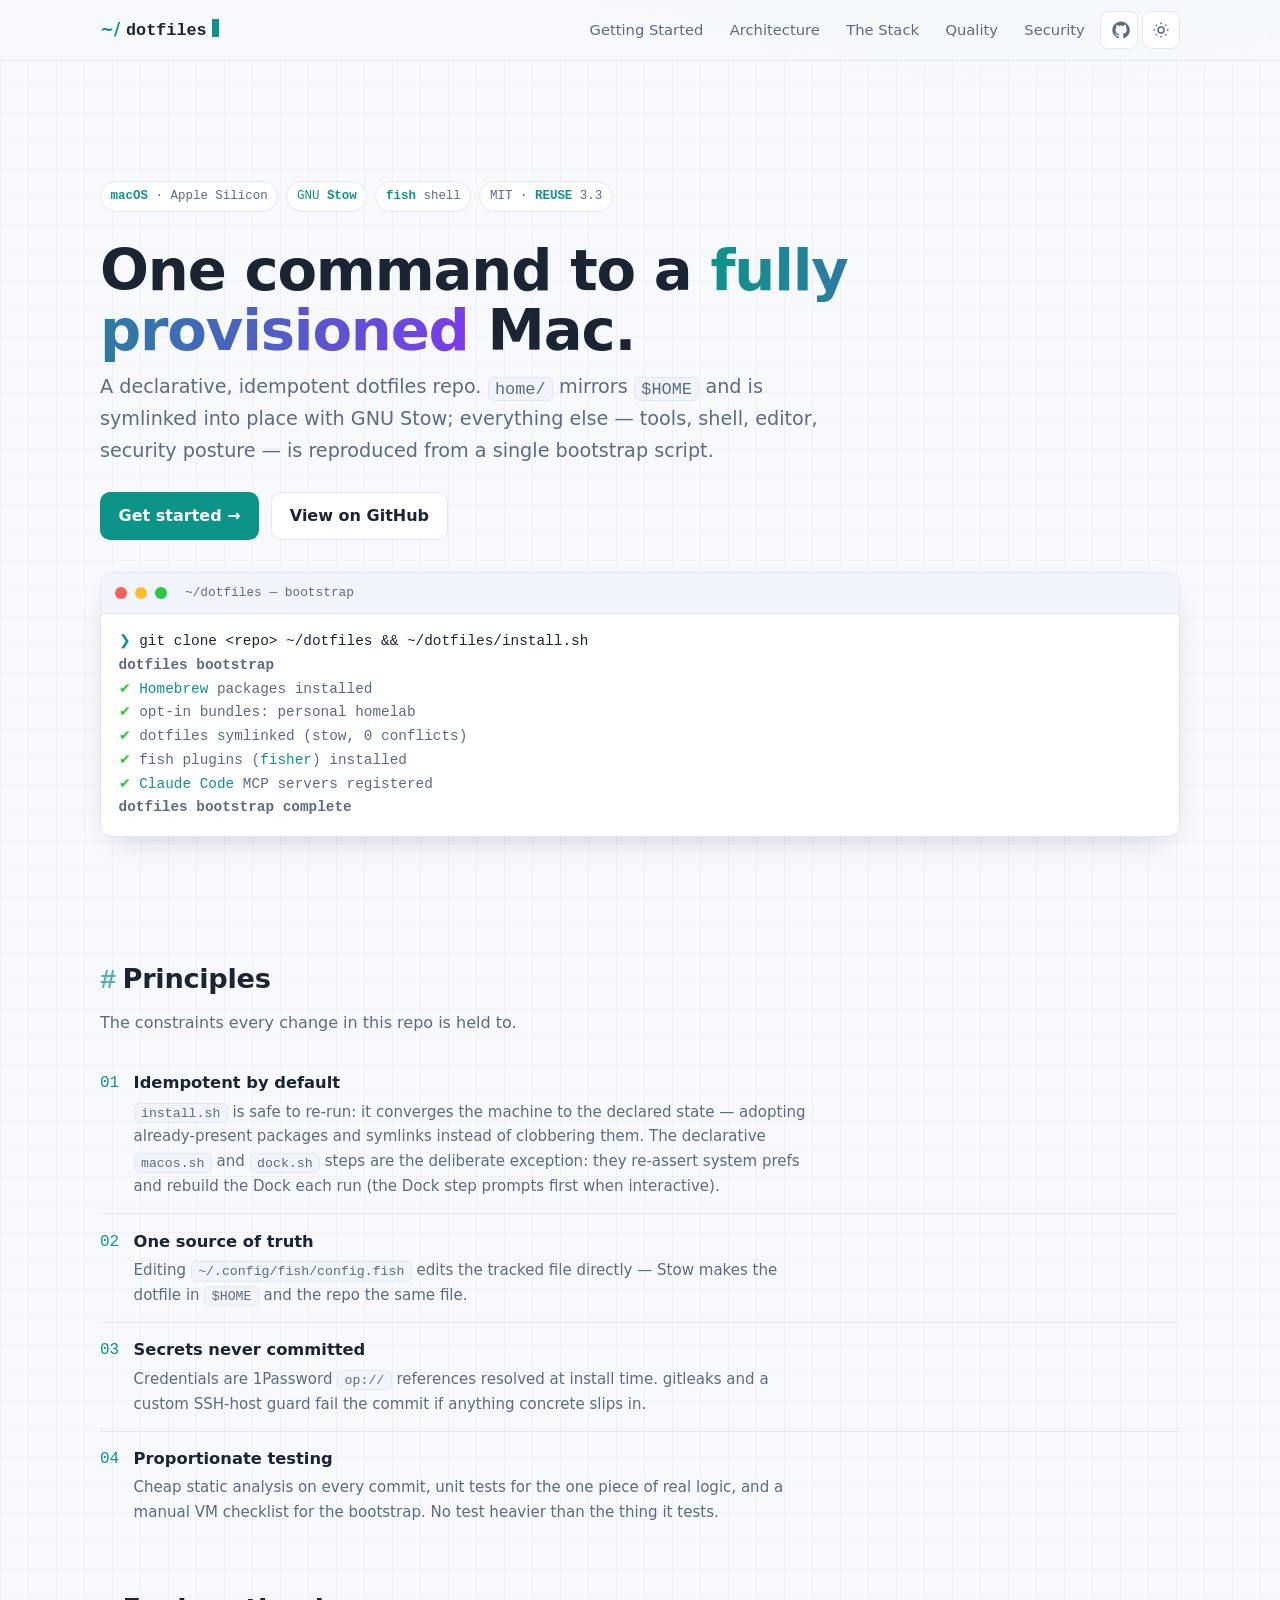
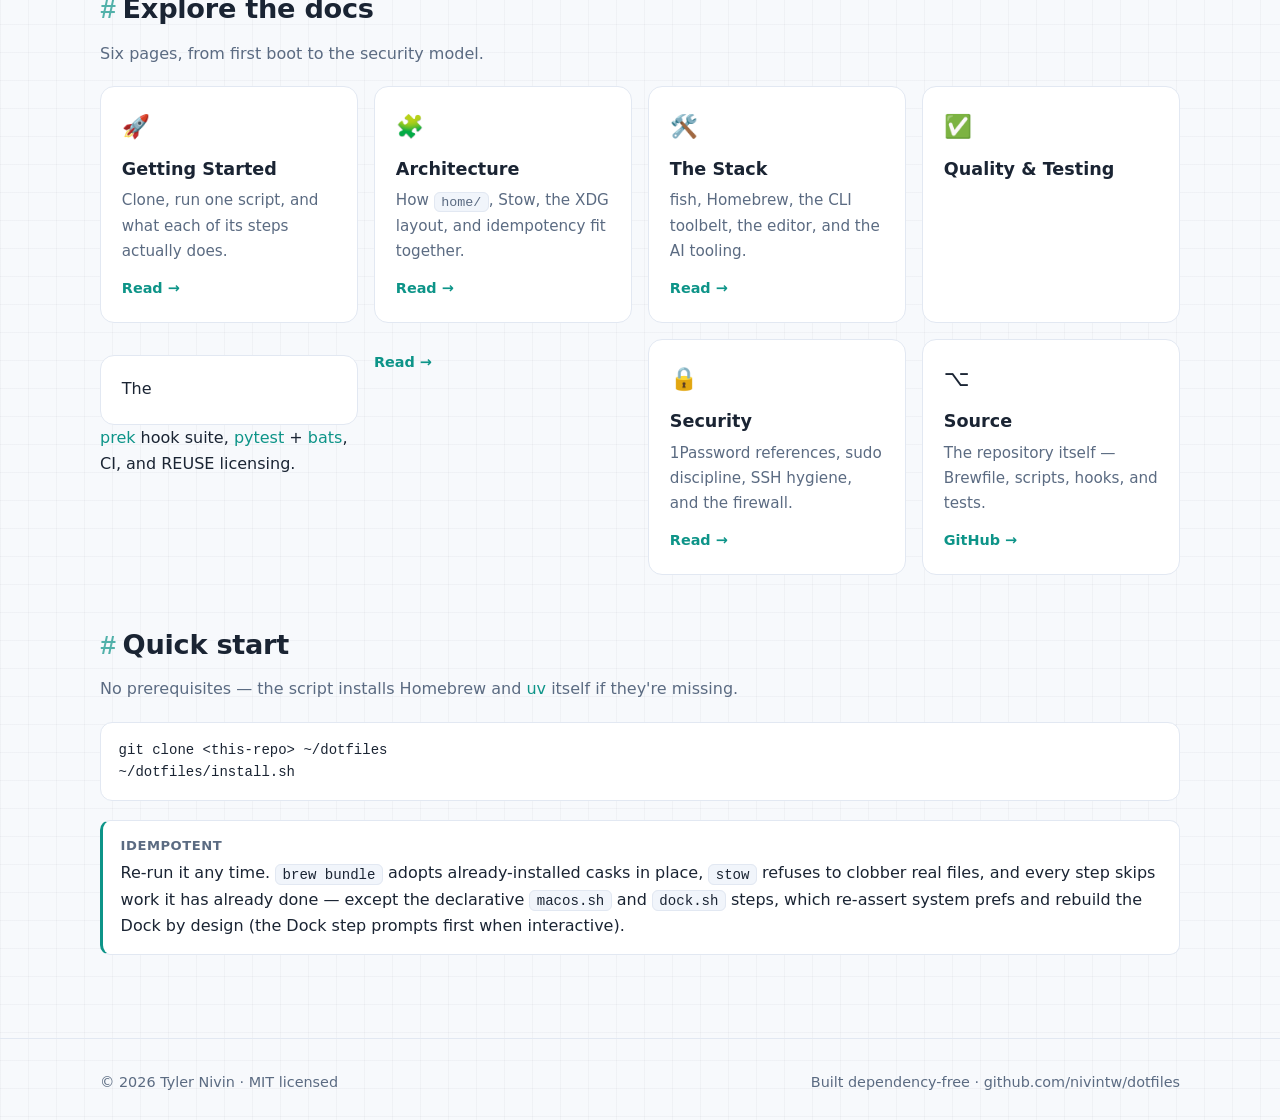
==== docs/index.html @ 957f8b59 "📝 docs: align docs with opt-in hooks and config-as-code convergence Drop the "auto-installed clone h" ====
<!--

    SPDX-FileCopyrightText: © 2026 Tyler Nivin
    SPDX-License-Identifier: MIT

-->
<!doctype html>
<html lang="en" data-theme="dark">
  <head>
    <meta charset="utf-8" />
    <meta name="viewport" content="width=device-width, initial-scale=1" />
    <title>dotfiles — a reproducible, security-conscious macOS setup</title>
    <meta
      name="description"
      content="A declarative, idempotent macOS dotfiles repo: one command bootstraps the whole machine via Homebrew, GNU Stow, and fish."
    />
    <link rel="stylesheet" href="assets/style.css" />
    <script>
      // Set theme before paint to avoid a flash of the wrong palette.
      (function () {
        try {
          var t = localStorage.getItem("theme");
          if (!t) t = matchMedia("(prefers-color-scheme: light)").matches ? "light" : "dark";
          document.documentElement.dataset.theme = t;
        } catch (e) {
          document.documentElement.dataset.theme = "dark";
        }
      })();
    </script>
  </head>
  <body>
    <header class="site-header">
      <div class="wrap site-header__inner">
        <a class="brand" href="index.html" aria-label="dotfiles home">
          <span class="brand__prompt">~/</span><span class="brand__path">dotfiles</span>
          <span class="brand__cursor" aria-hidden="true"></span>
        </a>

        <button class="icon-btn nav-toggle" data-nav-toggle aria-label="Toggle navigation" aria-expanded="false">
          <svg viewBox="0 0 24 24" fill="none" stroke="currentColor" stroke-width="2"><line x1="3" y1="6" x2="21" y2="6"/><line x1="3" y1="12" x2="21" y2="12"/><line x1="3" y1="18" x2="21" y2="18"/></svg>
        </button>

        <nav class="nav" data-nav aria-label="Primary">
          <a href="getting-started.html">Getting Started</a>
          <a href="architecture.html">Architecture</a>
          <a href="stack.html">The Stack</a>
          <a href="quality.html">Quality</a>
          <a href="security.html">Security</a>
          <a class="icon-btn" href="https://github.com/nivintw/dotfiles" aria-label="GitHub repository" rel="noopener">
            <svg viewBox="0 0 24 24" fill="currentColor" aria-hidden="true"><path d="M12 .5C5.7.5.5 5.7.5 12c0 5.1 3.3 9.4 7.9 10.9.6.1.8-.2.8-.5v-2c-3.2.7-3.9-1.4-3.9-1.4-.5-1.3-1.3-1.7-1.3-1.7-1.1-.7.1-.7.1-.7 1.2.1 1.8 1.2 1.8 1.2 1 1.8 2.7 1.3 3.4 1 .1-.8.4-1.3.7-1.6-2.6-.3-5.3-1.3-5.3-5.7 0-1.3.5-2.3 1.2-3.1-.1-.3-.5-1.5.1-3.1 0 0 1-.3 3.3 1.2a11.5 11.5 0 0 1 6 0C17.3 4.7 18.3 5 18.3 5c.6 1.6.2 2.8.1 3.1.8.8 1.2 1.8 1.2 3.1 0 4.4-2.7 5.4-5.3 5.7.4.4.8 1.1.8 2.2v3.3c0 .3.2.6.8.5 4.6-1.5 7.9-5.8 7.9-10.9C23.5 5.7 18.3.5 12 .5Z"/></svg>
          </a>
          <button class="icon-btn" data-theme-toggle aria-label="Toggle light/dark theme">
            <svg viewBox="0 0 24 24" fill="none" stroke="currentColor" stroke-width="2"><circle cx="12" cy="12" r="4"/><path d="M12 2v2m0 16v2M4.9 4.9l1.4 1.4m11.4 11.4 1.4 1.4M2 12h2m16 0h2M4.9 19.1l1.4-1.4M17.7 6.3l1.4-1.4"/></svg>
          </button>
        </nav>
      </div>
    </header>

    <main>
      <section class="wrap hero">
        <div class="badges">
          <span class="badge"><b>macOS</b> · Apple Silicon</span>
          <span class="badge"><a href="https://www.gnu.org/software/stow/" rel="noopener">GNU <b>Stow</b></a></span>
          <span class="badge"><a href="https://fishshell.com/" rel="noopener"><b>fish</b></a> shell</span>
          <span class="badge">MIT · <a href="https://reuse.software/" rel="noopener"><b>REUSE</b></a> 3.3</span>
        </div>
        <h1>One command to a <span class="grad">fully provisioned</span> Mac.</h1>
        <p class="lede">
          A declarative, idempotent dotfiles repo. <code>home/</code> mirrors
          <code>$HOME</code> and is symlinked into place with GNU Stow; everything
          else — tools, shell, editor, security posture — is reproduced from a
          single bootstrap script.
        </p>
        <div class="cta">
          <a class="btn btn--primary" href="getting-started.html">Get started →</a>
          <a class="btn btn--ghost" href="https://github.com/nivintw/dotfiles" rel="noopener">View on GitHub</a>
        </div>

        <div class="term" aria-hidden="true">
          <div class="term__bar">
            <span class="term__dot" style="background: var(--term-red)"></span>
            <span class="term__dot" style="background: var(--term-yellow)"></span>
            <span class="term__dot" style="background: var(--term-green)"></span>
            <span class="term__title">~/dotfiles — bootstrap</span>
          </div>
          <div class="term__body">
            <div class="line"><span class="prompt">❯</span> <span class="cmd">git clone &lt;repo&gt; ~/dotfiles &amp;&amp; ~/dotfiles/install.sh</span></div>
            <div class="line out"><strong>dotfiles bootstrap</strong></div>
            <div class="line"><span class="ok">✔</span> <span class="out"><a href="https://brew.sh" rel="noopener">Homebrew</a> packages installed</span></div>
            <div class="line"><span class="ok">✔</span> <span class="out">opt-in bundles: personal homelab</span></div>
            <div class="line"><span class="ok">✔</span> <span class="out">dotfiles symlinked (stow, 0 conflicts)</span></div>
            <div class="line"><span class="ok">✔</span> <span class="out">fish plugins (<a href="https://github.com/jorgebucaran/fisher" rel="noopener">fisher</a>) installed</span></div>
            <div class="line"><span class="ok">✔</span> <span class="out"><a href="https://github.com/anthropics/claude-code" rel="noopener">Claude Code</a> MCP servers registered</span></div>
            <div class="line out"><strong>dotfiles bootstrap complete</strong></div>
          </div>
        </div>
      </section>

      <section class="wrap">
        <h2><span class="hash">#</span>Principles</h2>
        <p class="section-lede">The constraints every change in this repo is held to.</p>
        <div class="feature">
          <span class="feature__mark">01</span>
          <div>
            <h3>Idempotent by default</h3>
            <p><code>install.sh</code> is safe to re-run: it converges the machine to the declared state — adopting already-present packages and symlinks instead of clobbering them. The declarative <code>macos.sh</code> and <code>dock.sh</code> steps are the deliberate exception: they re-assert system prefs and rebuild the Dock each run (the Dock step prompts first when interactive).</p>
          </div>
        </div>
        <div class="feature">
          <span class="feature__mark">02</span>
          <div>
            <h3>One source of truth</h3>
            <p>Editing <code>~/.config/fish/config.fish</code> edits the tracked file directly — Stow makes the dotfile in <code>$HOME</code> and the repo the same file.</p>
          </div>
        </div>
        <div class="feature">
          <span class="feature__mark">03</span>
          <div>
            <h3>Secrets never committed</h3>
            <p>Credentials are 1Password <code>op://</code> references resolved at install time. gitleaks and a custom SSH-host guard fail the commit if anything concrete slips in.</p>
          </div>
        </div>
        <div class="feature">
          <span class="feature__mark">04</span>
          <div>
            <h3>Proportionate testing</h3>
            <p>Cheap static analysis on every commit, unit tests for the one piece of real logic, and a manual VM checklist for the bootstrap. No test heavier than the thing it tests.</p>
          </div>
        </div>
      </section>

      <section class="wrap">
        <h2><span class="hash">#</span>Explore the docs</h2>
        <p class="section-lede">Six pages, from first boot to the security model.</p>
        <div class="grid">
          <a class="card" href="getting-started.html">
            <div class="card__icon">🚀</div>
            <h3>Getting Started</h3>
            <p>Clone, run one script, and what each of its steps actually does.</p>
            <span class="card__more">Read →</span>
          </a>
          <a class="card" href="architecture.html">
            <div class="card__icon">🧩</div>
            <h3>Architecture</h3>
            <p>How <code>home/</code>, Stow, the XDG layout, and idempotency fit together.</p>
            <span class="card__more">Read →</span>
          </a>
          <a class="card" href="stack.html">
            <div class="card__icon">🛠️</div>
            <h3>The Stack</h3>
            <p>fish, Homebrew, the CLI toolbelt, the editor, and the AI tooling.</p>
            <span class="card__more">Read →</span>
          </a>
          <a class="card" href="quality.html">
            <div class="card__icon">✅</div>
            <h3>Quality &amp; Testing</h3>
            <p>The <a href="https://github.com/j178/prek" rel="noopener">prek</a> hook suite, <a href="https://docs.pytest.org/" rel="noopener">pytest</a> + <a href="https://github.com/bats-core/bats-core" rel="noopener">bats</a>, CI, and REUSE licensing.</p>
            <span class="card__more">Read →</span>
          </a>
          <a class="card" href="security.html">
            <div class="card__icon">🔒</div>
            <h3>Security</h3>
            <p>1Password references, sudo discipline, SSH hygiene, and the firewall.</p>
            <span class="card__more">Read →</span>
          </a>
          <a class="card" href="https://github.com/nivintw/dotfiles" rel="noopener">
            <div class="card__icon">⌥</div>
            <h3>Source</h3>
            <p>The repository itself — Brewfile, scripts, hooks, and tests.</p>
            <span class="card__more">GitHub →</span>
          </a>
        </div>
      </section>

      <section class="wrap">
        <h2><span class="hash">#</span>Quick start</h2>
        <p class="section-lede">No prerequisites — the script installs Homebrew and <a href="https://docs.astral.sh/uv/" rel="noopener">uv</a> itself if they're missing.</p>
        <pre><code>git clone &lt;this-repo&gt; ~/dotfiles
~/dotfiles/install.sh</code></pre>
        <div class="note">
          <div class="note__title">Idempotent</div>
          Re-run it any time. <code>brew bundle</code> adopts already-installed casks in
          place, <code>stow</code> refuses to clobber real files, and every step skips
          work it has already done — except the declarative <code>macos.sh</code> and
          <code>dock.sh</code> steps, which re-assert system prefs and rebuild the Dock
          by design (the Dock step prompts first when interactive).
        </div>
      </section>
    </main>

    <footer class="site-footer">
      <div class="wrap site-footer__inner">
        <span>© <span data-year>2026</span> Tyler Nivin · MIT licensed</span>
        <span>
          Built dependency-free ·
          <a href="https://github.com/nivintw/dotfiles" rel="noopener">github.com/nivintw/dotfiles</a>
        </span>
      </div>
    </footer>

    <script src="assets/main.js"></script>
  </body>
</html>
---- docs/assets/style.css ----
/*
 * SPDX-FileCopyrightText: © 2026 Tyler Nivin
 * SPDX-License-Identifier: MIT
 */

/* ---- Design tokens ------------------------------------------------------ */
:root,
:root[data-theme="dark"] {
  --bg: #0b0e14;
  --bg-grid: rgba(255, 255, 255, 0.025);
  --surface: #11161f;
  --surface-2: #161c28;
  --border: #232b3a;
  --text: #e6edf3;
  --muted: #97a3b6;
  --accent: #4fd1c5;
  --accent-2: #a78bfa;
  --accent-ink: #06231f;
  --shadow: 0 10px 30px -12px rgba(0, 0, 0, 0.6);
  --term-red: #ff5f56;
  --term-yellow: #ffbd2e;
  --term-green: #27c93f;
  color-scheme: dark;
}

:root[data-theme="light"] {
  --bg: #f7f9fc;
  --bg-grid: rgba(15, 23, 42, 0.03);
  --surface: #ffffff;
  --surface-2: #f1f5fb;
  --border: #e2e8f2;
  --text: #1a2433;
  --muted: #5b6b82;
  --accent: #0d9488;
  --accent-2: #7c3aed;
  --accent-ink: #ffffff;
  --shadow: 0 12px 30px -16px rgba(15, 23, 42, 0.25);
  color-scheme: light;
}

* { box-sizing: border-box; }

html { scroll-behavior: smooth; }

body {
  margin: 0;
  background:
    radial-gradient(1200px 600px at 80% -10%, color-mix(in srgb, var(--accent) 9%, transparent), transparent 60%),
    linear-gradient(var(--bg-grid) 1px, transparent 1px) 0 0 / 28px 28px,
    linear-gradient(90deg, var(--bg-grid) 1px, transparent 1px) 0 0 / 28px 28px,
    var(--bg);
  color: var(--text);
  font-family: ui-sans-serif, system-ui, -apple-system, "Segoe UI", Roboto, Helvetica, Arial, sans-serif;
  line-height: 1.65;
  -webkit-font-smoothing: antialiased;
}

.mono,
code, kbd, pre,
.brand__path,
.term {
  font-family: ui-monospace, "SF Mono", "JetBrains Mono", "Fira Code", Menlo, Consolas, monospace;
}

a { color: var(--accent); text-decoration: none; }
a:hover { text-decoration: underline; }

.wrap { width: min(1080px, 92vw); margin-inline: auto; }

/* ---- Header / nav ------------------------------------------------------- */
.site-header {
  position: sticky;
  top: 0;
  z-index: 20;
  backdrop-filter: blur(10px);
  background: color-mix(in srgb, var(--bg) 82%, transparent);
  border-bottom: 1px solid var(--border);
}
.site-header__inner {
  display: flex;
  align-items: center;
  gap: 1rem;
  padding: 0.7rem 0;
}
.brand {
  display: inline-flex;
  align-items: baseline;
  gap: 0.5ch;
  font-weight: 700;
  color: var(--text);
  font-size: 1.05rem;
}
.brand:hover { text-decoration: none; }
.brand__prompt { color: var(--accent); }
.brand__path { color: var(--text); }
.brand__cursor {
  width: 0.6ch; height: 1.05em;
  background: var(--accent);
  display: inline-block;
  translate: 0 0.12em;
  animation: blink 1.1s steps(1) infinite;
}
@keyframes blink { 50% { opacity: 0; } }

.nav { display: flex; align-items: center; gap: 0.25rem; margin-left: auto; }
.nav a {
  color: var(--muted);
  padding: 0.35rem 0.7rem;
  border-radius: 8px;
  font-size: 0.92rem;
  font-weight: 500;
}
.nav a:hover { color: var(--text); background: var(--surface-2); text-decoration: none; }
.nav a[aria-current="page"] { color: var(--text); background: var(--surface-2); }

.icon-btn {
  display: inline-grid;
  place-items: center;
  width: 38px; height: 38px;
  border: 1px solid var(--border);
  border-radius: 9px;
  background: var(--surface);
  color: var(--muted);
  cursor: pointer;
}
.icon-btn:hover { color: var(--text); border-color: var(--accent); }
.icon-btn svg { width: 18px; height: 18px; }

.nav-toggle { display: none; }

/* ---- Hero --------------------------------------------------------------- */
.hero { padding: 4.5rem 0 2.5rem; }
.hero h1 {
  font-size: clamp(2.2rem, 6vw, 3.6rem);
  line-height: 1.05;
  margin: 0 0 0.6rem;
  letter-spacing: -0.02em;
}
.hero .grad {
  background: linear-gradient(100deg, var(--accent), var(--accent-2));
  -webkit-background-clip: text; background-clip: text; color: transparent;
}
.hero .lede { font-size: 1.2rem; color: var(--muted); max-width: 60ch; margin: 0 0 1.6rem; }
.badges { display: flex; flex-wrap: wrap; gap: 0.5rem; margin-bottom: 1.8rem; }
.badge {
  font-size: 0.78rem;
  font-family: ui-monospace, monospace;
  color: var(--muted);
  border: 1px solid var(--border);
  background: var(--surface);
  padding: 0.25rem 0.6rem;
  border-radius: 999px;
}
.badge b { color: var(--accent); font-weight: 600; }

.cta { display: flex; flex-wrap: wrap; gap: 0.75rem; }
.btn {
  display: inline-flex; align-items: center; gap: 0.5ch;
  padding: 0.6rem 1.1rem;
  border-radius: 10px;
  font-weight: 600;
  border: 1px solid var(--border);
}
.btn--primary { background: var(--accent); color: var(--accent-ink); border-color: transparent; }
.btn--primary:hover { text-decoration: none; filter: brightness(1.08); }
.btn--ghost { color: var(--text); background: var(--surface); }
.btn--ghost:hover { text-decoration: none; border-color: var(--accent); }

/* ---- Terminal window ---------------------------------------------------- */
.term {
  border: 1px solid var(--border);
  border-radius: 12px;
  background: var(--surface);
  box-shadow: var(--shadow);
  overflow: hidden;
  margin: 2rem 0;
}
.term__bar {
  display: flex; align-items: center; gap: 0.5rem;
  padding: 0.6rem 0.9rem;
  background: var(--surface-2);
  border-bottom: 1px solid var(--border);
}
.term__dot { width: 12px; height: 12px; border-radius: 50%; }
.term__title { margin-left: 0.6rem; font-size: 0.8rem; color: var(--muted); }
.term__body { padding: 1rem 1.1rem; font-size: 0.9rem; overflow-x: auto; }
.term__body .line { white-space: pre; }
.term .prompt { color: var(--accent); }
.term .cmd { color: var(--text); }
.term .out { color: var(--muted); }
.term .ok { color: var(--term-green); }

/* ---- Sections & headings ----------------------------------------------- */
main { padding-bottom: 4rem; }
section { margin-top: 3rem; }
h2 {
  font-size: 1.7rem;
  letter-spacing: -0.01em;
  margin: 0 0 0.4rem;
  scroll-margin-top: 5rem;
}
h2 .hash { color: var(--accent); font-family: ui-monospace, monospace; margin-right: 0.4ch; opacity: 0.7; }
h3 { font-size: 1.15rem; margin: 1.8rem 0 0.4rem; }
.section-lede { color: var(--muted); max-width: 70ch; margin: 0 0 1.2rem; }
p { max-width: 72ch; }

.page-head { padding: 2.5rem 0 0.5rem; }
.page-head h1 { font-size: clamp(1.9rem, 4vw, 2.8rem); margin: 0.4rem 0 0.3rem; letter-spacing: -0.02em; }
.crumb { font-size: 0.86rem; color: var(--muted); display: inline-flex; gap: 0.5ch; }
.crumb a { color: var(--muted); }
.crumb a:hover { color: var(--accent); }

/* ---- Cards -------------------------------------------------------------- */
.grid { display: grid; gap: 1rem; grid-template-columns: repeat(auto-fit, minmax(255px, 1fr)); }
.card {
  display: block;
  border: 1px solid var(--border);
  background: var(--surface);
  border-radius: 14px;
  padding: 1.3rem;
  color: var(--text);
  transition: border-color 0.15s, transform 0.15s;
}
a.card:hover { text-decoration: none; border-color: var(--accent); transform: translateY(-3px); }
.card__icon { font-size: 1.4rem; }
.card h3 { margin: 0.6rem 0 0.3rem; font-size: 1.1rem; }
.card p { color: var(--muted); font-size: 0.95rem; margin: 0; }
.card__more { color: var(--accent); font-size: 0.9rem; font-weight: 600; margin-top: 0.8rem; display: inline-block; }

/* ---- Callouts ----------------------------------------------------------- */
.note {
  border: 1px solid var(--border);
  border-left: 3px solid var(--accent);
  background: var(--surface);
  border-radius: 10px;
  padding: 0.9rem 1.1rem;
  margin: 1.2rem 0;
}
.note--warn { border-left-color: var(--term-yellow); }
.note__title { font-weight: 700; font-size: 0.82rem; text-transform: uppercase; letter-spacing: 0.04em; color: var(--muted); margin-bottom: 0.2rem; }

/* ---- Code --------------------------------------------------------------- */
:not(pre) > code {
  background: var(--surface-2);
  border: 1px solid var(--border);
  padding: 0.1rem 0.4rem;
  border-radius: 6px;
  font-size: 0.88em;
}
pre {
  position: relative;
  background: var(--surface);
  border: 1px solid var(--border);
  border-radius: 12px;
  padding: 1rem 1.1rem;
  overflow-x: auto;
  font-size: 0.875rem;
  line-height: 1.6;
}
pre code { color: var(--text); }
.copy-btn {
  position: absolute; top: 0.55rem; right: 0.55rem;
  font-size: 0.72rem;
  padding: 0.2rem 0.55rem;
  border-radius: 6px;
  border: 1px solid var(--border);
  background: var(--surface-2);
  color: var(--muted);
  cursor: pointer;
  opacity: 0;
  transition: opacity 0.15s;
}
pre:hover .copy-btn { opacity: 1; }
.copy-btn:hover { color: var(--text); border-color: var(--accent); }

/* ---- Tables ------------------------------------------------------------- */
.table-wrap { overflow-x: auto; border: 1px solid var(--border); border-radius: 12px; margin: 1.2rem 0; }
table { width: 100%; border-collapse: collapse; font-size: 0.92rem; }
th, td { text-align: left; padding: 0.7rem 0.95rem; border-bottom: 1px solid var(--border); vertical-align: top; }
thead th { background: var(--surface-2); color: var(--muted); font-size: 0.78rem; text-transform: uppercase; letter-spacing: 0.04em; }
tbody tr:last-child td { border-bottom: 0; }
td code { white-space: nowrap; }

/* ---- Feature list ------------------------------------------------------- */
.feature { display: flex; gap: 0.9rem; padding: 0.9rem 0; border-bottom: 1px solid var(--border); }
.feature:last-child { border-bottom: 0; }
.feature__mark { color: var(--accent); flex: none; font-family: ui-monospace, monospace; }
.feature h3 { margin: 0 0 0.15rem; font-size: 1.02rem; }
.feature p { margin: 0; color: var(--muted); font-size: 0.94rem; }

.pill-row { display: flex; flex-wrap: wrap; gap: 0.5rem; margin: 0.6rem 0 0; }
.pill {
  font-family: ui-monospace, monospace; font-size: 0.82rem;
  padding: 0.25rem 0.65rem; border-radius: 8px;
  background: var(--surface-2); border: 1px solid var(--border); color: var(--text);
}
a.pill { color: var(--text); }
a.pill:hover { border-color: var(--accent); color: var(--accent); text-decoration: none; }

/* ---- Footer ------------------------------------------------------------- */
.site-footer { border-top: 1px solid var(--border); padding: 2rem 0; color: var(--muted); font-size: 0.9rem; }
.site-footer__inner { display: flex; flex-wrap: wrap; gap: 0.6rem 1.5rem; align-items: center; justify-content: space-between; }
.site-footer a { color: var(--muted); }
.site-footer a:hover { color: var(--accent); }

/* ---- Responsive --------------------------------------------------------- */
@media (max-width: 720px) {
  .nav-toggle { display: inline-grid; }
  .nav {
    position: absolute; top: 100%; right: 4vw; left: 4vw;
    flex-direction: column; align-items: stretch;
    gap: 0.15rem;
    padding: 0.5rem;
    background: var(--surface);
    border: 1px solid var(--border);
    border-radius: 12px;
    box-shadow: var(--shadow);
    display: none;
  }
  .nav.open { display: flex; }
  .nav .nav__spacer { display: none; }
}

@media (prefers-reduced-motion: reduce) {
  * { animation: none !important; scroll-behavior: auto; transition: none !important; }
}
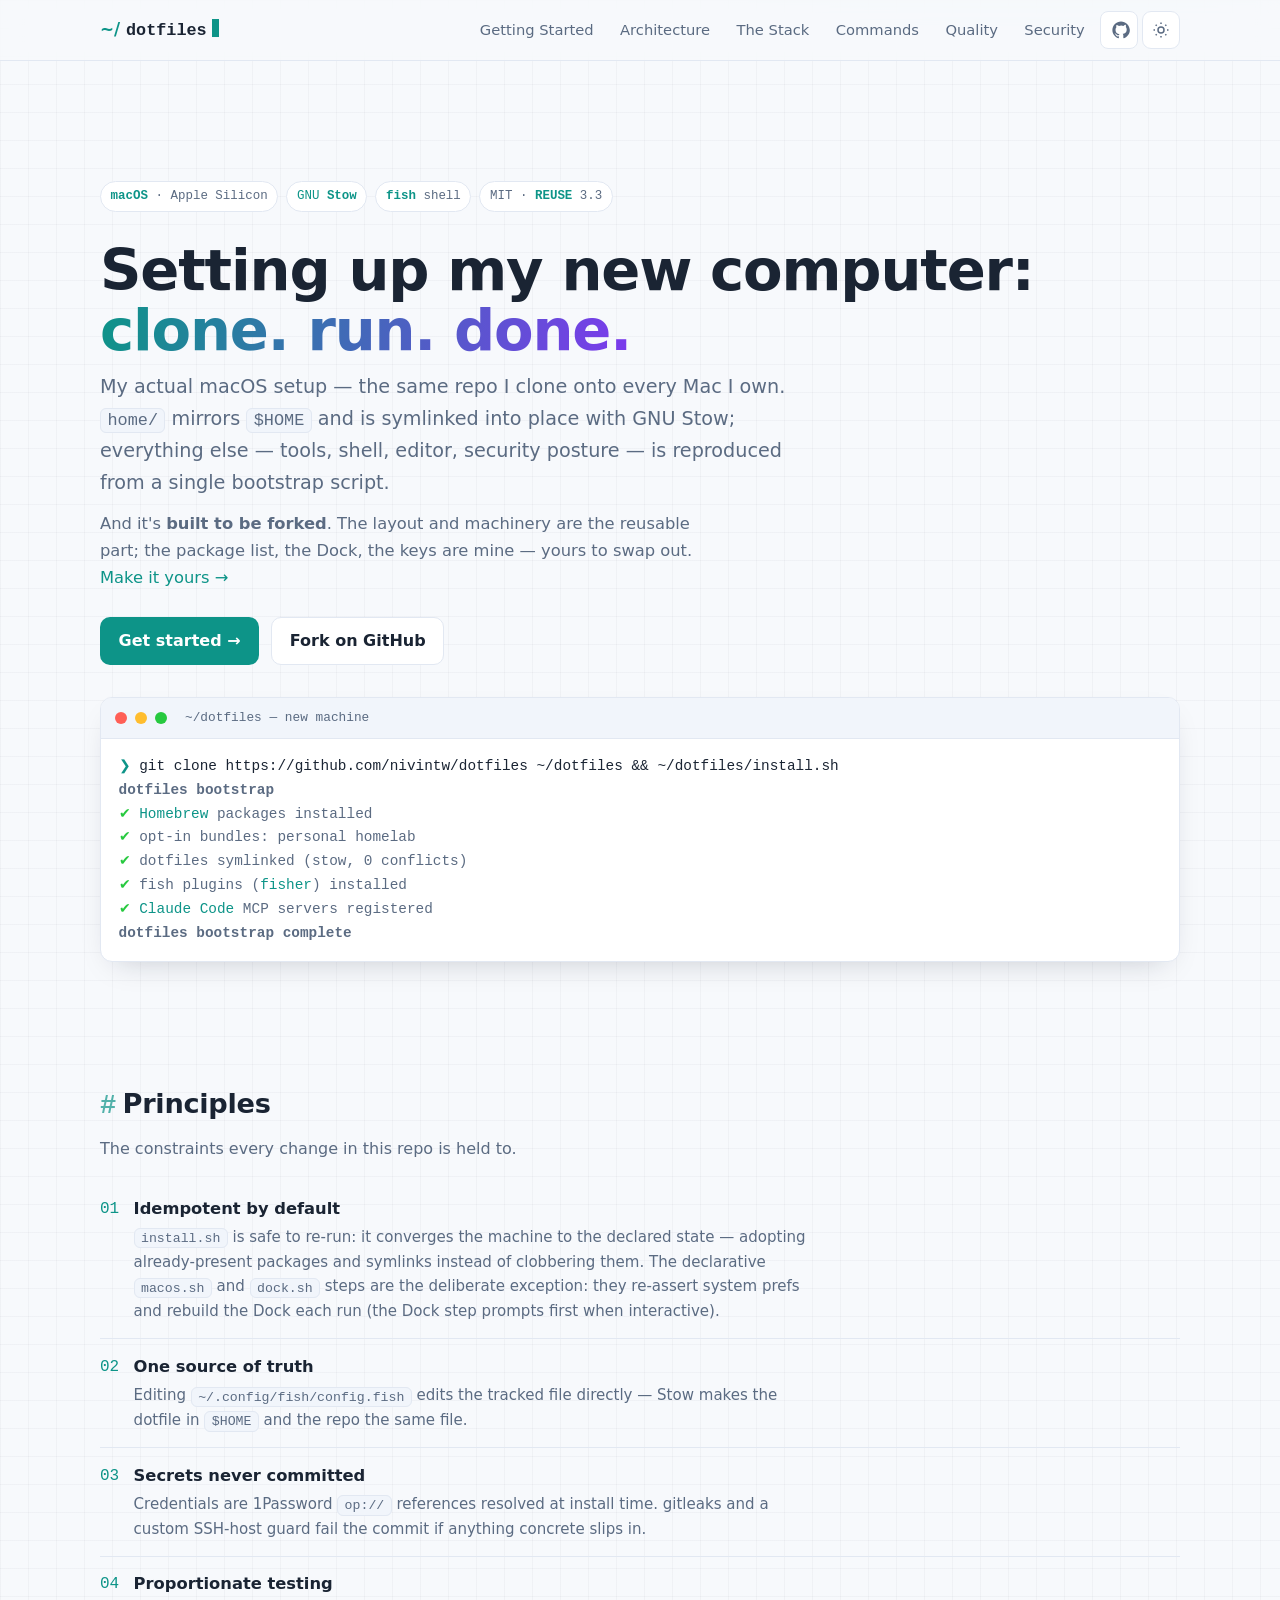
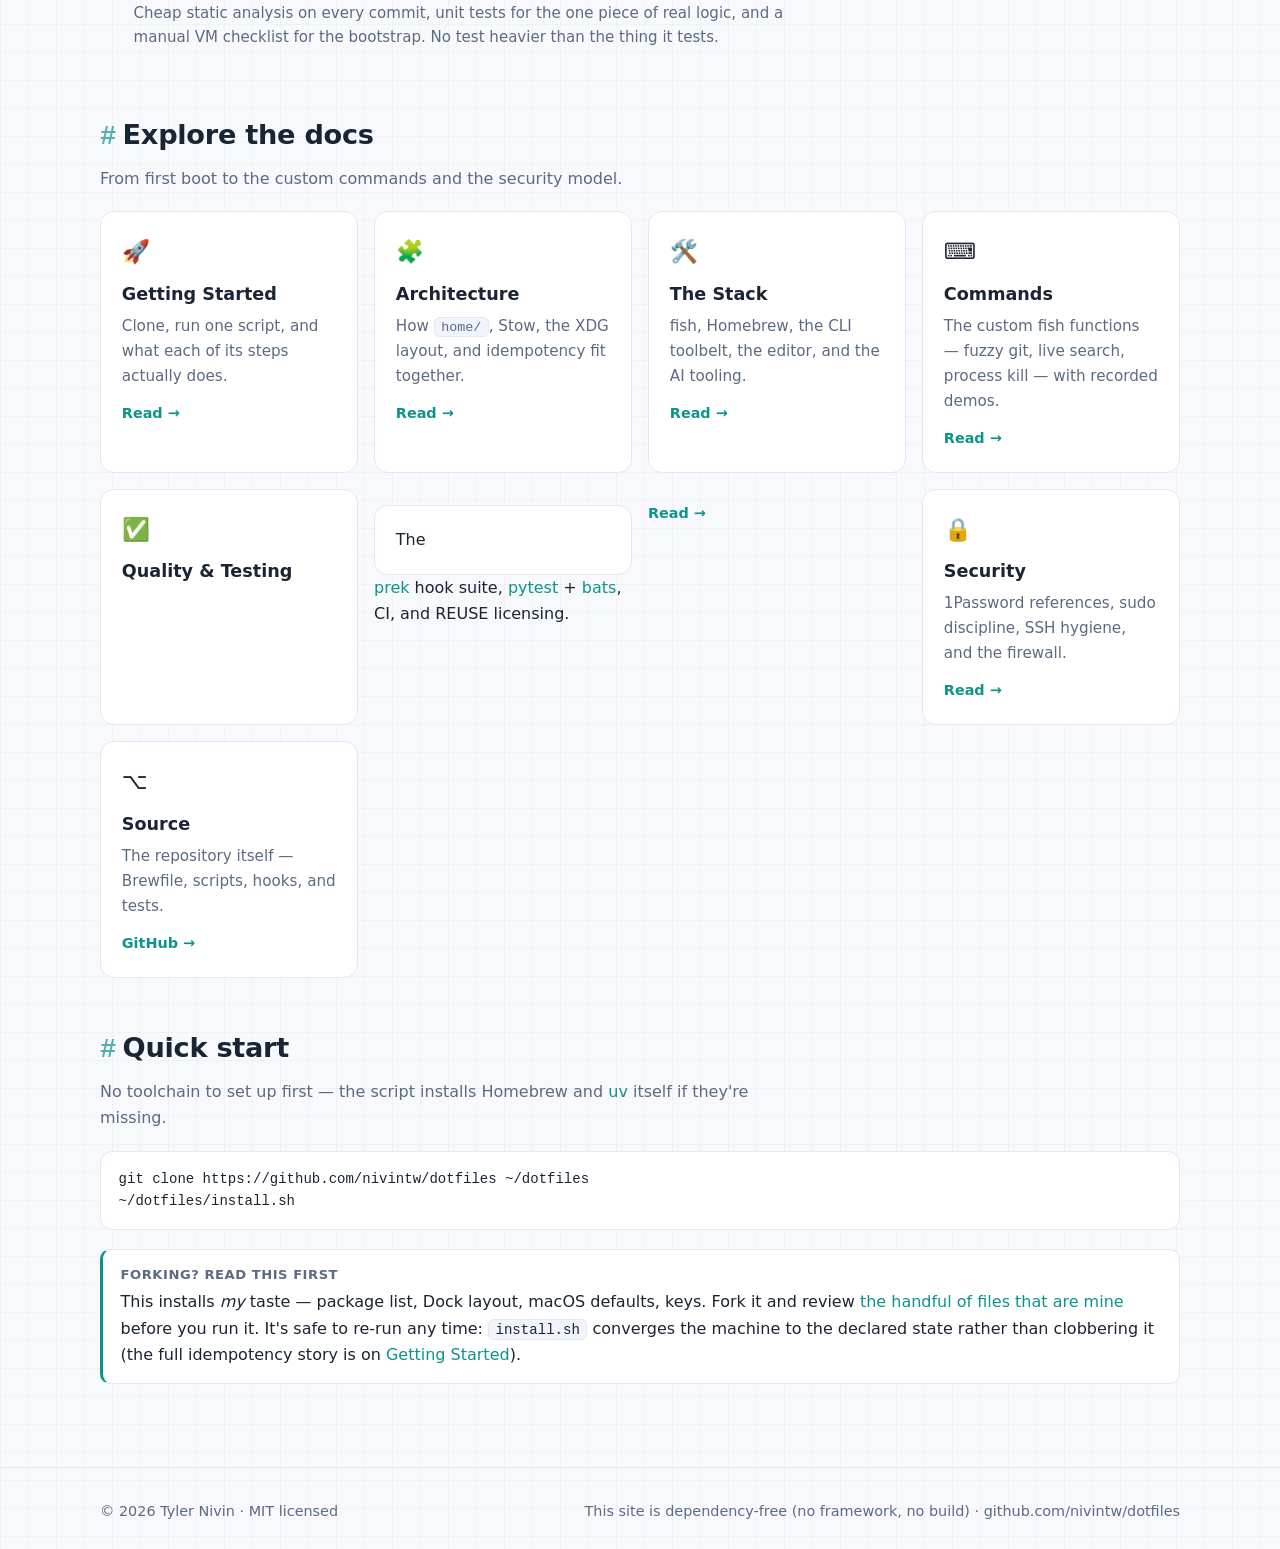
==== commit f5c8d8fd: "📝 docs: reframe site as showcase + adoption, add Commands page with casts Make the docs both a showc" ====
--- a/docs/index.html
+++ b/docs/index.html
@@ -44,6 +44,7 @@
           <a href="getting-started.html">Getting Started</a>
           <a href="architecture.html">Architecture</a>
           <a href="stack.html">The Stack</a>
+          <a href="commands.html">Commands</a>
           <a href="quality.html">Quality</a>
           <a href="security.html">Security</a>
           <a class="icon-btn" href="https://github.com/nivintw/dotfiles" aria-label="GitHub repository" rel="noopener">
@@ -64,16 +65,21 @@
           <span class="badge"><a href="https://fishshell.com/" rel="noopener"><b>fish</b></a> shell</span>
           <span class="badge">MIT · <a href="https://reuse.software/" rel="noopener"><b>REUSE</b></a> 3.3</span>
         </div>
-        <h1>One command to a <span class="grad">fully provisioned</span> Mac.</h1>
+        <h1>Setting up my new computer: <span class="grad">clone. run. done.</span></h1>
         <p class="lede">
-          A declarative, idempotent dotfiles repo. <code>home/</code> mirrors
-          <code>$HOME</code> and is symlinked into place with GNU Stow; everything
-          else — tools, shell, editor, security posture — is reproduced from a
-          single bootstrap script.
+          My actual macOS setup — the same repo I clone onto every Mac I own.
+          <code>home/</code> mirrors <code>$HOME</code> and is symlinked into place
+          with GNU Stow; everything else — tools, shell, editor, security posture —
+          is reproduced from a single bootstrap script.
+        </p>
+        <p class="lede lede--sub">
+          And it's <strong>built to be forked</strong>. The layout and machinery are
+          the reusable part; the package list, the Dock, the keys are mine — yours to
+          swap out. <a href="getting-started.html#make-it-yours">Make it yours →</a>
         </p>
         <div class="cta">
           <a class="btn btn--primary" href="getting-started.html">Get started →</a>
-          <a class="btn btn--ghost" href="https://github.com/nivintw/dotfiles" rel="noopener">View on GitHub</a>
+          <a class="btn btn--ghost" href="https://github.com/nivintw/dotfiles" rel="noopener">Fork on GitHub</a>
         </div>
 
         <div class="term" aria-hidden="true">
@@ -81,10 +87,10 @@
             <span class="term__dot" style="background: var(--term-red)"></span>
             <span class="term__dot" style="background: var(--term-yellow)"></span>
             <span class="term__dot" style="background: var(--term-green)"></span>
-            <span class="term__title">~/dotfiles — bootstrap</span>
+            <span class="term__title">~/dotfiles — new machine</span>
           </div>
           <div class="term__body">
-            <div class="line"><span class="prompt">❯</span> <span class="cmd">git clone &lt;repo&gt; ~/dotfiles &amp;&amp; ~/dotfiles/install.sh</span></div>
+            <div class="line"><span class="prompt">❯</span> <span class="cmd">git clone https://github.com/nivintw/dotfiles ~/dotfiles &amp;&amp; ~/dotfiles/install.sh</span></div>
             <div class="line out"><strong>dotfiles bootstrap</strong></div>
             <div class="line"><span class="ok">✔</span> <span class="out"><a href="https://brew.sh" rel="noopener">Homebrew</a> packages installed</span></div>
             <div class="line"><span class="ok">✔</span> <span class="out">opt-in bundles: personal homelab</span></div>
@@ -131,7 +137,7 @@
 
       <section class="wrap">
         <h2><span class="hash">#</span>Explore the docs</h2>
-        <p class="section-lede">Six pages, from first boot to the security model.</p>
+        <p class="section-lede">From first boot to the custom commands and the security model.</p>
         <div class="grid">
           <a class="card" href="getting-started.html">
             <div class="card__icon">🚀</div>
@@ -151,6 +157,12 @@
             <p>fish, Homebrew, the CLI toolbelt, the editor, and the AI tooling.</p>
             <span class="card__more">Read →</span>
           </a>
+          <a class="card" href="commands.html">
+            <div class="card__icon">⌨️</div>
+            <h3>Commands</h3>
+            <p>The custom fish functions — fuzzy git, live search, process kill — with recorded demos.</p>
+            <span class="card__more">Read →</span>
+          </a>
           <a class="card" href="quality.html">
             <div class="card__icon">✅</div>
             <h3>Quality &amp; Testing</h3>
@@ -174,16 +186,17 @@
 
       <section class="wrap">
         <h2><span class="hash">#</span>Quick start</h2>
-        <p class="section-lede">No prerequisites — the script installs Homebrew and <a href="https://docs.astral.sh/uv/" rel="noopener">uv</a> itself if they're missing.</p>
-        <pre><code>git clone &lt;this-repo&gt; ~/dotfiles
+        <p class="section-lede">No toolchain to set up first — the script installs Homebrew and <a href="https://docs.astral.sh/uv/" rel="noopener">uv</a> itself if they're missing.</p>
+        <pre><code>git clone https://github.com/nivintw/dotfiles ~/dotfiles
 ~/dotfiles/install.sh</code></pre>
         <div class="note">
-          <div class="note__title">Idempotent</div>
-          Re-run it any time. <code>brew bundle</code> adopts already-installed casks in
-          place, <code>stow</code> refuses to clobber real files, and every step skips
-          work it has already done — except the declarative <code>macos.sh</code> and
-          <code>dock.sh</code> steps, which re-assert system prefs and rebuild the Dock
-          by design (the Dock step prompts first when interactive).
+          <div class="note__title">Forking? Read this first</div>
+          This installs <em>my</em> taste — package list, Dock layout, macOS defaults,
+          keys. Fork it and review <a href="getting-started.html#make-it-yours">the handful
+          of files that are mine</a> before you run it. It's safe to re-run any time:
+          <code>install.sh</code> converges the machine to the declared state rather than
+          clobbering it (the full idempotency story is on
+          <a href="getting-started.html">Getting Started</a>).
         </div>
       </section>
     </main>
@@ -192,7 +205,7 @@
       <div class="wrap site-footer__inner">
         <span>© <span data-year>2026</span> Tyler Nivin · MIT licensed</span>
         <span>
-          Built dependency-free ·
+          This site is dependency-free (no framework, no build) ·
           <a href="https://github.com/nivintw/dotfiles" rel="noopener">github.com/nivintw/dotfiles</a>
         </span>
       </div>
--- a/docs/assets/style.css
+++ b/docs/assets/style.css
@@ -297,6 +297,53 @@
 a.pill { color: var(--text); }
 a.pill:hover { border-color: var(--accent); color: var(--accent); text-decoration: none; }
 
+/* ---- Sub-lede (secondary hero line) ------------------------------------ */
+.hero .lede--sub { font-size: 1.02rem; margin-top: -0.8rem; }
+.hero .lede--sub a { color: var(--accent); white-space: nowrap; }
+
+/* ---- kbd ---------------------------------------------------------------- */
+kbd {
+  display: inline-block;
+  padding: 0.05em 0.45em;
+  font-size: 0.82em;
+  line-height: 1.5;
+  color: var(--text);
+  background: var(--surface-2);
+  border: 1px solid var(--border);
+  border-bottom-width: 2px;
+  border-radius: 6px;
+}
+
+/* ---- Asciinema casts ---------------------------------------------------- */
+.cast {
+  margin: 2rem 0;
+  border: 1px solid var(--border);
+  border-radius: 12px;
+  background: var(--surface);
+  box-shadow: var(--shadow);
+  overflow: hidden;
+}
+.cast__player { width: 100%; }
+/* Player chrome already provides the window frame; keep our caption tidy. */
+.cast figcaption {
+  padding: 0.7rem 1.1rem;
+  border-top: 1px solid var(--border);
+  background: var(--surface-2);
+  color: var(--muted);
+  font-size: 0.9rem;
+}
+.cast figcaption code { color: var(--text); }
+/* Fallback shown until the player script hydrates (or if it fails to load). */
+.cast__player:empty::before {
+  content: "▶ terminal cast — enable JavaScript to play";
+  display: block;
+  padding: 2.2rem 1.1rem;
+  text-align: center;
+  color: var(--muted);
+  font-size: 0.9rem;
+}
+.ap-player { font-size: 14px; }
+
 /* ---- Footer ------------------------------------------------------------- */
 .site-footer { border-top: 1px solid var(--border); padding: 2rem 0; color: var(--muted); font-size: 0.9rem; }
 .site-footer__inner { display: flex; flex-wrap: wrap; gap: 0.6rem 1.5rem; align-items: center; justify-content: space-between; }
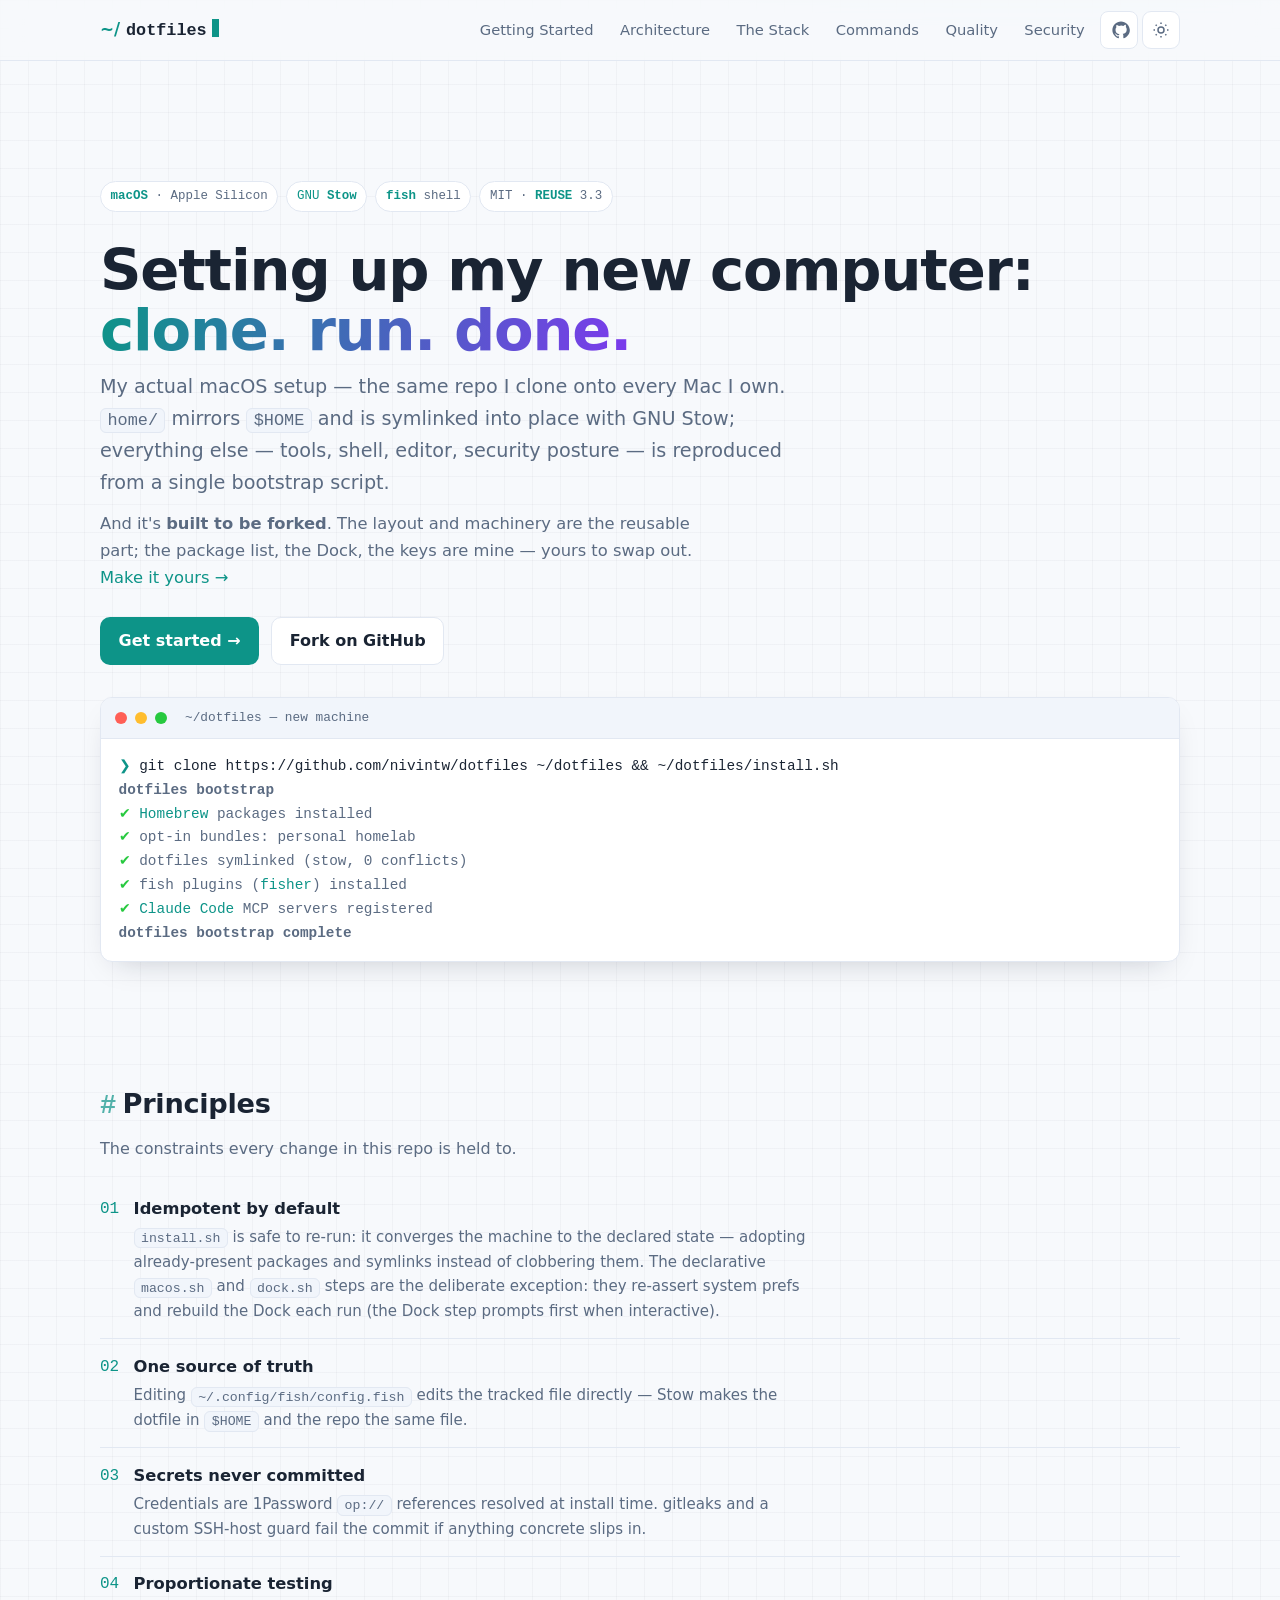
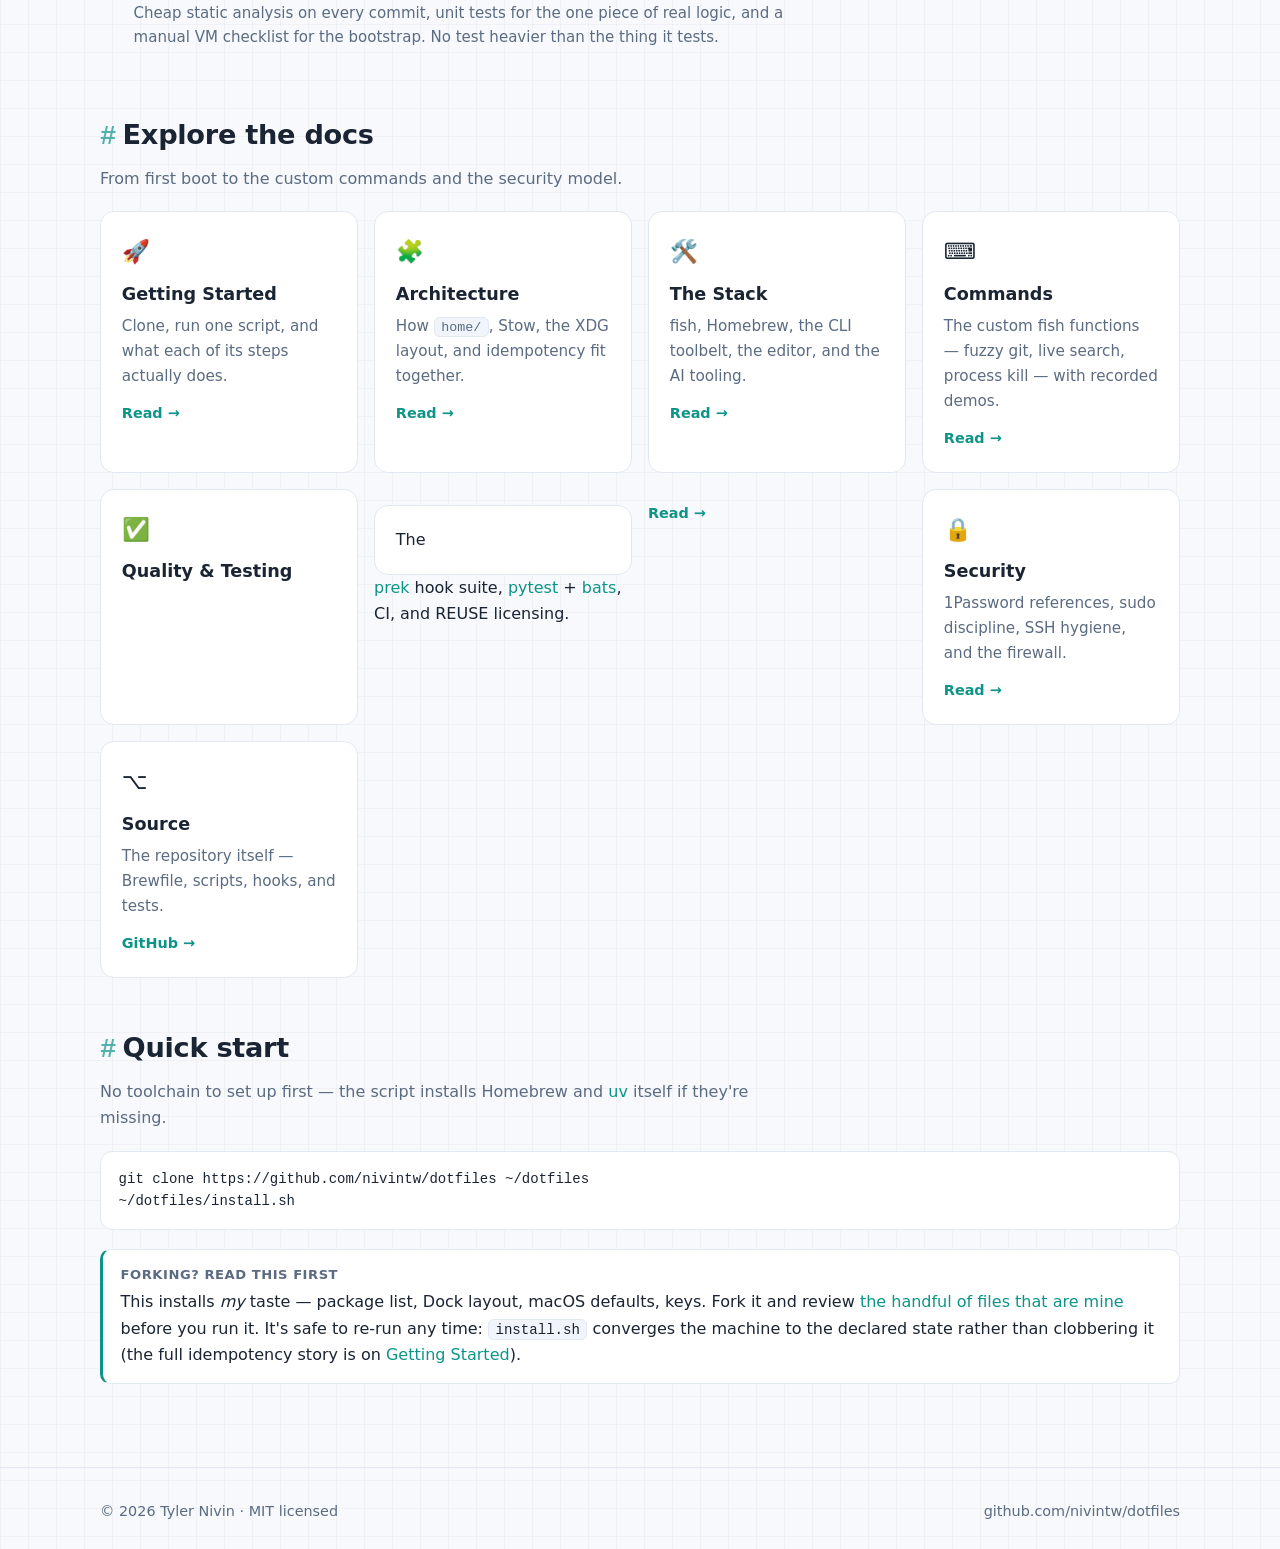
==== commit 2a2f51bd: "📝 docs: remove dependency-free claim from site footer" ====
--- a/docs/index.html
+++ b/docs/index.html
@@ -205,7 +205,6 @@
       <div class="wrap site-footer__inner">
         <span>© <span data-year>2026</span> Tyler Nivin · MIT licensed</span>
         <span>
-          This site is dependency-free (no framework, no build) ·
           <a href="https://github.com/nivintw/dotfiles" rel="noopener">github.com/nivintw/dotfiles</a>
         </span>
       </div>
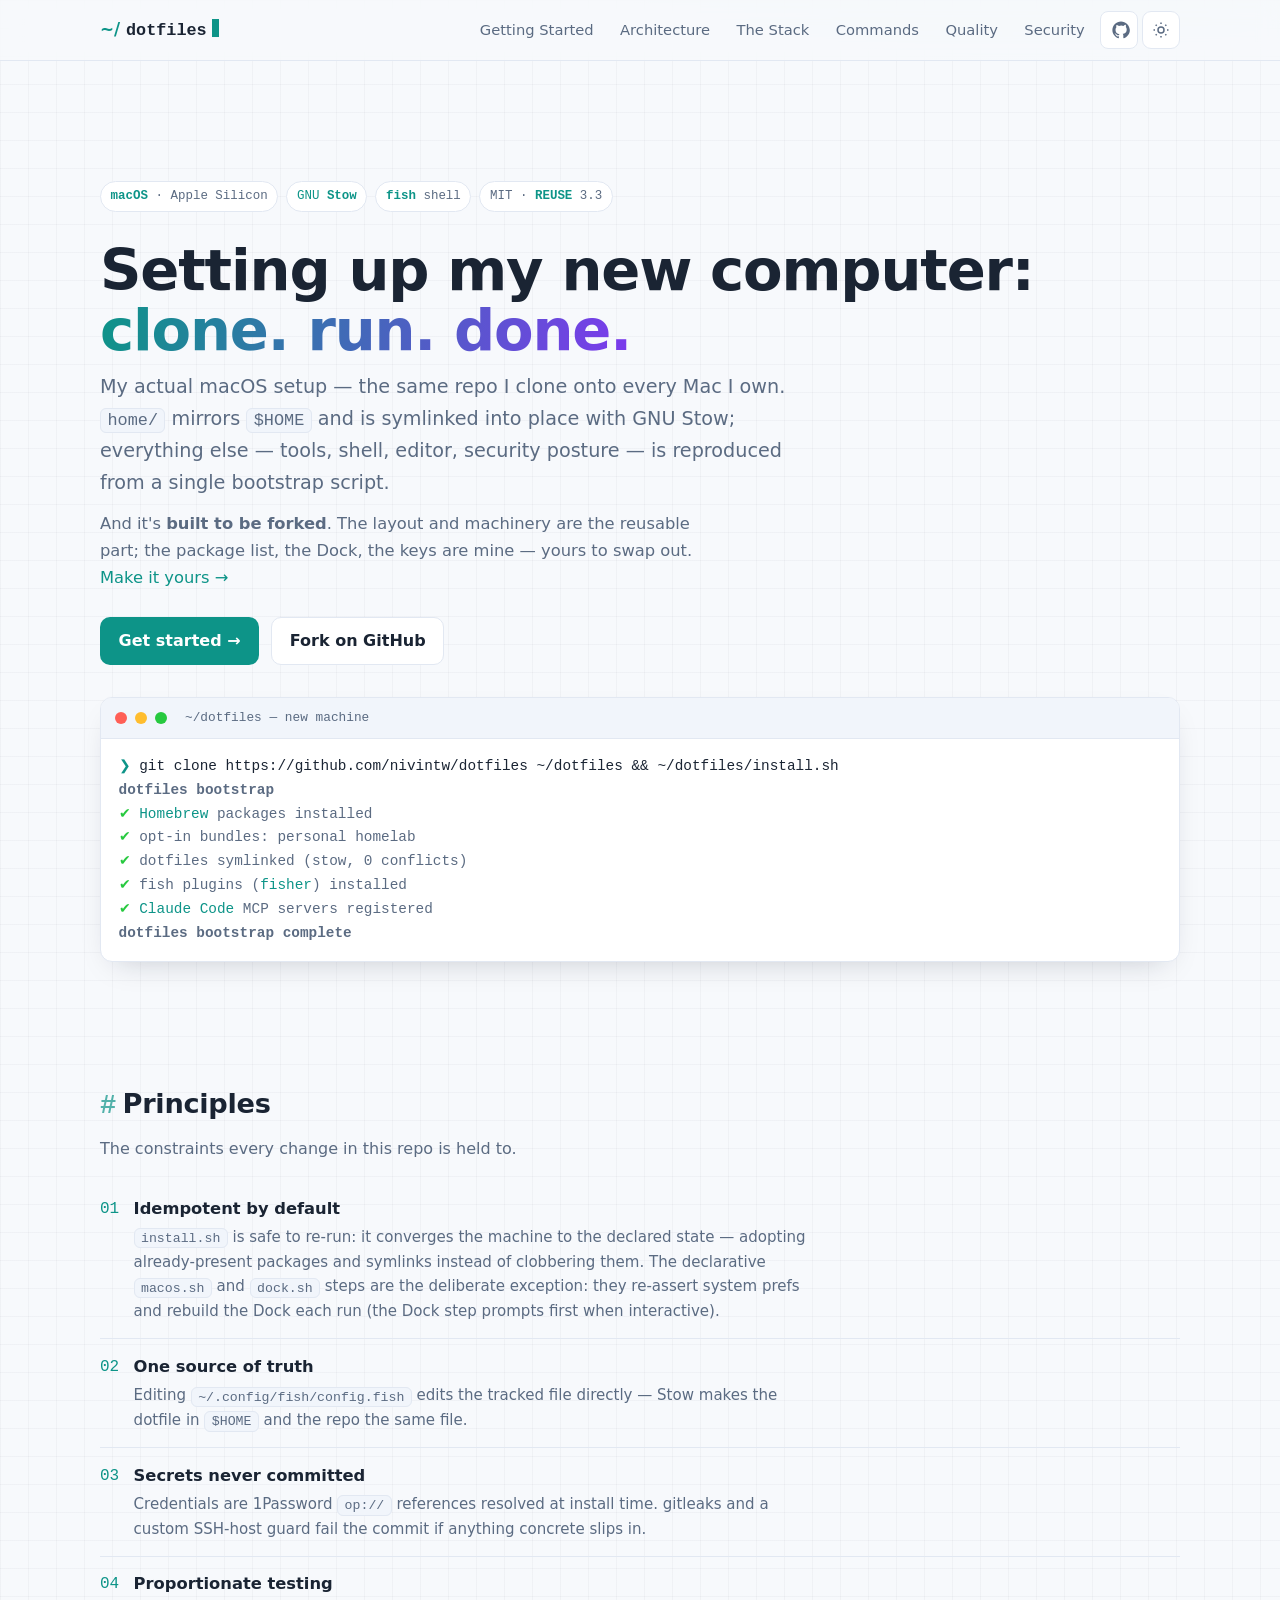
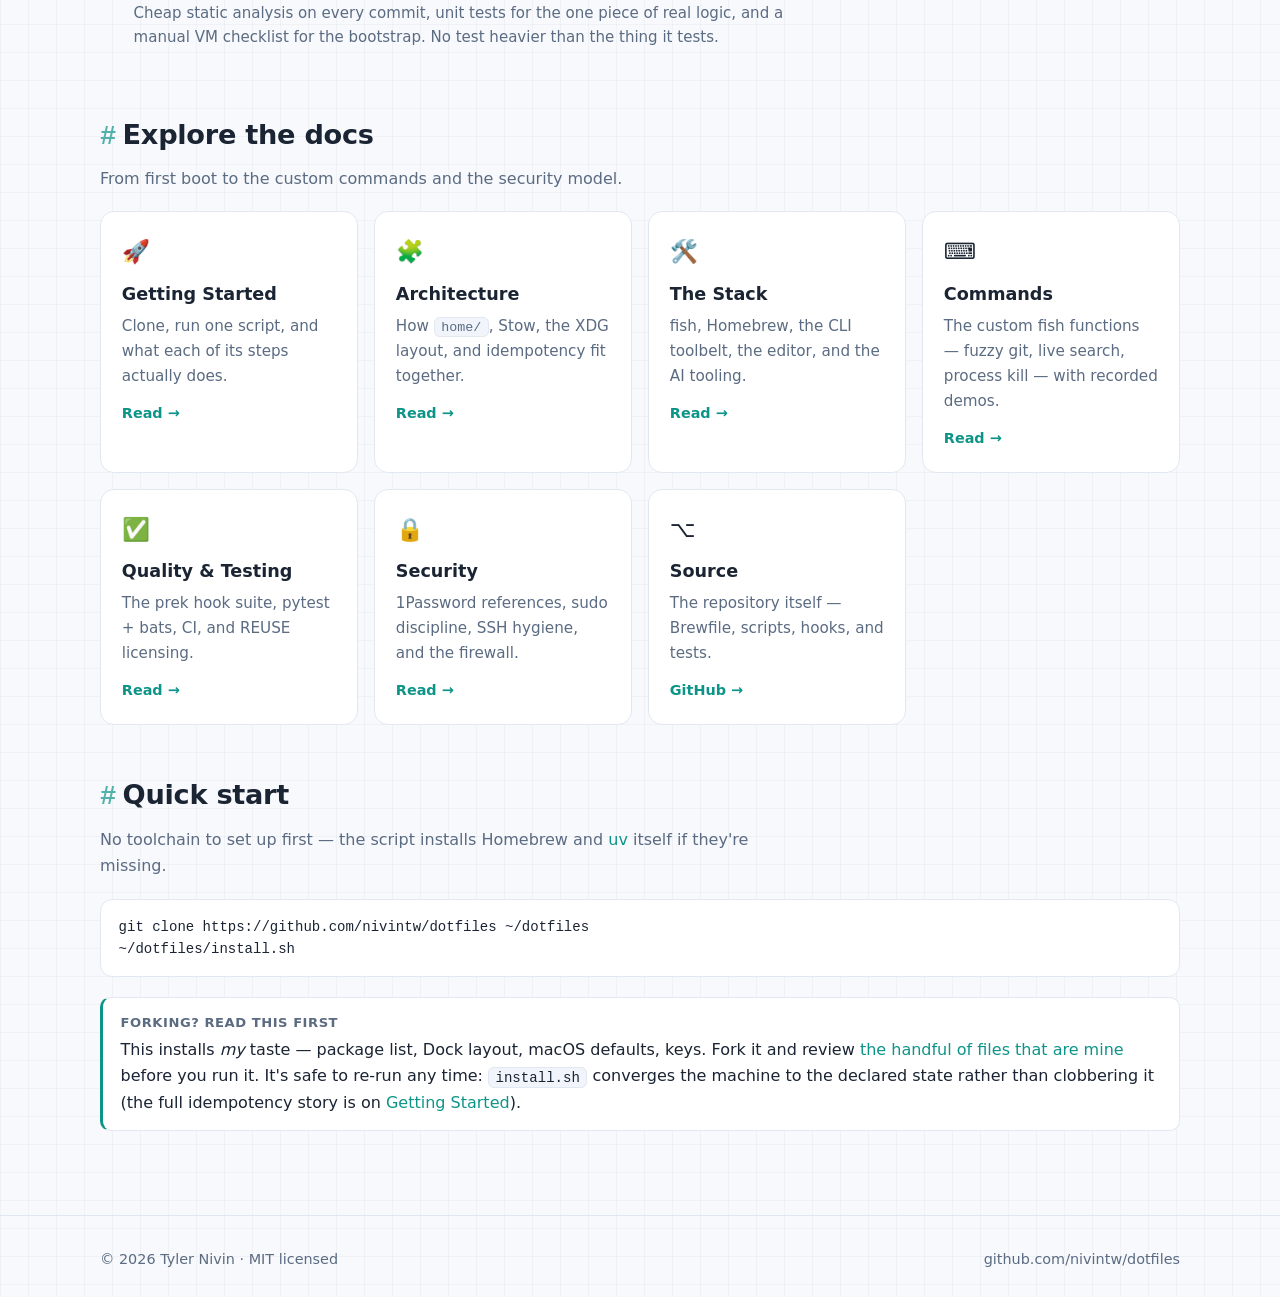
==== commit 84db0b49: "🐛 fix(docs): unnest anchors in the Quality card so it renders intact The "Quality & Testing" card on" ====
--- a/docs/index.html
+++ b/docs/index.html
@@ -166,7 +166,7 @@
           <a class="card" href="quality.html">
             <div class="card__icon">✅</div>
             <h3>Quality &amp; Testing</h3>
-            <p>The <a href="https://github.com/j178/prek" rel="noopener">prek</a> hook suite, <a href="https://docs.pytest.org/" rel="noopener">pytest</a> + <a href="https://github.com/bats-core/bats-core" rel="noopener">bats</a>, CI, and REUSE licensing.</p>
+            <p>The prek hook suite, pytest + bats, CI, and REUSE licensing.</p>
             <span class="card__more">Read →</span>
           </a>
           <a class="card" href="security.html">
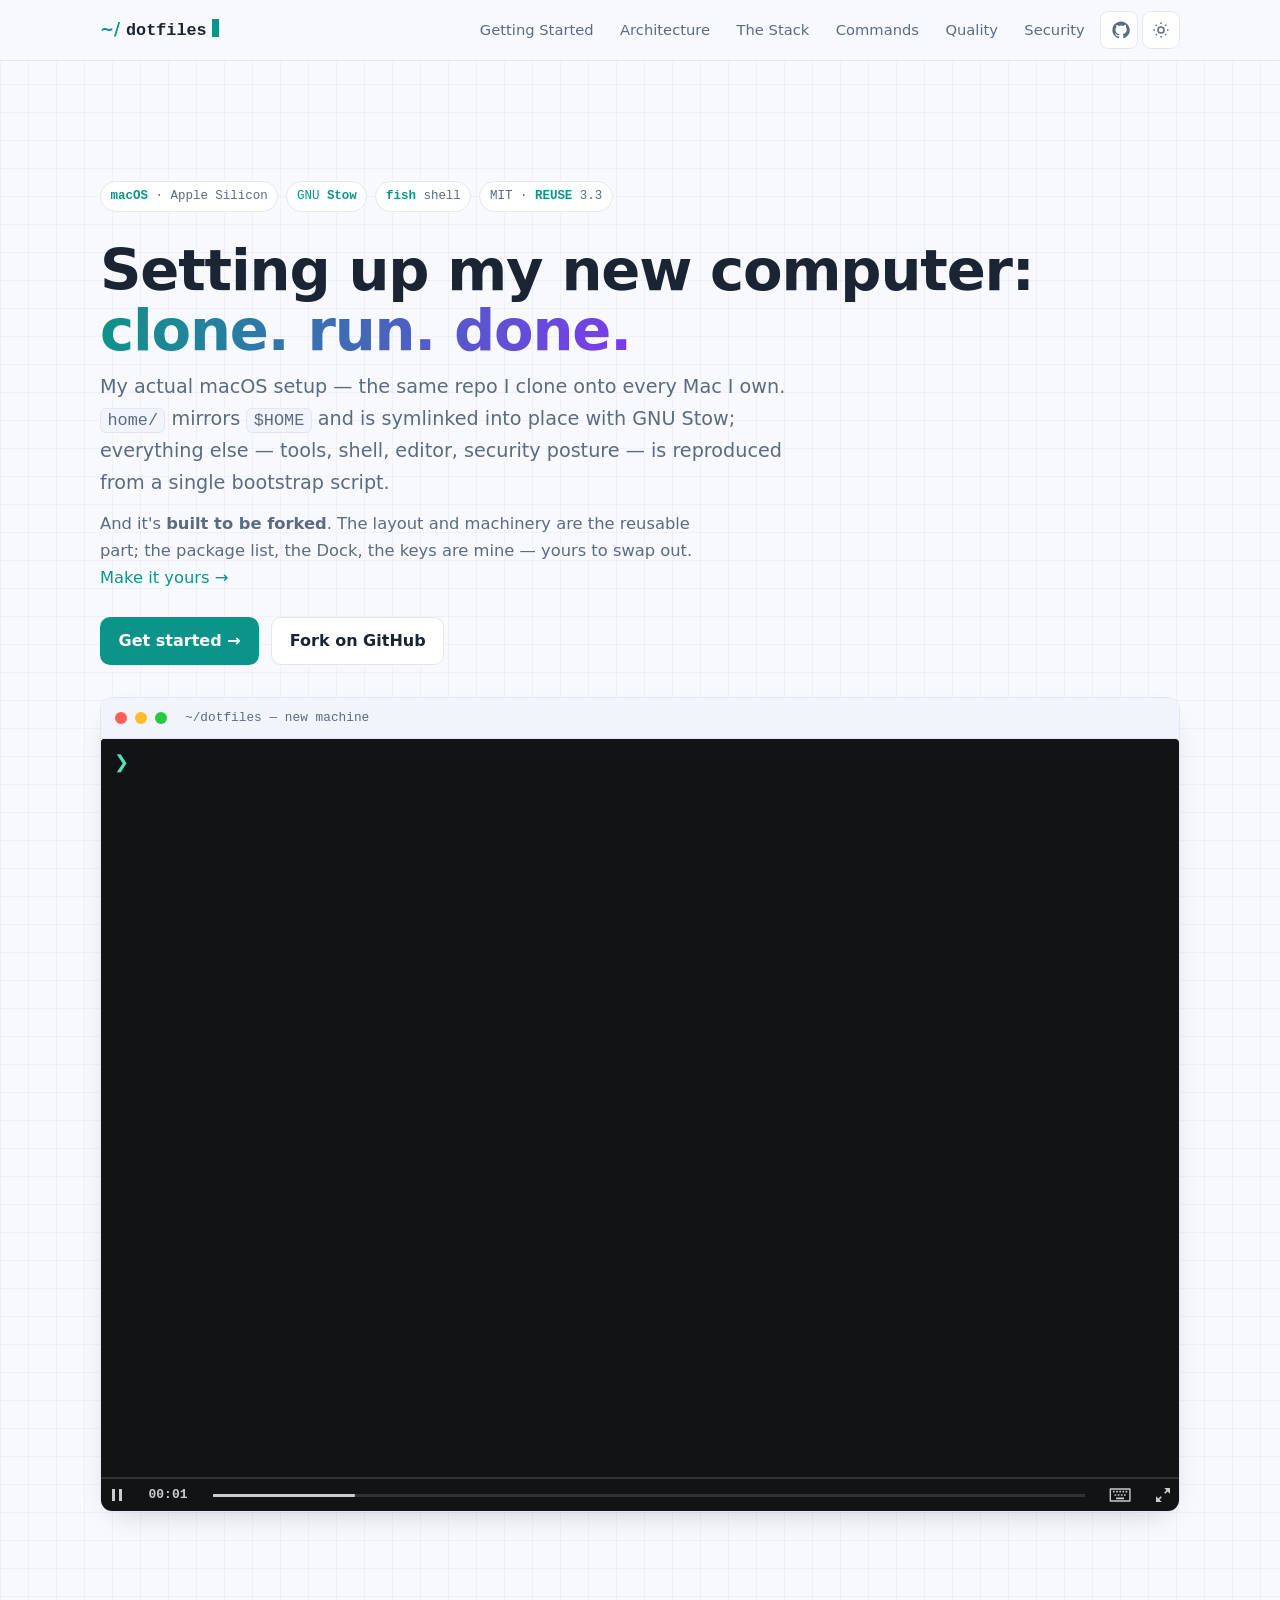
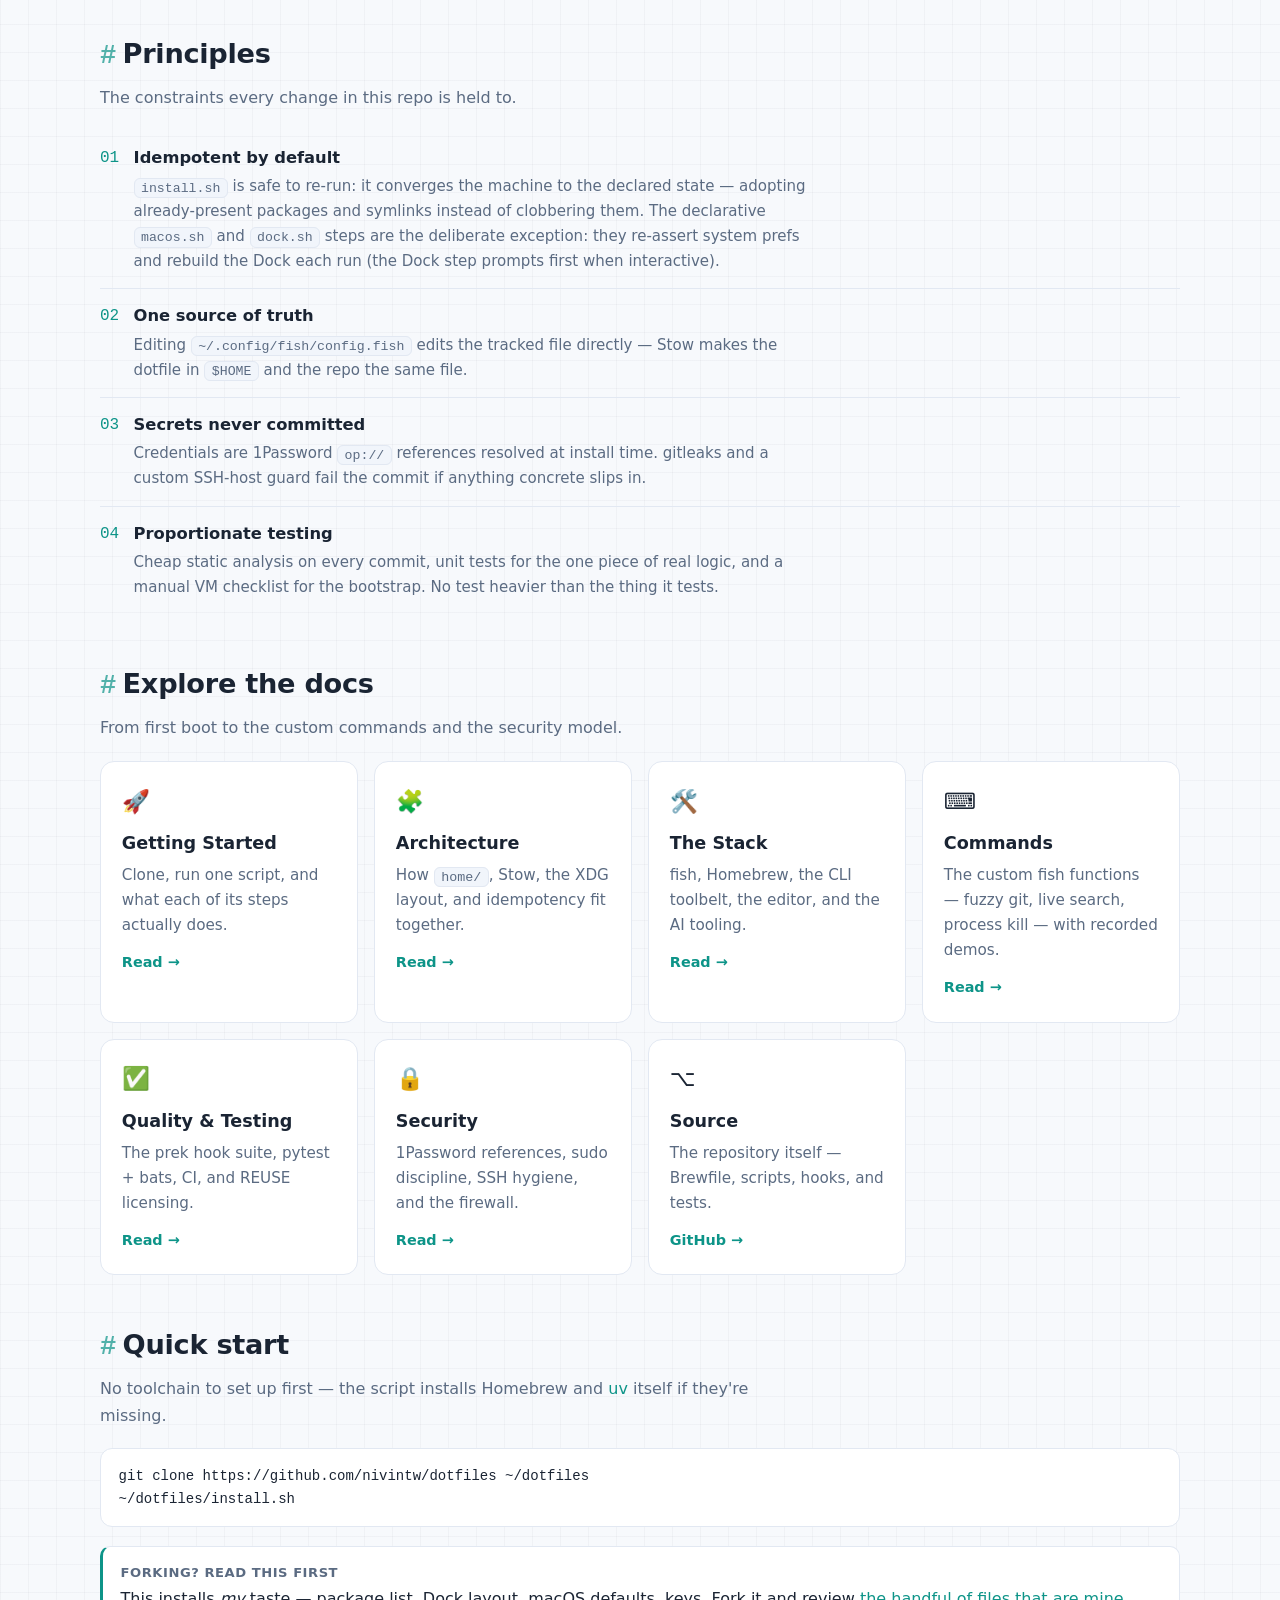
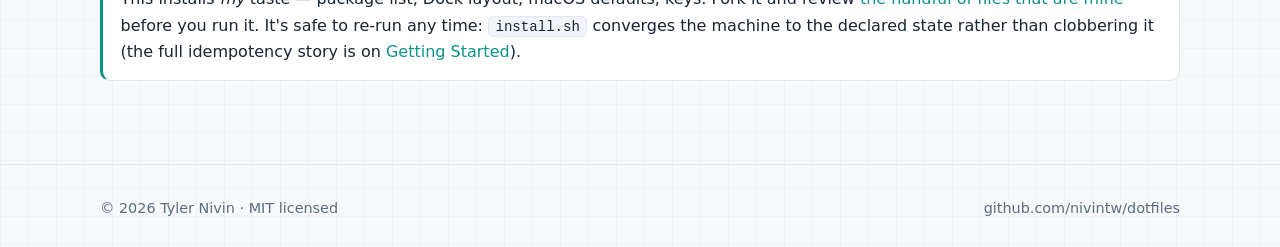
==== commit 8db34231: "✨ feat(docs): use a real install.sh asciinema cast as the homepage hero Replace the hand-written sta" ====
--- a/docs/index.html
+++ b/docs/index.html
@@ -15,6 +15,7 @@
       content="A declarative, idempotent macOS dotfiles repo: one command bootstraps the whole machine via Homebrew, GNU Stow, and fish."
     />
     <link rel="stylesheet" href="assets/style.css" />
+    <link rel="stylesheet" href="assets/asciinema-player.css" />
     <script>
       // Set theme before paint to avoid a flash of the wrong palette.
       (function () {
@@ -82,24 +83,18 @@
           <a class="btn btn--ghost" href="https://github.com/nivintw/dotfiles" rel="noopener">Fork on GitHub</a>
         </div>
 
-        <div class="term" aria-hidden="true">
+        <figure class="term term--cast">
           <div class="term__bar">
             <span class="term__dot" style="background: var(--term-red)"></span>
             <span class="term__dot" style="background: var(--term-yellow)"></span>
             <span class="term__dot" style="background: var(--term-green)"></span>
             <span class="term__title">~/dotfiles — new machine</span>
           </div>
-          <div class="term__body">
-            <div class="line"><span class="prompt">❯</span> <span class="cmd">git clone https://github.com/nivintw/dotfiles ~/dotfiles &amp;&amp; ~/dotfiles/install.sh</span></div>
-            <div class="line out"><strong>dotfiles bootstrap</strong></div>
-            <div class="line"><span class="ok">✔</span> <span class="out"><a href="https://brew.sh" rel="noopener">Homebrew</a> packages installed</span></div>
-            <div class="line"><span class="ok">✔</span> <span class="out">opt-in bundles: personal homelab</span></div>
-            <div class="line"><span class="ok">✔</span> <span class="out">dotfiles symlinked (stow, 0 conflicts)</span></div>
-            <div class="line"><span class="ok">✔</span> <span class="out">fish plugins (<a href="https://github.com/jorgebucaran/fisher" rel="noopener">fisher</a>) installed</span></div>
-            <div class="line"><span class="ok">✔</span> <span class="out"><a href="https://github.com/anthropics/claude-code" rel="noopener">Claude Code</a> MCP servers registered</span></div>
-            <div class="line out"><strong>dotfiles bootstrap complete</strong></div>
-          </div>
-        </div>
+          <div class="cast__player"
+               data-cast="casts/install.cast" data-cols="98" data-rows="30"
+               data-autoplay data-loop data-poster="npt:0:04"
+               aria-label="Recorded terminal demo: running install.sh to converge a Mac"></div>
+        </figure>
       </section>
 
       <section class="wrap">
@@ -210,6 +205,7 @@
       </div>
     </footer>
 
+    <script src="assets/asciinema-player.min.js"></script>
     <script src="assets/main.js"></script>
   </body>
 </html>
--- a/docs/assets/asciinema-player.css
+++ b/docs/assets/asciinema-player.css
@@ -0,0 +1,2389 @@
+div.ap-wrapper {
+  outline: none;
+  height: 100%;
+  display: flex;
+  justify-content: center;
+}
+div.ap-wrapper .title-bar {
+  display: none;
+  top: -78px;
+  transition: top 0.15s linear;
+  position: absolute;
+  left: 0;
+  right: 0;
+  box-sizing: content-box;
+  font-size: 20px;
+  line-height: 1em;
+  padding: 15px;
+  font-family: sans-serif;
+  color: white;
+  background-color: rgba(0, 0, 0, 0.8);
+}
+div.ap-wrapper .title-bar img {
+  vertical-align: middle;
+  height: 48px;
+  margin-right: 16px;
+}
+div.ap-wrapper .title-bar a {
+  color: white;
+  text-decoration: underline;
+}
+div.ap-wrapper .title-bar a:hover {
+  text-decoration: none;
+}
+div.ap-wrapper:fullscreen {
+  background-color: #000;
+  width: 100%;
+  align-items: center;
+}
+div.ap-wrapper:fullscreen .title-bar {
+  display: initial;
+}
+div.ap-wrapper:fullscreen.hud .title-bar {
+  top: 0;
+}
+div.ap-wrapper div.ap-player {
+  text-align: left;
+  display: inline-block;
+  padding: 0px;
+  position: relative;
+  box-sizing: content-box;
+  overflow: hidden;
+  max-width: 100%;
+  border-radius: 4px;
+  font-size: 15px;
+  background-color: var(--term-color-background);
+}
+.ap-player {
+  --term-color-foreground: #ffffff;
+  --term-color-background: #000000;
+  --term-color-0: var(--term-color-foreground);
+  --term-color-1: var(--term-color-foreground);
+  --term-color-2: var(--term-color-foreground);
+  --term-color-3: var(--term-color-foreground);
+  --term-color-4: var(--term-color-foreground);
+  --term-color-5: var(--term-color-foreground);
+  --term-color-6: var(--term-color-foreground);
+  --term-color-7: var(--term-color-foreground);
+  --term-color-8: var(--term-color-0);
+  --term-color-9: var(--term-color-1);
+  --term-color-10: var(--term-color-2);
+  --term-color-11: var(--term-color-3);
+  --term-color-12: var(--term-color-4);
+  --term-color-13: var(--term-color-5);
+  --term-color-14: var(--term-color-6);
+  --term-color-15: var(--term-color-7);
+}
+.ap-player .fg-0 {
+  --fg: var(--term-color-0);
+}
+.ap-player .bg-0 {
+  --bg: var(--term-color-0);
+}
+.ap-player .fg-1 {
+  --fg: var(--term-color-1);
+}
+.ap-player .bg-1 {
+  --bg: var(--term-color-1);
+}
+.ap-player .fg-2 {
+  --fg: var(--term-color-2);
+}
+.ap-player .bg-2 {
+  --bg: var(--term-color-2);
+}
+.ap-player .fg-3 {
+  --fg: var(--term-color-3);
+}
+.ap-player .bg-3 {
+  --bg: var(--term-color-3);
+}
+.ap-player .fg-4 {
+  --fg: var(--term-color-4);
+}
+.ap-player .bg-4 {
+  --bg: var(--term-color-4);
+}
+.ap-player .fg-5 {
+  --fg: var(--term-color-5);
+}
+.ap-player .bg-5 {
+  --bg: var(--term-color-5);
+}
+.ap-player .fg-6 {
+  --fg: var(--term-color-6);
+}
+.ap-player .bg-6 {
+  --bg: var(--term-color-6);
+}
+.ap-player .fg-7 {
+  --fg: var(--term-color-7);
+}
+.ap-player .bg-7 {
+  --bg: var(--term-color-7);
+}
+.ap-player .fg-8 {
+  --fg: var(--term-color-8);
+}
+.ap-player .bg-8 {
+  --bg: var(--term-color-8);
+}
+.ap-player .fg-9 {
+  --fg: var(--term-color-9);
+}
+.ap-player .bg-9 {
+  --bg: var(--term-color-9);
+}
+.ap-player .fg-10 {
+  --fg: var(--term-color-10);
+}
+.ap-player .bg-10 {
+  --bg: var(--term-color-10);
+}
+.ap-player .fg-11 {
+  --fg: var(--term-color-11);
+}
+.ap-player .bg-11 {
+  --bg: var(--term-color-11);
+}
+.ap-player .fg-12 {
+  --fg: var(--term-color-12);
+}
+.ap-player .bg-12 {
+  --bg: var(--term-color-12);
+}
+.ap-player .fg-13 {
+  --fg: var(--term-color-13);
+}
+.ap-player .bg-13 {
+  --bg: var(--term-color-13);
+}
+.ap-player .fg-14 {
+  --fg: var(--term-color-14);
+}
+.ap-player .bg-14 {
+  --bg: var(--term-color-14);
+}
+.ap-player .fg-15 {
+  --fg: var(--term-color-15);
+}
+.ap-player .bg-15 {
+  --bg: var(--term-color-15);
+}
+.ap-player .fg-8,
+.ap-player .fg-9,
+.ap-player .fg-10,
+.ap-player .fg-11,
+.ap-player .fg-12,
+.ap-player .fg-13,
+.ap-player .fg-14,
+.ap-player .fg-15 {
+  font-weight: bold;
+}
+pre.ap-terminal {
+  box-sizing: content-box;
+  overflow: hidden;
+  padding: 0;
+  margin: 0px;
+  display: block;
+  white-space: pre;
+  word-wrap: normal;
+  word-break: normal;
+  border-radius: 0;
+  border-style: solid;
+  cursor: text;
+  border-width: 0.75em;
+  color: var(--term-color-foreground);
+  background-color: var(--term-color-background);
+  border-color: var(--term-color-background);
+  outline: none;
+  line-height: var(--term-line-height);
+  font-family: Consolas, Menlo, 'Bitstream Vera Sans Mono', monospace, 'Powerline Symbols';
+  font-variant-ligatures: none;
+}
+pre.ap-terminal .ap-line {
+  letter-spacing: normal;
+  overflow: hidden;
+}
+pre.ap-terminal .ap-line span {
+  padding: 0;
+  display: inline-block;
+  height: 100%;
+}
+pre.ap-terminal .ap-line {
+  display: block;
+  width: 100%;
+  height: var(--term-line-height);
+  position: relative;
+}
+pre.ap-terminal .ap-line span {
+  position: absolute;
+  left: calc(100% * var(--offset) / var(--term-cols));
+  color: var(--fg);
+  background-color: var(--bg);
+}
+pre.ap-terminal .ap-line .ap-inverse {
+  color: var(--bg);
+  background-color: var(--fg);
+}
+pre.ap-terminal .ap-line .cp-2580 {
+  border-top: calc(0.5 * var(--term-line-height)) solid var(--fg);
+  box-sizing: border-box;
+}
+pre.ap-terminal .ap-line .cp-2581 {
+  border-bottom: calc(0.125 * var(--term-line-height)) solid var(--fg);
+  box-sizing: border-box;
+}
+pre.ap-terminal .ap-line .cp-2582 {
+  border-bottom: calc(0.25 * var(--term-line-height)) solid var(--fg);
+  box-sizing: border-box;
+}
+pre.ap-terminal .ap-line .cp-2583 {
+  border-bottom: calc(0.375 * var(--term-line-height)) solid var(--fg);
+  box-sizing: border-box;
+}
+pre.ap-terminal .ap-line .cp-2584 {
+  border-bottom: calc(0.5 * var(--term-line-height)) solid var(--fg);
+  box-sizing: border-box;
+}
+pre.ap-terminal .ap-line .cp-2585 {
+  border-bottom: calc(0.625 * var(--term-line-height)) solid var(--fg);
+  box-sizing: border-box;
+}
+pre.ap-terminal .ap-line .cp-2586 {
+  border-bottom: calc(0.75 * var(--term-line-height)) solid var(--fg);
+  box-sizing: border-box;
+}
+pre.ap-terminal .ap-line .cp-2587 {
+  border-bottom: calc(0.875 * var(--term-line-height)) solid var(--fg);
+  box-sizing: border-box;
+}
+pre.ap-terminal .ap-line .cp-2588 {
+  background-color: var(--fg);
+}
+pre.ap-terminal .ap-line .cp-2589 {
+  border-left: 0.875ch solid var(--fg);
+  box-sizing: border-box;
+}
+pre.ap-terminal .ap-line .cp-258a {
+  border-left: 0.75ch solid var(--fg);
+  box-sizing: border-box;
+}
+pre.ap-terminal .ap-line .cp-258b {
+  border-left: 0.625ch solid var(--fg);
+  box-sizing: border-box;
+}
+pre.ap-terminal .ap-line .cp-258c {
+  border-left: 0.5ch solid var(--fg);
+  box-sizing: border-box;
+}
+pre.ap-terminal .ap-line .cp-258d {
+  border-left: 0.375ch solid var(--fg);
+  box-sizing: border-box;
+}
+pre.ap-terminal .ap-line .cp-258e {
+  border-left: 0.25ch solid var(--fg);
+  box-sizing: border-box;
+}
+pre.ap-terminal .ap-line .cp-258f {
+  border-left: 0.125ch solid var(--fg);
+  box-sizing: border-box;
+}
+pre.ap-terminal .ap-line .cp-2590 {
+  border-right: 0.5ch solid var(--fg);
+  box-sizing: border-box;
+}
+pre.ap-terminal .ap-line .cp-2591 {
+  background-color: color-mix(in srgb, var(--fg) 25%, var(--bg));
+}
+pre.ap-terminal .ap-line .cp-2592 {
+  background-color: color-mix(in srgb, var(--fg) 50%, var(--bg));
+}
+pre.ap-terminal .ap-line .cp-2593 {
+  background-color: color-mix(in srgb, var(--fg) 75%, var(--bg));
+}
+pre.ap-terminal .ap-line .cp-2594 {
+  border-top: calc(0.125 * var(--term-line-height)) solid var(--fg);
+  box-sizing: border-box;
+}
+pre.ap-terminal .ap-line .cp-2595 {
+  border-right: 0.125ch solid var(--fg);
+  box-sizing: border-box;
+}
+pre.ap-terminal .ap-line .cp-2596 {
+  border-right: 0.5ch solid var(--bg);
+  border-top: calc(0.5 * var(--term-line-height)) solid var(--bg);
+  background-color: var(--fg);
+  box-sizing: border-box;
+}
+pre.ap-terminal .ap-line .cp-2597 {
+  border-left: 0.5ch solid var(--bg);
+  border-top: calc(0.5 * var(--term-line-height)) solid var(--bg);
+  background-color: var(--fg);
+  box-sizing: border-box;
+}
+pre.ap-terminal .ap-line .cp-2598 {
+  border-right: 0.5ch solid var(--bg);
+  border-bottom: calc(0.5 * var(--term-line-height)) solid var(--bg);
+  background-color: var(--fg);
+  box-sizing: border-box;
+}
+pre.ap-terminal .ap-line .cp-2599 {
+  border-left: 0.5ch solid var(--fg);
+  border-bottom: calc(0.5 * var(--term-line-height)) solid var(--fg);
+  box-sizing: border-box;
+}
+pre.ap-terminal .ap-line .cp-259a {
+  box-sizing: border-box;
+}
+pre.ap-terminal .ap-line .cp-259a::before,
+pre.ap-terminal .ap-line .cp-259a::after {
+  content: '';
+  position: absolute;
+  width: 0.5ch;
+  height: calc(0.5 * var(--term-line-height));
+  background-color: var(--fg);
+}
+pre.ap-terminal .ap-line .cp-259a::before {
+  top: 0;
+  left: 0;
+}
+pre.ap-terminal .ap-line .cp-259a::after {
+  bottom: 0;
+  right: 0;
+}
+pre.ap-terminal .ap-line .cp-259b {
+  border-left: 0.5ch solid var(--fg);
+  border-top: calc(0.5 * var(--term-line-height)) solid var(--fg);
+  box-sizing: border-box;
+}
+pre.ap-terminal .ap-line .cp-259c {
+  border-right: 0.5ch solid var(--fg);
+  border-top: calc(0.5 * var(--term-line-height)) solid var(--fg);
+  box-sizing: border-box;
+}
+pre.ap-terminal .ap-line .cp-259d {
+  border-left: 0.5ch solid var(--bg);
+  border-bottom: calc(0.5 * var(--term-line-height)) solid var(--bg);
+  background-color: var(--fg);
+  box-sizing: border-box;
+}
+pre.ap-terminal .ap-line .cp-259e {
+  box-sizing: border-box;
+}
+pre.ap-terminal .ap-line .cp-259e::before,
+pre.ap-terminal .ap-line .cp-259e::after {
+  content: '';
+  position: absolute;
+  width: 0.5ch;
+  height: calc(0.5 * var(--term-line-height));
+  background-color: var(--fg);
+}
+pre.ap-terminal .ap-line .cp-259e::before {
+  top: 0;
+  right: 0;
+}
+pre.ap-terminal .ap-line .cp-259e::after {
+  bottom: 0;
+  left: 0;
+}
+pre.ap-terminal .ap-line .cp-259f {
+  border-right: 0.5ch solid var(--fg);
+  border-bottom: calc(0.5 * var(--term-line-height)) solid var(--fg);
+  box-sizing: border-box;
+}
+pre.ap-terminal .ap-line .cp-e0b0 {
+  border-left: 1ch solid var(--fg);
+  border-top: calc(0.5 * var(--term-line-height)) solid transparent;
+  border-bottom: calc(0.5 * var(--term-line-height)) solid transparent;
+  box-sizing: border-box;
+}
+pre.ap-terminal .ap-line .cp-e0b2 {
+  border-right: 1ch solid var(--fg);
+  border-top: calc(0.5 * var(--term-line-height)) solid transparent;
+  border-bottom: calc(0.5 * var(--term-line-height)) solid transparent;
+  box-sizing: border-box;
+}
+pre.ap-terminal.ap-cursor-on .ap-line .ap-cursor {
+  color: var(--bg);
+  background-color: var(--fg);
+  border-radius: 0.05em;
+}
+pre.ap-terminal.ap-cursor-on .ap-line .ap-cursor.ap-inverse {
+  color: var(--fg);
+  background-color: var(--bg);
+}
+pre.ap-terminal:not(.ap-blink) .ap-line .ap-blink {
+  color: transparent;
+  border-color: transparent;
+}
+pre.ap-terminal .ap-bright {
+  font-weight: bold;
+}
+pre.ap-terminal .ap-faint {
+  opacity: 0.5;
+}
+pre.ap-terminal .ap-underline {
+  text-decoration: underline;
+}
+pre.ap-terminal .ap-italic {
+  font-style: italic;
+}
+pre.ap-terminal .ap-strikethrough {
+  text-decoration: line-through;
+}
+.ap-line span {
+  --fg: var(--term-color-foreground);
+  --bg: var(--term-color-background);
+}
+div.ap-player div.ap-control-bar {
+  width: 100%;
+  height: 32px;
+  display: flex;
+  justify-content: space-between;
+  align-items: stretch;
+  color: var(--term-color-foreground);
+  box-sizing: content-box;
+  line-height: 1;
+  position: absolute;
+  bottom: 0;
+  left: 0;
+  opacity: 0;
+  transition: opacity 0.15s linear;
+  user-select: none;
+  border-top: 2px solid color-mix(in oklab, var(--term-color-background) 80%, var(--term-color-foreground));
+  z-index: 30;
+}
+div.ap-player div.ap-control-bar * {
+  box-sizing: inherit;
+}
+div.ap-control-bar svg.ap-icon path {
+  fill: var(--term-color-foreground);
+}
+div.ap-control-bar span.ap-button {
+  display: flex;
+  flex: 0 0 auto;
+  cursor: pointer;
+}
+div.ap-control-bar span.ap-playback-button {
+  width: 12px;
+  height: 12px;
+  padding: 10px;
+}
+div.ap-control-bar span.ap-playback-button svg {
+  height: 12px;
+  width: 12px;
+}
+div.ap-control-bar span.ap-timer {
+  display: flex;
+  flex: 0 0 auto;
+  min-width: 50px;
+  margin: 0 10px;
+  height: 100%;
+  text-align: center;
+  font-size: 13px;
+  line-height: 100%;
+  cursor: default;
+}
+div.ap-control-bar span.ap-timer span {
+  font-family: Consolas, Menlo, 'Bitstream Vera Sans Mono', monospace;
+  font-size: inherit;
+  font-weight: 600;
+  margin: auto;
+}
+div.ap-control-bar span.ap-timer .ap-time-remaining {
+  display: none;
+}
+div.ap-control-bar span.ap-timer:hover .ap-time-elapsed {
+  display: none;
+}
+div.ap-control-bar span.ap-timer:hover .ap-time-remaining {
+  display: flex;
+}
+div.ap-control-bar .ap-progressbar {
+  display: block;
+  flex: 1 1 auto;
+  height: 100%;
+  padding: 0 10px;
+}
+div.ap-control-bar .ap-progressbar .ap-bar {
+  display: block;
+  position: relative;
+  cursor: default;
+  height: 100%;
+  font-size: 0;
+}
+div.ap-control-bar .ap-progressbar .ap-bar .ap-gutter {
+  display: block;
+  position: absolute;
+  top: 15px;
+  left: 0;
+  right: 0;
+  height: 3px;
+}
+div.ap-control-bar .ap-progressbar .ap-bar .ap-gutter-empty {
+  background-color: color-mix(in oklab, var(--term-color-foreground) 20%, var(--term-color-background));
+}
+div.ap-control-bar .ap-progressbar .ap-bar .ap-gutter-full {
+  width: 100%;
+  transform-origin: left center;
+  background-color: var(--term-color-foreground);
+  border-radius: 3px;
+}
+div.ap-control-bar.ap-seekable .ap-progressbar .ap-bar {
+  cursor: pointer;
+}
+div.ap-control-bar .ap-fullscreen-button {
+  width: 14px;
+  height: 14px;
+  padding: 9px;
+}
+div.ap-control-bar .ap-fullscreen-button svg {
+  width: 14px;
+  height: 14px;
+}
+div.ap-control-bar .ap-fullscreen-button svg.ap-icon-fullscreen-on {
+  display: inline;
+}
+div.ap-control-bar .ap-fullscreen-button svg.ap-icon-fullscreen-off {
+  display: none;
+}
+div.ap-control-bar .ap-fullscreen-button .ap-tooltip {
+  right: 5px;
+  left: initial;
+  transform: none;
+}
+div.ap-control-bar .ap-kbd-button {
+  height: 14px;
+  padding: 9px;
+  margin: 0 4px;
+}
+div.ap-control-bar .ap-kbd-button svg {
+  width: 26px;
+  height: 14px;
+}
+div.ap-control-bar .ap-kbd-button .ap-tooltip {
+  right: 5px;
+  left: initial;
+  transform: none;
+}
+div.ap-wrapper.ap-hud .ap-control-bar {
+  opacity: 1;
+}
+div.ap-wrapper:fullscreen .ap-fullscreen-button svg.ap-icon-fullscreen-on {
+  display: none;
+}
+div.ap-wrapper:fullscreen .ap-fullscreen-button svg.ap-icon-fullscreen-off {
+  display: inline;
+}
+span.ap-progressbar span.ap-marker-container {
+  display: block;
+  top: 0;
+  bottom: 0;
+  width: 21px;
+  position: absolute;
+  margin-left: -10px;
+}
+span.ap-marker-container span.ap-marker {
+  display: block;
+  top: 13px;
+  bottom: 12px;
+  left: 7px;
+  right: 7px;
+  background-color: color-mix(in oklab, var(--term-color-foreground) 33%, var(--term-color-background));
+  position: absolute;
+  transition: top 0.1s, bottom 0.1s, left 0.1s, right 0.1s, background-color 0.1s;
+  border-radius: 50%;
+}
+span.ap-marker-container span.ap-marker.ap-marker-past {
+  background-color: var(--term-color-foreground);
+}
+span.ap-marker-container span.ap-marker:hover,
+span.ap-marker-container:hover span.ap-marker {
+  background-color: var(--term-color-foreground);
+  top: 11px;
+  bottom: 10px;
+  left: 5px;
+  right: 5px;
+}
+.ap-tooltip-container span.ap-tooltip {
+  visibility: hidden;
+  background-color: var(--term-color-foreground);
+  color: var(--term-color-background);
+  font-family: Consolas, Menlo, 'Bitstream Vera Sans Mono', monospace;
+  font-weight: bold;
+  text-align: center;
+  padding: 0 0.5em;
+  border-radius: 4px;
+  position: absolute;
+  z-index: 1;
+  white-space: nowrap;
+  /* Prevents the text from wrapping and makes sure the tooltip width adapts to the text length */
+  font-size: 13px;
+  line-height: 2em;
+  bottom: 100%;
+  left: 50%;
+  transform: translateX(-50%);
+}
+.ap-tooltip-container:hover span.ap-tooltip {
+  visibility: visible;
+}
+.ap-player .ap-overlay {
+  z-index: 10;
+  background-repeat: no-repeat;
+  background-position: center;
+  position: absolute;
+  top: 0;
+  left: 0;
+  right: 0;
+  bottom: 0;
+  display: flex;
+  justify-content: center;
+  align-items: center;
+}
+.ap-player .ap-overlay-start {
+  cursor: pointer;
+}
+.ap-player .ap-overlay-start .ap-play-button {
+  font-size: 0px;
+  position: absolute;
+  left: 0;
+  top: 0;
+  right: 0;
+  bottom: 0;
+  text-align: center;
+  color: white;
+  height: 80px;
+  max-height: 66%;
+  margin: auto;
+}
+.ap-player .ap-overlay-start .ap-play-button div {
+  height: 100%;
+}
+.ap-player .ap-overlay-start .ap-play-button div span {
+  height: 100%;
+  display: block;
+}
+.ap-player .ap-overlay-start .ap-play-button div span svg {
+  height: 100%;
+}
+.ap-player .ap-overlay-start .ap-play-button svg {
+  filter: drop-shadow(0px 0px 5px rgba(0, 0, 0, 0.4));
+}
+.ap-player .ap-overlay-loading .ap-loader {
+  width: 48px;
+  height: 48px;
+  border-radius: 50%;
+  display: inline-block;
+  position: relative;
+  border: 10px solid;
+  border-color: rgba(255, 255, 255, 0.3) rgba(255, 255, 255, 0.5) rgba(255, 255, 255, 0.7) #ffffff;
+  border-color: color-mix(in srgb, var(--term-color-foreground) 30%, var(--term-color-background)) color-mix(in srgb, var(--term-color-foreground) 50%, var(--term-color-background)) color-mix(in srgb, var(--term-color-foreground) 70%, var(--term-color-background)) color-mix(in srgb, var(--term-color-foreground) 100%, var(--term-color-background));
+  box-sizing: border-box;
+  animation: ap-loader-rotation 1s linear infinite;
+}
+.ap-player .ap-overlay-info {
+  background-color: var(--term-color-background);
+}
+.ap-player .ap-overlay-info span {
+  font-family: Consolas, Menlo, 'Bitstream Vera Sans Mono', monospace, 'Powerline Symbols';
+  font-variant-ligatures: none;
+  font-size: 2em;
+  color: var(--term-color-foreground);
+}
+.ap-player .ap-overlay-info span .ap-line {
+  letter-spacing: normal;
+  overflow: hidden;
+}
+.ap-player .ap-overlay-info span .ap-line span {
+  padding: 0;
+  display: inline-block;
+  height: 100%;
+}
+.ap-player .ap-overlay-help {
+  background-color: rgba(0, 0, 0, 0.8);
+  container-type: inline-size;
+}
+.ap-player .ap-overlay-help > div {
+  font-family: Consolas, Menlo, 'Bitstream Vera Sans Mono', monospace, 'Powerline Symbols';
+  font-variant-ligatures: none;
+  max-width: 85%;
+  max-height: 85%;
+  font-size: 18px;
+  color: var(--term-color-foreground);
+  box-sizing: border-box;
+  margin-bottom: 32px;
+}
+.ap-player .ap-overlay-help > div .ap-line {
+  letter-spacing: normal;
+  overflow: hidden;
+}
+.ap-player .ap-overlay-help > div .ap-line span {
+  padding: 0;
+  display: inline-block;
+  height: 100%;
+}
+.ap-player .ap-overlay-help > div div {
+  padding: calc(min(4cqw, 40px));
+  font-size: calc(min(1.9cqw, 18px));
+  background-color: var(--term-color-background);
+  border: 1px solid color-mix(in oklab, var(--term-color-background) 90%, var(--term-color-foreground));
+  border-radius: 6px;
+}
+.ap-player .ap-overlay-help > div div p {
+  font-weight: bold;
+  margin: 0 0 2em 0;
+}
+.ap-player .ap-overlay-help > div div ul {
+  list-style: none;
+  padding: 0;
+}
+.ap-player .ap-overlay-help > div div ul li {
+  margin: 0 0 0.75em 0;
+}
+.ap-player .ap-overlay-help > div div kbd {
+  color: var(--term-color-background);
+  background-color: var(--term-color-foreground);
+  padding: 0.2em 0.5em;
+  border-radius: 0.2em;
+  font-family: inherit;
+  font-size: 0.85em;
+  border: none;
+  margin: 0;
+}
+.ap-player .ap-overlay-error span {
+  font-size: 8em;
+}
+@keyframes ap-loader-rotation {
+  0% {
+    transform: rotate(0deg);
+  }
+  100% {
+    transform: rotate(360deg);
+  }
+}
+.ap-terminal .fg-16 {
+  --fg: #000000;
+}
+.ap-terminal .bg-16 {
+  --bg: #000000;
+}
+.ap-terminal .fg-17 {
+  --fg: #00005f;
+}
+.ap-terminal .bg-17 {
+  --bg: #00005f;
+}
+.ap-terminal .fg-18 {
+  --fg: #000087;
+}
+.ap-terminal .bg-18 {
+  --bg: #000087;
+}
+.ap-terminal .fg-19 {
+  --fg: #0000af;
+}
+.ap-terminal .bg-19 {
+  --bg: #0000af;
+}
+.ap-terminal .fg-20 {
+  --fg: #0000d7;
+}
+.ap-terminal .bg-20 {
+  --bg: #0000d7;
+}
+.ap-terminal .fg-21 {
+  --fg: #0000ff;
+}
+.ap-terminal .bg-21 {
+  --bg: #0000ff;
+}
+.ap-terminal .fg-22 {
+  --fg: #005f00;
+}
+.ap-terminal .bg-22 {
+  --bg: #005f00;
+}
+.ap-terminal .fg-23 {
+  --fg: #005f5f;
+}
+.ap-terminal .bg-23 {
+  --bg: #005f5f;
+}
+.ap-terminal .fg-24 {
+  --fg: #005f87;
+}
+.ap-terminal .bg-24 {
+  --bg: #005f87;
+}
+.ap-terminal .fg-25 {
+  --fg: #005faf;
+}
+.ap-terminal .bg-25 {
+  --bg: #005faf;
+}
+.ap-terminal .fg-26 {
+  --fg: #005fd7;
+}
+.ap-terminal .bg-26 {
+  --bg: #005fd7;
+}
+.ap-terminal .fg-27 {
+  --fg: #005fff;
+}
+.ap-terminal .bg-27 {
+  --bg: #005fff;
+}
+.ap-terminal .fg-28 {
+  --fg: #008700;
+}
+.ap-terminal .bg-28 {
+  --bg: #008700;
+}
+.ap-terminal .fg-29 {
+  --fg: #00875f;
+}
+.ap-terminal .bg-29 {
+  --bg: #00875f;
+}
+.ap-terminal .fg-30 {
+  --fg: #008787;
+}
+.ap-terminal .bg-30 {
+  --bg: #008787;
+}
+.ap-terminal .fg-31 {
+  --fg: #0087af;
+}
+.ap-terminal .bg-31 {
+  --bg: #0087af;
+}
+.ap-terminal .fg-32 {
+  --fg: #0087d7;
+}
+.ap-terminal .bg-32 {
+  --bg: #0087d7;
+}
+.ap-terminal .fg-33 {
+  --fg: #0087ff;
+}
+.ap-terminal .bg-33 {
+  --bg: #0087ff;
+}
+.ap-terminal .fg-34 {
+  --fg: #00af00;
+}
+.ap-terminal .bg-34 {
+  --bg: #00af00;
+}
+.ap-terminal .fg-35 {
+  --fg: #00af5f;
+}
+.ap-terminal .bg-35 {
+  --bg: #00af5f;
+}
+.ap-terminal .fg-36 {
+  --fg: #00af87;
+}
+.ap-terminal .bg-36 {
+  --bg: #00af87;
+}
+.ap-terminal .fg-37 {
+  --fg: #00afaf;
+}
+.ap-terminal .bg-37 {
+  --bg: #00afaf;
+}
+.ap-terminal .fg-38 {
+  --fg: #00afd7;
+}
+.ap-terminal .bg-38 {
+  --bg: #00afd7;
+}
+.ap-terminal .fg-39 {
+  --fg: #00afff;
+}
+.ap-terminal .bg-39 {
+  --bg: #00afff;
+}
+.ap-terminal .fg-40 {
+  --fg: #00d700;
+}
+.ap-terminal .bg-40 {
+  --bg: #00d700;
+}
+.ap-terminal .fg-41 {
+  --fg: #00d75f;
+}
+.ap-terminal .bg-41 {
+  --bg: #00d75f;
+}
+.ap-terminal .fg-42 {
+  --fg: #00d787;
+}
+.ap-terminal .bg-42 {
+  --bg: #00d787;
+}
+.ap-terminal .fg-43 {
+  --fg: #00d7af;
+}
+.ap-terminal .bg-43 {
+  --bg: #00d7af;
+}
+.ap-terminal .fg-44 {
+  --fg: #00d7d7;
+}
+.ap-terminal .bg-44 {
+  --bg: #00d7d7;
+}
+.ap-terminal .fg-45 {
+  --fg: #00d7ff;
+}
+.ap-terminal .bg-45 {
+  --bg: #00d7ff;
+}
+.ap-terminal .fg-46 {
+  --fg: #00ff00;
+}
+.ap-terminal .bg-46 {
+  --bg: #00ff00;
+}
+.ap-terminal .fg-47 {
+  --fg: #00ff5f;
+}
+.ap-terminal .bg-47 {
+  --bg: #00ff5f;
+}
+.ap-terminal .fg-48 {
+  --fg: #00ff87;
+}
+.ap-terminal .bg-48 {
+  --bg: #00ff87;
+}
+.ap-terminal .fg-49 {
+  --fg: #00ffaf;
+}
+.ap-terminal .bg-49 {
+  --bg: #00ffaf;
+}
+.ap-terminal .fg-50 {
+  --fg: #00ffd7;
+}
+.ap-terminal .bg-50 {
+  --bg: #00ffd7;
+}
+.ap-terminal .fg-51 {
+  --fg: #00ffff;
+}
+.ap-terminal .bg-51 {
+  --bg: #00ffff;
+}
+.ap-terminal .fg-52 {
+  --fg: #5f0000;
+}
+.ap-terminal .bg-52 {
+  --bg: #5f0000;
+}
+.ap-terminal .fg-53 {
+  --fg: #5f005f;
+}
+.ap-terminal .bg-53 {
+  --bg: #5f005f;
+}
+.ap-terminal .fg-54 {
+  --fg: #5f0087;
+}
+.ap-terminal .bg-54 {
+  --bg: #5f0087;
+}
+.ap-terminal .fg-55 {
+  --fg: #5f00af;
+}
+.ap-terminal .bg-55 {
+  --bg: #5f00af;
+}
+.ap-terminal .fg-56 {
+  --fg: #5f00d7;
+}
+.ap-terminal .bg-56 {
+  --bg: #5f00d7;
+}
+.ap-terminal .fg-57 {
+  --fg: #5f00ff;
+}
+.ap-terminal .bg-57 {
+  --bg: #5f00ff;
+}
+.ap-terminal .fg-58 {
+  --fg: #5f5f00;
+}
+.ap-terminal .bg-58 {
+  --bg: #5f5f00;
+}
+.ap-terminal .fg-59 {
+  --fg: #5f5f5f;
+}
+.ap-terminal .bg-59 {
+  --bg: #5f5f5f;
+}
+.ap-terminal .fg-60 {
+  --fg: #5f5f87;
+}
+.ap-terminal .bg-60 {
+  --bg: #5f5f87;
+}
+.ap-terminal .fg-61 {
+  --fg: #5f5faf;
+}
+.ap-terminal .bg-61 {
+  --bg: #5f5faf;
+}
+.ap-terminal .fg-62 {
+  --fg: #5f5fd7;
+}
+.ap-terminal .bg-62 {
+  --bg: #5f5fd7;
+}
+.ap-terminal .fg-63 {
+  --fg: #5f5fff;
+}
+.ap-terminal .bg-63 {
+  --bg: #5f5fff;
+}
+.ap-terminal .fg-64 {
+  --fg: #5f8700;
+}
+.ap-terminal .bg-64 {
+  --bg: #5f8700;
+}
+.ap-terminal .fg-65 {
+  --fg: #5f875f;
+}
+.ap-terminal .bg-65 {
+  --bg: #5f875f;
+}
+.ap-terminal .fg-66 {
+  --fg: #5f8787;
+}
+.ap-terminal .bg-66 {
+  --bg: #5f8787;
+}
+.ap-terminal .fg-67 {
+  --fg: #5f87af;
+}
+.ap-terminal .bg-67 {
+  --bg: #5f87af;
+}
+.ap-terminal .fg-68 {
+  --fg: #5f87d7;
+}
+.ap-terminal .bg-68 {
+  --bg: #5f87d7;
+}
+.ap-terminal .fg-69 {
+  --fg: #5f87ff;
+}
+.ap-terminal .bg-69 {
+  --bg: #5f87ff;
+}
+.ap-terminal .fg-70 {
+  --fg: #5faf00;
+}
+.ap-terminal .bg-70 {
+  --bg: #5faf00;
+}
+.ap-terminal .fg-71 {
+  --fg: #5faf5f;
+}
+.ap-terminal .bg-71 {
+  --bg: #5faf5f;
+}
+.ap-terminal .fg-72 {
+  --fg: #5faf87;
+}
+.ap-terminal .bg-72 {
+  --bg: #5faf87;
+}
+.ap-terminal .fg-73 {
+  --fg: #5fafaf;
+}
+.ap-terminal .bg-73 {
+  --bg: #5fafaf;
+}
+.ap-terminal .fg-74 {
+  --fg: #5fafd7;
+}
+.ap-terminal .bg-74 {
+  --bg: #5fafd7;
+}
+.ap-terminal .fg-75 {
+  --fg: #5fafff;
+}
+.ap-terminal .bg-75 {
+  --bg: #5fafff;
+}
+.ap-terminal .fg-76 {
+  --fg: #5fd700;
+}
+.ap-terminal .bg-76 {
+  --bg: #5fd700;
+}
+.ap-terminal .fg-77 {
+  --fg: #5fd75f;
+}
+.ap-terminal .bg-77 {
+  --bg: #5fd75f;
+}
+.ap-terminal .fg-78 {
+  --fg: #5fd787;
+}
+.ap-terminal .bg-78 {
+  --bg: #5fd787;
+}
+.ap-terminal .fg-79 {
+  --fg: #5fd7af;
+}
+.ap-terminal .bg-79 {
+  --bg: #5fd7af;
+}
+.ap-terminal .fg-80 {
+  --fg: #5fd7d7;
+}
+.ap-terminal .bg-80 {
+  --bg: #5fd7d7;
+}
+.ap-terminal .fg-81 {
+  --fg: #5fd7ff;
+}
+.ap-terminal .bg-81 {
+  --bg: #5fd7ff;
+}
+.ap-terminal .fg-82 {
+  --fg: #5fff00;
+}
+.ap-terminal .bg-82 {
+  --bg: #5fff00;
+}
+.ap-terminal .fg-83 {
+  --fg: #5fff5f;
+}
+.ap-terminal .bg-83 {
+  --bg: #5fff5f;
+}
+.ap-terminal .fg-84 {
+  --fg: #5fff87;
+}
+.ap-terminal .bg-84 {
+  --bg: #5fff87;
+}
+.ap-terminal .fg-85 {
+  --fg: #5fffaf;
+}
+.ap-terminal .bg-85 {
+  --bg: #5fffaf;
+}
+.ap-terminal .fg-86 {
+  --fg: #5fffd7;
+}
+.ap-terminal .bg-86 {
+  --bg: #5fffd7;
+}
+.ap-terminal .fg-87 {
+  --fg: #5fffff;
+}
+.ap-terminal .bg-87 {
+  --bg: #5fffff;
+}
+.ap-terminal .fg-88 {
+  --fg: #870000;
+}
+.ap-terminal .bg-88 {
+  --bg: #870000;
+}
+.ap-terminal .fg-89 {
+  --fg: #87005f;
+}
+.ap-terminal .bg-89 {
+  --bg: #87005f;
+}
+.ap-terminal .fg-90 {
+  --fg: #870087;
+}
+.ap-terminal .bg-90 {
+  --bg: #870087;
+}
+.ap-terminal .fg-91 {
+  --fg: #8700af;
+}
+.ap-terminal .bg-91 {
+  --bg: #8700af;
+}
+.ap-terminal .fg-92 {
+  --fg: #8700d7;
+}
+.ap-terminal .bg-92 {
+  --bg: #8700d7;
+}
+.ap-terminal .fg-93 {
+  --fg: #8700ff;
+}
+.ap-terminal .bg-93 {
+  --bg: #8700ff;
+}
+.ap-terminal .fg-94 {
+  --fg: #875f00;
+}
+.ap-terminal .bg-94 {
+  --bg: #875f00;
+}
+.ap-terminal .fg-95 {
+  --fg: #875f5f;
+}
+.ap-terminal .bg-95 {
+  --bg: #875f5f;
+}
+.ap-terminal .fg-96 {
+  --fg: #875f87;
+}
+.ap-terminal .bg-96 {
+  --bg: #875f87;
+}
+.ap-terminal .fg-97 {
+  --fg: #875faf;
+}
+.ap-terminal .bg-97 {
+  --bg: #875faf;
+}
+.ap-terminal .fg-98 {
+  --fg: #875fd7;
+}
+.ap-terminal .bg-98 {
+  --bg: #875fd7;
+}
+.ap-terminal .fg-99 {
+  --fg: #875fff;
+}
+.ap-terminal .bg-99 {
+  --bg: #875fff;
+}
+.ap-terminal .fg-100 {
+  --fg: #878700;
+}
+.ap-terminal .bg-100 {
+  --bg: #878700;
+}
+.ap-terminal .fg-101 {
+  --fg: #87875f;
+}
+.ap-terminal .bg-101 {
+  --bg: #87875f;
+}
+.ap-terminal .fg-102 {
+  --fg: #878787;
+}
+.ap-terminal .bg-102 {
+  --bg: #878787;
+}
+.ap-terminal .fg-103 {
+  --fg: #8787af;
+}
+.ap-terminal .bg-103 {
+  --bg: #8787af;
+}
+.ap-terminal .fg-104 {
+  --fg: #8787d7;
+}
+.ap-terminal .bg-104 {
+  --bg: #8787d7;
+}
+.ap-terminal .fg-105 {
+  --fg: #8787ff;
+}
+.ap-terminal .bg-105 {
+  --bg: #8787ff;
+}
+.ap-terminal .fg-106 {
+  --fg: #87af00;
+}
+.ap-terminal .bg-106 {
+  --bg: #87af00;
+}
+.ap-terminal .fg-107 {
+  --fg: #87af5f;
+}
+.ap-terminal .bg-107 {
+  --bg: #87af5f;
+}
+.ap-terminal .fg-108 {
+  --fg: #87af87;
+}
+.ap-terminal .bg-108 {
+  --bg: #87af87;
+}
+.ap-terminal .fg-109 {
+  --fg: #87afaf;
+}
+.ap-terminal .bg-109 {
+  --bg: #87afaf;
+}
+.ap-terminal .fg-110 {
+  --fg: #87afd7;
+}
+.ap-terminal .bg-110 {
+  --bg: #87afd7;
+}
+.ap-terminal .fg-111 {
+  --fg: #87afff;
+}
+.ap-terminal .bg-111 {
+  --bg: #87afff;
+}
+.ap-terminal .fg-112 {
+  --fg: #87d700;
+}
+.ap-terminal .bg-112 {
+  --bg: #87d700;
+}
+.ap-terminal .fg-113 {
+  --fg: #87d75f;
+}
+.ap-terminal .bg-113 {
+  --bg: #87d75f;
+}
+.ap-terminal .fg-114 {
+  --fg: #87d787;
+}
+.ap-terminal .bg-114 {
+  --bg: #87d787;
+}
+.ap-terminal .fg-115 {
+  --fg: #87d7af;
+}
+.ap-terminal .bg-115 {
+  --bg: #87d7af;
+}
+.ap-terminal .fg-116 {
+  --fg: #87d7d7;
+}
+.ap-terminal .bg-116 {
+  --bg: #87d7d7;
+}
+.ap-terminal .fg-117 {
+  --fg: #87d7ff;
+}
+.ap-terminal .bg-117 {
+  --bg: #87d7ff;
+}
+.ap-terminal .fg-118 {
+  --fg: #87ff00;
+}
+.ap-terminal .bg-118 {
+  --bg: #87ff00;
+}
+.ap-terminal .fg-119 {
+  --fg: #87ff5f;
+}
+.ap-terminal .bg-119 {
+  --bg: #87ff5f;
+}
+.ap-terminal .fg-120 {
+  --fg: #87ff87;
+}
+.ap-terminal .bg-120 {
+  --bg: #87ff87;
+}
+.ap-terminal .fg-121 {
+  --fg: #87ffaf;
+}
+.ap-terminal .bg-121 {
+  --bg: #87ffaf;
+}
+.ap-terminal .fg-122 {
+  --fg: #87ffd7;
+}
+.ap-terminal .bg-122 {
+  --bg: #87ffd7;
+}
+.ap-terminal .fg-123 {
+  --fg: #87ffff;
+}
+.ap-terminal .bg-123 {
+  --bg: #87ffff;
+}
+.ap-terminal .fg-124 {
+  --fg: #af0000;
+}
+.ap-terminal .bg-124 {
+  --bg: #af0000;
+}
+.ap-terminal .fg-125 {
+  --fg: #af005f;
+}
+.ap-terminal .bg-125 {
+  --bg: #af005f;
+}
+.ap-terminal .fg-126 {
+  --fg: #af0087;
+}
+.ap-terminal .bg-126 {
+  --bg: #af0087;
+}
+.ap-terminal .fg-127 {
+  --fg: #af00af;
+}
+.ap-terminal .bg-127 {
+  --bg: #af00af;
+}
+.ap-terminal .fg-128 {
+  --fg: #af00d7;
+}
+.ap-terminal .bg-128 {
+  --bg: #af00d7;
+}
+.ap-terminal .fg-129 {
+  --fg: #af00ff;
+}
+.ap-terminal .bg-129 {
+  --bg: #af00ff;
+}
+.ap-terminal .fg-130 {
+  --fg: #af5f00;
+}
+.ap-terminal .bg-130 {
+  --bg: #af5f00;
+}
+.ap-terminal .fg-131 {
+  --fg: #af5f5f;
+}
+.ap-terminal .bg-131 {
+  --bg: #af5f5f;
+}
+.ap-terminal .fg-132 {
+  --fg: #af5f87;
+}
+.ap-terminal .bg-132 {
+  --bg: #af5f87;
+}
+.ap-terminal .fg-133 {
+  --fg: #af5faf;
+}
+.ap-terminal .bg-133 {
+  --bg: #af5faf;
+}
+.ap-terminal .fg-134 {
+  --fg: #af5fd7;
+}
+.ap-terminal .bg-134 {
+  --bg: #af5fd7;
+}
+.ap-terminal .fg-135 {
+  --fg: #af5fff;
+}
+.ap-terminal .bg-135 {
+  --bg: #af5fff;
+}
+.ap-terminal .fg-136 {
+  --fg: #af8700;
+}
+.ap-terminal .bg-136 {
+  --bg: #af8700;
+}
+.ap-terminal .fg-137 {
+  --fg: #af875f;
+}
+.ap-terminal .bg-137 {
+  --bg: #af875f;
+}
+.ap-terminal .fg-138 {
+  --fg: #af8787;
+}
+.ap-terminal .bg-138 {
+  --bg: #af8787;
+}
+.ap-terminal .fg-139 {
+  --fg: #af87af;
+}
+.ap-terminal .bg-139 {
+  --bg: #af87af;
+}
+.ap-terminal .fg-140 {
+  --fg: #af87d7;
+}
+.ap-terminal .bg-140 {
+  --bg: #af87d7;
+}
+.ap-terminal .fg-141 {
+  --fg: #af87ff;
+}
+.ap-terminal .bg-141 {
+  --bg: #af87ff;
+}
+.ap-terminal .fg-142 {
+  --fg: #afaf00;
+}
+.ap-terminal .bg-142 {
+  --bg: #afaf00;
+}
+.ap-terminal .fg-143 {
+  --fg: #afaf5f;
+}
+.ap-terminal .bg-143 {
+  --bg: #afaf5f;
+}
+.ap-terminal .fg-144 {
+  --fg: #afaf87;
+}
+.ap-terminal .bg-144 {
+  --bg: #afaf87;
+}
+.ap-terminal .fg-145 {
+  --fg: #afafaf;
+}
+.ap-terminal .bg-145 {
+  --bg: #afafaf;
+}
+.ap-terminal .fg-146 {
+  --fg: #afafd7;
+}
+.ap-terminal .bg-146 {
+  --bg: #afafd7;
+}
+.ap-terminal .fg-147 {
+  --fg: #afafff;
+}
+.ap-terminal .bg-147 {
+  --bg: #afafff;
+}
+.ap-terminal .fg-148 {
+  --fg: #afd700;
+}
+.ap-terminal .bg-148 {
+  --bg: #afd700;
+}
+.ap-terminal .fg-149 {
+  --fg: #afd75f;
+}
+.ap-terminal .bg-149 {
+  --bg: #afd75f;
+}
+.ap-terminal .fg-150 {
+  --fg: #afd787;
+}
+.ap-terminal .bg-150 {
+  --bg: #afd787;
+}
+.ap-terminal .fg-151 {
+  --fg: #afd7af;
+}
+.ap-terminal .bg-151 {
+  --bg: #afd7af;
+}
+.ap-terminal .fg-152 {
+  --fg: #afd7d7;
+}
+.ap-terminal .bg-152 {
+  --bg: #afd7d7;
+}
+.ap-terminal .fg-153 {
+  --fg: #afd7ff;
+}
+.ap-terminal .bg-153 {
+  --bg: #afd7ff;
+}
+.ap-terminal .fg-154 {
+  --fg: #afff00;
+}
+.ap-terminal .bg-154 {
+  --bg: #afff00;
+}
+.ap-terminal .fg-155 {
+  --fg: #afff5f;
+}
+.ap-terminal .bg-155 {
+  --bg: #afff5f;
+}
+.ap-terminal .fg-156 {
+  --fg: #afff87;
+}
+.ap-terminal .bg-156 {
+  --bg: #afff87;
+}
+.ap-terminal .fg-157 {
+  --fg: #afffaf;
+}
+.ap-terminal .bg-157 {
+  --bg: #afffaf;
+}
+.ap-terminal .fg-158 {
+  --fg: #afffd7;
+}
+.ap-terminal .bg-158 {
+  --bg: #afffd7;
+}
+.ap-terminal .fg-159 {
+  --fg: #afffff;
+}
+.ap-terminal .bg-159 {
+  --bg: #afffff;
+}
+.ap-terminal .fg-160 {
+  --fg: #d70000;
+}
+.ap-terminal .bg-160 {
+  --bg: #d70000;
+}
+.ap-terminal .fg-161 {
+  --fg: #d7005f;
+}
+.ap-terminal .bg-161 {
+  --bg: #d7005f;
+}
+.ap-terminal .fg-162 {
+  --fg: #d70087;
+}
+.ap-terminal .bg-162 {
+  --bg: #d70087;
+}
+.ap-terminal .fg-163 {
+  --fg: #d700af;
+}
+.ap-terminal .bg-163 {
+  --bg: #d700af;
+}
+.ap-terminal .fg-164 {
+  --fg: #d700d7;
+}
+.ap-terminal .bg-164 {
+  --bg: #d700d7;
+}
+.ap-terminal .fg-165 {
+  --fg: #d700ff;
+}
+.ap-terminal .bg-165 {
+  --bg: #d700ff;
+}
+.ap-terminal .fg-166 {
+  --fg: #d75f00;
+}
+.ap-terminal .bg-166 {
+  --bg: #d75f00;
+}
+.ap-terminal .fg-167 {
+  --fg: #d75f5f;
+}
+.ap-terminal .bg-167 {
+  --bg: #d75f5f;
+}
+.ap-terminal .fg-168 {
+  --fg: #d75f87;
+}
+.ap-terminal .bg-168 {
+  --bg: #d75f87;
+}
+.ap-terminal .fg-169 {
+  --fg: #d75faf;
+}
+.ap-terminal .bg-169 {
+  --bg: #d75faf;
+}
+.ap-terminal .fg-170 {
+  --fg: #d75fd7;
+}
+.ap-terminal .bg-170 {
+  --bg: #d75fd7;
+}
+.ap-terminal .fg-171 {
+  --fg: #d75fff;
+}
+.ap-terminal .bg-171 {
+  --bg: #d75fff;
+}
+.ap-terminal .fg-172 {
+  --fg: #d78700;
+}
+.ap-terminal .bg-172 {
+  --bg: #d78700;
+}
+.ap-terminal .fg-173 {
+  --fg: #d7875f;
+}
+.ap-terminal .bg-173 {
+  --bg: #d7875f;
+}
+.ap-terminal .fg-174 {
+  --fg: #d78787;
+}
+.ap-terminal .bg-174 {
+  --bg: #d78787;
+}
+.ap-terminal .fg-175 {
+  --fg: #d787af;
+}
+.ap-terminal .bg-175 {
+  --bg: #d787af;
+}
+.ap-terminal .fg-176 {
+  --fg: #d787d7;
+}
+.ap-terminal .bg-176 {
+  --bg: #d787d7;
+}
+.ap-terminal .fg-177 {
+  --fg: #d787ff;
+}
+.ap-terminal .bg-177 {
+  --bg: #d787ff;
+}
+.ap-terminal .fg-178 {
+  --fg: #d7af00;
+}
+.ap-terminal .bg-178 {
+  --bg: #d7af00;
+}
+.ap-terminal .fg-179 {
+  --fg: #d7af5f;
+}
+.ap-terminal .bg-179 {
+  --bg: #d7af5f;
+}
+.ap-terminal .fg-180 {
+  --fg: #d7af87;
+}
+.ap-terminal .bg-180 {
+  --bg: #d7af87;
+}
+.ap-terminal .fg-181 {
+  --fg: #d7afaf;
+}
+.ap-terminal .bg-181 {
+  --bg: #d7afaf;
+}
+.ap-terminal .fg-182 {
+  --fg: #d7afd7;
+}
+.ap-terminal .bg-182 {
+  --bg: #d7afd7;
+}
+.ap-terminal .fg-183 {
+  --fg: #d7afff;
+}
+.ap-terminal .bg-183 {
+  --bg: #d7afff;
+}
+.ap-terminal .fg-184 {
+  --fg: #d7d700;
+}
+.ap-terminal .bg-184 {
+  --bg: #d7d700;
+}
+.ap-terminal .fg-185 {
+  --fg: #d7d75f;
+}
+.ap-terminal .bg-185 {
+  --bg: #d7d75f;
+}
+.ap-terminal .fg-186 {
+  --fg: #d7d787;
+}
+.ap-terminal .bg-186 {
+  --bg: #d7d787;
+}
+.ap-terminal .fg-187 {
+  --fg: #d7d7af;
+}
+.ap-terminal .bg-187 {
+  --bg: #d7d7af;
+}
+.ap-terminal .fg-188 {
+  --fg: #d7d7d7;
+}
+.ap-terminal .bg-188 {
+  --bg: #d7d7d7;
+}
+.ap-terminal .fg-189 {
+  --fg: #d7d7ff;
+}
+.ap-terminal .bg-189 {
+  --bg: #d7d7ff;
+}
+.ap-terminal .fg-190 {
+  --fg: #d7ff00;
+}
+.ap-terminal .bg-190 {
+  --bg: #d7ff00;
+}
+.ap-terminal .fg-191 {
+  --fg: #d7ff5f;
+}
+.ap-terminal .bg-191 {
+  --bg: #d7ff5f;
+}
+.ap-terminal .fg-192 {
+  --fg: #d7ff87;
+}
+.ap-terminal .bg-192 {
+  --bg: #d7ff87;
+}
+.ap-terminal .fg-193 {
+  --fg: #d7ffaf;
+}
+.ap-terminal .bg-193 {
+  --bg: #d7ffaf;
+}
+.ap-terminal .fg-194 {
+  --fg: #d7ffd7;
+}
+.ap-terminal .bg-194 {
+  --bg: #d7ffd7;
+}
+.ap-terminal .fg-195 {
+  --fg: #d7ffff;
+}
+.ap-terminal .bg-195 {
+  --bg: #d7ffff;
+}
+.ap-terminal .fg-196 {
+  --fg: #ff0000;
+}
+.ap-terminal .bg-196 {
+  --bg: #ff0000;
+}
+.ap-terminal .fg-197 {
+  --fg: #ff005f;
+}
+.ap-terminal .bg-197 {
+  --bg: #ff005f;
+}
+.ap-terminal .fg-198 {
+  --fg: #ff0087;
+}
+.ap-terminal .bg-198 {
+  --bg: #ff0087;
+}
+.ap-terminal .fg-199 {
+  --fg: #ff00af;
+}
+.ap-terminal .bg-199 {
+  --bg: #ff00af;
+}
+.ap-terminal .fg-200 {
+  --fg: #ff00d7;
+}
+.ap-terminal .bg-200 {
+  --bg: #ff00d7;
+}
+.ap-terminal .fg-201 {
+  --fg: #ff00ff;
+}
+.ap-terminal .bg-201 {
+  --bg: #ff00ff;
+}
+.ap-terminal .fg-202 {
+  --fg: #ff5f00;
+}
+.ap-terminal .bg-202 {
+  --bg: #ff5f00;
+}
+.ap-terminal .fg-203 {
+  --fg: #ff5f5f;
+}
+.ap-terminal .bg-203 {
+  --bg: #ff5f5f;
+}
+.ap-terminal .fg-204 {
+  --fg: #ff5f87;
+}
+.ap-terminal .bg-204 {
+  --bg: #ff5f87;
+}
+.ap-terminal .fg-205 {
+  --fg: #ff5faf;
+}
+.ap-terminal .bg-205 {
+  --bg: #ff5faf;
+}
+.ap-terminal .fg-206 {
+  --fg: #ff5fd7;
+}
+.ap-terminal .bg-206 {
+  --bg: #ff5fd7;
+}
+.ap-terminal .fg-207 {
+  --fg: #ff5fff;
+}
+.ap-terminal .bg-207 {
+  --bg: #ff5fff;
+}
+.ap-terminal .fg-208 {
+  --fg: #ff8700;
+}
+.ap-terminal .bg-208 {
+  --bg: #ff8700;
+}
+.ap-terminal .fg-209 {
+  --fg: #ff875f;
+}
+.ap-terminal .bg-209 {
+  --bg: #ff875f;
+}
+.ap-terminal .fg-210 {
+  --fg: #ff8787;
+}
+.ap-terminal .bg-210 {
+  --bg: #ff8787;
+}
+.ap-terminal .fg-211 {
+  --fg: #ff87af;
+}
+.ap-terminal .bg-211 {
+  --bg: #ff87af;
+}
+.ap-terminal .fg-212 {
+  --fg: #ff87d7;
+}
+.ap-terminal .bg-212 {
+  --bg: #ff87d7;
+}
+.ap-terminal .fg-213 {
+  --fg: #ff87ff;
+}
+.ap-terminal .bg-213 {
+  --bg: #ff87ff;
+}
+.ap-terminal .fg-214 {
+  --fg: #ffaf00;
+}
+.ap-terminal .bg-214 {
+  --bg: #ffaf00;
+}
+.ap-terminal .fg-215 {
+  --fg: #ffaf5f;
+}
+.ap-terminal .bg-215 {
+  --bg: #ffaf5f;
+}
+.ap-terminal .fg-216 {
+  --fg: #ffaf87;
+}
+.ap-terminal .bg-216 {
+  --bg: #ffaf87;
+}
+.ap-terminal .fg-217 {
+  --fg: #ffafaf;
+}
+.ap-terminal .bg-217 {
+  --bg: #ffafaf;
+}
+.ap-terminal .fg-218 {
+  --fg: #ffafd7;
+}
+.ap-terminal .bg-218 {
+  --bg: #ffafd7;
+}
+.ap-terminal .fg-219 {
+  --fg: #ffafff;
+}
+.ap-terminal .bg-219 {
+  --bg: #ffafff;
+}
+.ap-terminal .fg-220 {
+  --fg: #ffd700;
+}
+.ap-terminal .bg-220 {
+  --bg: #ffd700;
+}
+.ap-terminal .fg-221 {
+  --fg: #ffd75f;
+}
+.ap-terminal .bg-221 {
+  --bg: #ffd75f;
+}
+.ap-terminal .fg-222 {
+  --fg: #ffd787;
+}
+.ap-terminal .bg-222 {
+  --bg: #ffd787;
+}
+.ap-terminal .fg-223 {
+  --fg: #ffd7af;
+}
+.ap-terminal .bg-223 {
+  --bg: #ffd7af;
+}
+.ap-terminal .fg-224 {
+  --fg: #ffd7d7;
+}
+.ap-terminal .bg-224 {
+  --bg: #ffd7d7;
+}
+.ap-terminal .fg-225 {
+  --fg: #ffd7ff;
+}
+.ap-terminal .bg-225 {
+  --bg: #ffd7ff;
+}
+.ap-terminal .fg-226 {
+  --fg: #ffff00;
+}
+.ap-terminal .bg-226 {
+  --bg: #ffff00;
+}
+.ap-terminal .fg-227 {
+  --fg: #ffff5f;
+}
+.ap-terminal .bg-227 {
+  --bg: #ffff5f;
+}
+.ap-terminal .fg-228 {
+  --fg: #ffff87;
+}
+.ap-terminal .bg-228 {
+  --bg: #ffff87;
+}
+.ap-terminal .fg-229 {
+  --fg: #ffffaf;
+}
+.ap-terminal .bg-229 {
+  --bg: #ffffaf;
+}
+.ap-terminal .fg-230 {
+  --fg: #ffffd7;
+}
+.ap-terminal .bg-230 {
+  --bg: #ffffd7;
+}
+.ap-terminal .fg-231 {
+  --fg: #ffffff;
+}
+.ap-terminal .bg-231 {
+  --bg: #ffffff;
+}
+.ap-terminal .fg-232 {
+  --fg: #080808;
+}
+.ap-terminal .bg-232 {
+  --bg: #080808;
+}
+.ap-terminal .fg-233 {
+  --fg: #121212;
+}
+.ap-terminal .bg-233 {
+  --bg: #121212;
+}
+.ap-terminal .fg-234 {
+  --fg: #1c1c1c;
+}
+.ap-terminal .bg-234 {
+  --bg: #1c1c1c;
+}
+.ap-terminal .fg-235 {
+  --fg: #262626;
+}
+.ap-terminal .bg-235 {
+  --bg: #262626;
+}
+.ap-terminal .fg-236 {
+  --fg: #303030;
+}
+.ap-terminal .bg-236 {
+  --bg: #303030;
+}
+.ap-terminal .fg-237 {
+  --fg: #3a3a3a;
+}
+.ap-terminal .bg-237 {
+  --bg: #3a3a3a;
+}
+.ap-terminal .fg-238 {
+  --fg: #444444;
+}
+.ap-terminal .bg-238 {
+  --bg: #444444;
+}
+.ap-terminal .fg-239 {
+  --fg: #4e4e4e;
+}
+.ap-terminal .bg-239 {
+  --bg: #4e4e4e;
+}
+.ap-terminal .fg-240 {
+  --fg: #585858;
+}
+.ap-terminal .bg-240 {
+  --bg: #585858;
+}
+.ap-terminal .fg-241 {
+  --fg: #626262;
+}
+.ap-terminal .bg-241 {
+  --bg: #626262;
+}
+.ap-terminal .fg-242 {
+  --fg: #6c6c6c;
+}
+.ap-terminal .bg-242 {
+  --bg: #6c6c6c;
+}
+.ap-terminal .fg-243 {
+  --fg: #767676;
+}
+.ap-terminal .bg-243 {
+  --bg: #767676;
+}
+.ap-terminal .fg-244 {
+  --fg: #808080;
+}
+.ap-terminal .bg-244 {
+  --bg: #808080;
+}
+.ap-terminal .fg-245 {
+  --fg: #8a8a8a;
+}
+.ap-terminal .bg-245 {
+  --bg: #8a8a8a;
+}
+.ap-terminal .fg-246 {
+  --fg: #949494;
+}
+.ap-terminal .bg-246 {
+  --bg: #949494;
+}
+.ap-terminal .fg-247 {
+  --fg: #9e9e9e;
+}
+.ap-terminal .bg-247 {
+  --bg: #9e9e9e;
+}
+.ap-terminal .fg-248 {
+  --fg: #a8a8a8;
+}
+.ap-terminal .bg-248 {
+  --bg: #a8a8a8;
+}
+.ap-terminal .fg-249 {
+  --fg: #b2b2b2;
+}
+.ap-terminal .bg-249 {
+  --bg: #b2b2b2;
+}
+.ap-terminal .fg-250 {
+  --fg: #bcbcbc;
+}
+.ap-terminal .bg-250 {
+  --bg: #bcbcbc;
+}
+.ap-terminal .fg-251 {
+  --fg: #c6c6c6;
+}
+.ap-terminal .bg-251 {
+  --bg: #c6c6c6;
+}
+.ap-terminal .fg-252 {
+  --fg: #d0d0d0;
+}
+.ap-terminal .bg-252 {
+  --bg: #d0d0d0;
+}
+.ap-terminal .fg-253 {
+  --fg: #dadada;
+}
+.ap-terminal .bg-253 {
+  --bg: #dadada;
+}
+.ap-terminal .fg-254 {
+  --fg: #e4e4e4;
+}
+.ap-terminal .bg-254 {
+  --bg: #e4e4e4;
+}
+.ap-terminal .fg-255 {
+  --fg: #eeeeee;
+}
+.ap-terminal .bg-255 {
+  --bg: #eeeeee;
+}
+.asciinema-player-theme-asciinema {
+  --term-color-foreground: #cccccc;
+  --term-color-background: #121314;
+  --term-color-0: hsl(0, 0%, 0%);
+  --term-color-1: hsl(343, 70%, 55%);
+  --term-color-2: hsl(103, 70%, 44%);
+  --term-color-3: hsl(43, 70%, 55%);
+  --term-color-4: hsl(193, 70%, 49.5%);
+  --term-color-5: hsl(283, 70%, 60.5%);
+  --term-color-6: hsl(163, 70%, 60.5%);
+  --term-color-7: hsl(0, 0%, 85%);
+  --term-color-8: hsl(0, 0%, 30%);
+  --term-color-9: hsl(343, 70%, 55%);
+  --term-color-10: hsl(103, 70%, 44%);
+  --term-color-11: hsl(43, 70%, 55%);
+  --term-color-12: hsl(193, 70%, 49.5%);
+  --term-color-13: hsl(283, 70%, 60.5%);
+  --term-color-14: hsl(163, 70%, 60.5%);
+  --term-color-15: hsl(0, 0%, 100%);
+}
+/*
+  Based on Dracula: https://draculatheme.com
+ */
+.asciinema-player-theme-dracula {
+  --term-color-foreground: #f8f8f2;
+  --term-color-background: #282a36;
+  --term-color-0: #21222c;
+  --term-color-1: #ff5555;
+  --term-color-2: #50fa7b;
+  --term-color-3: #f1fa8c;
+  --term-color-4: #bd93f9;
+  --term-color-5: #ff79c6;
+  --term-color-6: #8be9fd;
+  --term-color-7: #f8f8f2;
+  --term-color-8: #6272a4;
+  --term-color-9: #ff6e6e;
+  --term-color-10: #69ff94;
+  --term-color-11: #ffffa5;
+  --term-color-12: #d6acff;
+  --term-color-13: #ff92df;
+  --term-color-14: #a4ffff;
+  --term-color-15: #ffffff;
+}
+/* Based on Monokai from base16 collection - https://github.com/chriskempson/base16 */
+.asciinema-player-theme-monokai {
+  --term-color-foreground: #f8f8f2;
+  --term-color-background: #272822;
+  --term-color-0: #272822;
+  --term-color-1: #f92672;
+  --term-color-2: #a6e22e;
+  --term-color-3: #f4bf75;
+  --term-color-4: #66d9ef;
+  --term-color-5: #ae81ff;
+  --term-color-6: #a1efe4;
+  --term-color-7: #f8f8f2;
+  --term-color-8: #75715e;
+  --term-color-15: #f9f8f5;
+}
+/*
+  Based on Nord: https://github.com/arcticicestudio/nord
+  Via: https://github.com/neilotoole/asciinema-theme-nord
+ */
+.asciinema-player-theme-nord {
+  --term-color-foreground: #eceff4;
+  --term-color-background: #2e3440;
+  --term-color-0: #3b4252;
+  --term-color-1: #bf616a;
+  --term-color-2: #a3be8c;
+  --term-color-3: #ebcb8b;
+  --term-color-4: #81a1c1;
+  --term-color-5: #b48ead;
+  --term-color-6: #88c0d0;
+  --term-color-7: #eceff4;
+}
+.asciinema-player-theme-seti {
+  --term-color-foreground: #cacecd;
+  --term-color-background: #111213;
+  --term-color-0: #323232;
+  --term-color-1: #c22832;
+  --term-color-2: #8ec43d;
+  --term-color-3: #e0c64f;
+  --term-color-4: #43a5d5;
+  --term-color-5: #8b57b5;
+  --term-color-6: #8ec43d;
+  --term-color-7: #eeeeee;
+  --term-color-15: #ffffff;
+}
+/*
+  Based on Solarized Dark: https://ethanschoonover.com/solarized/
+ */
+.asciinema-player-theme-solarized-dark {
+  --term-color-foreground: #839496;
+  --term-color-background: #002b36;
+  --term-color-0: #073642;
+  --term-color-1: #dc322f;
+  --term-color-2: #859900;
+  --term-color-3: #b58900;
+  --term-color-4: #268bd2;
+  --term-color-5: #d33682;
+  --term-color-6: #2aa198;
+  --term-color-7: #eee8d5;
+  --term-color-8: #002b36;
+  --term-color-9: #cb4b16;
+  --term-color-10: #586e75;
+  --term-color-11: #657b83;
+  --term-color-12: #839496;
+  --term-color-13: #6c71c4;
+  --term-color-14: #93a1a1;
+  --term-color-15: #fdf6e3;
+}
+/*
+  Based on Solarized Light: https://ethanschoonover.com/solarized/
+ */
+.asciinema-player-theme-solarized-light {
+  --term-color-foreground: #657b83;
+  --term-color-background: #fdf6e3;
+  --term-color-0: #073642;
+  --term-color-1: #dc322f;
+  --term-color-2: #859900;
+  --term-color-3: #b58900;
+  --term-color-4: #268bd2;
+  --term-color-5: #d33682;
+  --term-color-6: #2aa198;
+  --term-color-7: #eee8d5;
+  --term-color-8: #002b36;
+  --term-color-9: #cb4b16;
+  --term-color-10: #586e75;
+  --term-color-11: #657c83;
+  --term-color-12: #839496;
+  --term-color-13: #6c71c4;
+  --term-color-14: #93a1a1;
+  --term-color-15: #fdf6e3;
+}
+.asciinema-player-theme-solarized-light .ap-overlay-start .ap-play-button svg .ap-play-btn-fill {
+  fill: var(--term-color-1);
+}
+.asciinema-player-theme-solarized-light .ap-overlay-start .ap-play-button svg .ap-play-btn-stroke {
+  stroke: var(--term-color-1);
+}
+/*
+  Based on Tango: https://en.wikipedia.org/wiki/Tango_Desktop_Project
+ */
+.asciinema-player-theme-tango {
+  --term-color-foreground: #cccccc;
+  --term-color-background: #121314;
+  --term-color-0: #000000;
+  --term-color-1: #cc0000;
+  --term-color-2: #4e9a06;
+  --term-color-3: #c4a000;
+  --term-color-4: #3465a4;
+  --term-color-5: #75507b;
+  --term-color-6: #06989a;
+  --term-color-7: #d3d7cf;
+  --term-color-8: #555753;
+  --term-color-9: #ef2929;
+  --term-color-10: #8ae234;
+  --term-color-11: #fce94f;
+  --term-color-12: #729fcf;
+  --term-color-13: #ad7fa8;
+  --term-color-14: #34e2e2;
+  --term-color-15: #eeeeec;
+}
+/*
+  Based on gruvbox: https://github.com/morhetz/gruvbox
+ */
+.asciinema-player-theme-gruvbox-dark {
+  --term-color-foreground: #fbf1c7;
+  --term-color-background: #282828;
+  --term-color-0: #282828;
+  --term-color-1: #cc241d;
+  --term-color-2: #98971a;
+  --term-color-3: #d79921;
+  --term-color-4: #458588;
+  --term-color-5: #b16286;
+  --term-color-6: #689d6a;
+  --term-color-7: #a89984;
+  --term-color-8: #7c6f65;
+  --term-color-9: #fb4934;
+  --term-color-10: #b8bb26;
+  --term-color-11: #fabd2f;
+  --term-color-12: #83a598;
+  --term-color-13: #d3869b;
+  --term-color-14: #8ec07c;
+  --term-color-15: #fbf1c7;
+}
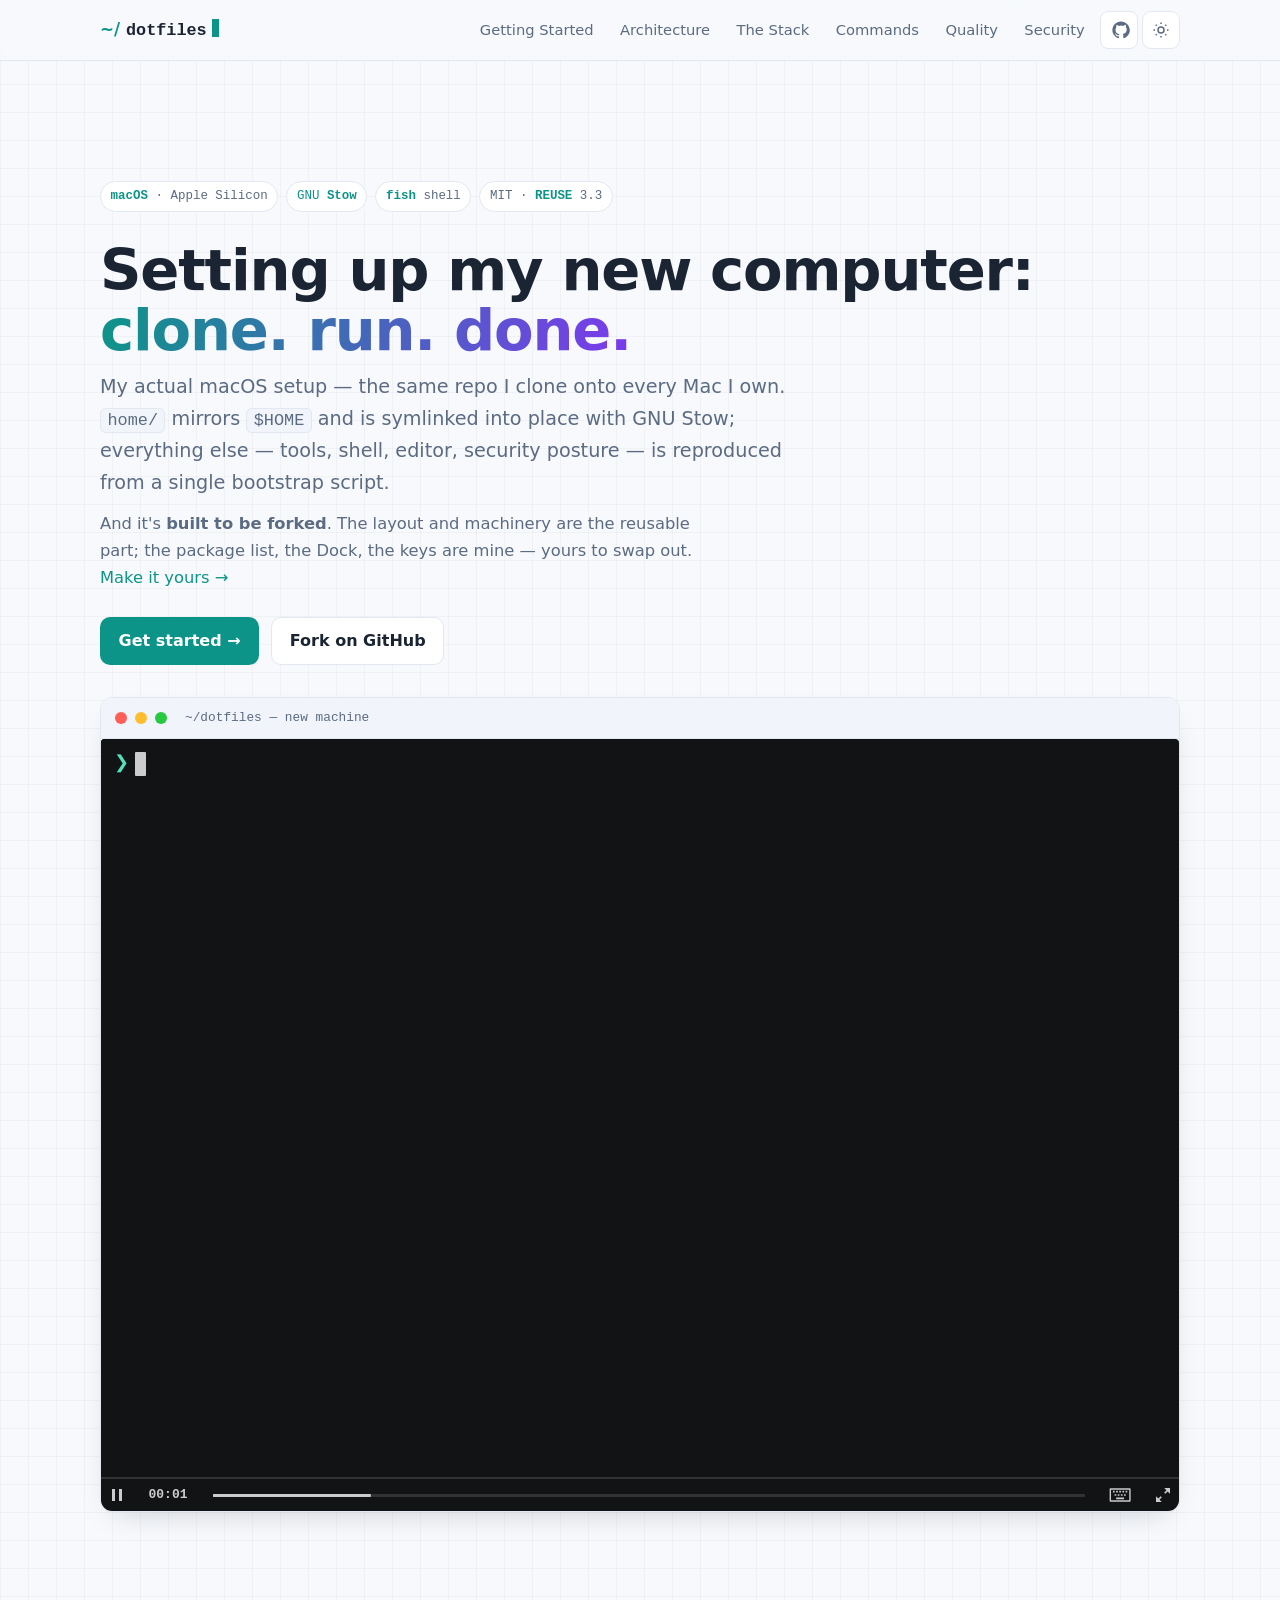
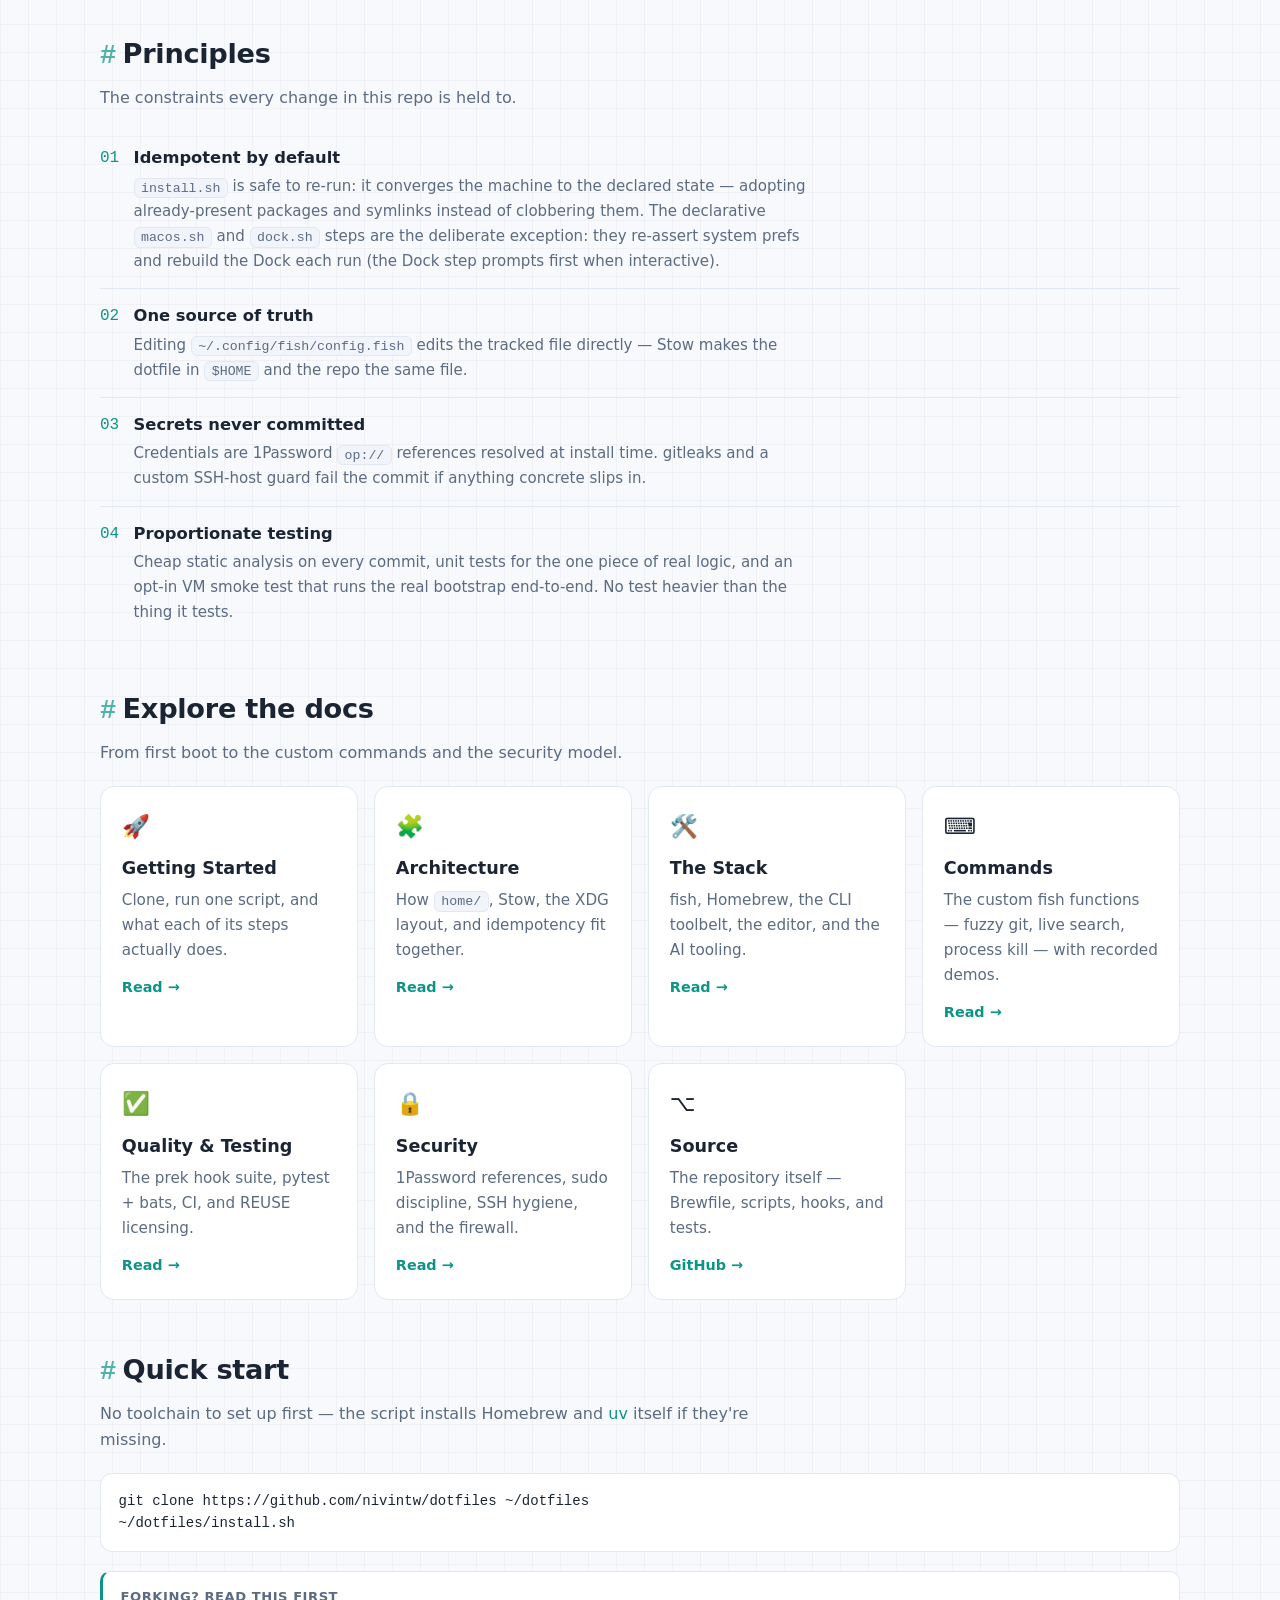
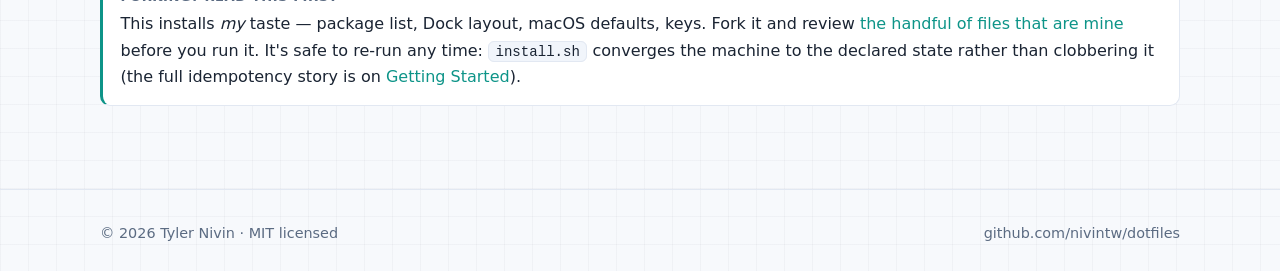
==== commit d796ad13: "docs: Reflect the automated VM smoke test (was 'manual VM') The repo now has scripts/vm-smoke.sh, so" ====
--- a/docs/index.html
+++ b/docs/index.html
@@ -125,7 +125,7 @@
           <span class="feature__mark">04</span>
           <div>
             <h3>Proportionate testing</h3>
-            <p>Cheap static analysis on every commit, unit tests for the one piece of real logic, and a manual VM checklist for the bootstrap. No test heavier than the thing it tests.</p>
+            <p>Cheap static analysis on every commit, unit tests for the one piece of real logic, and an opt-in VM smoke test that runs the real bootstrap end-to-end. No test heavier than the thing it tests.</p>
           </div>
         </div>
       </section>
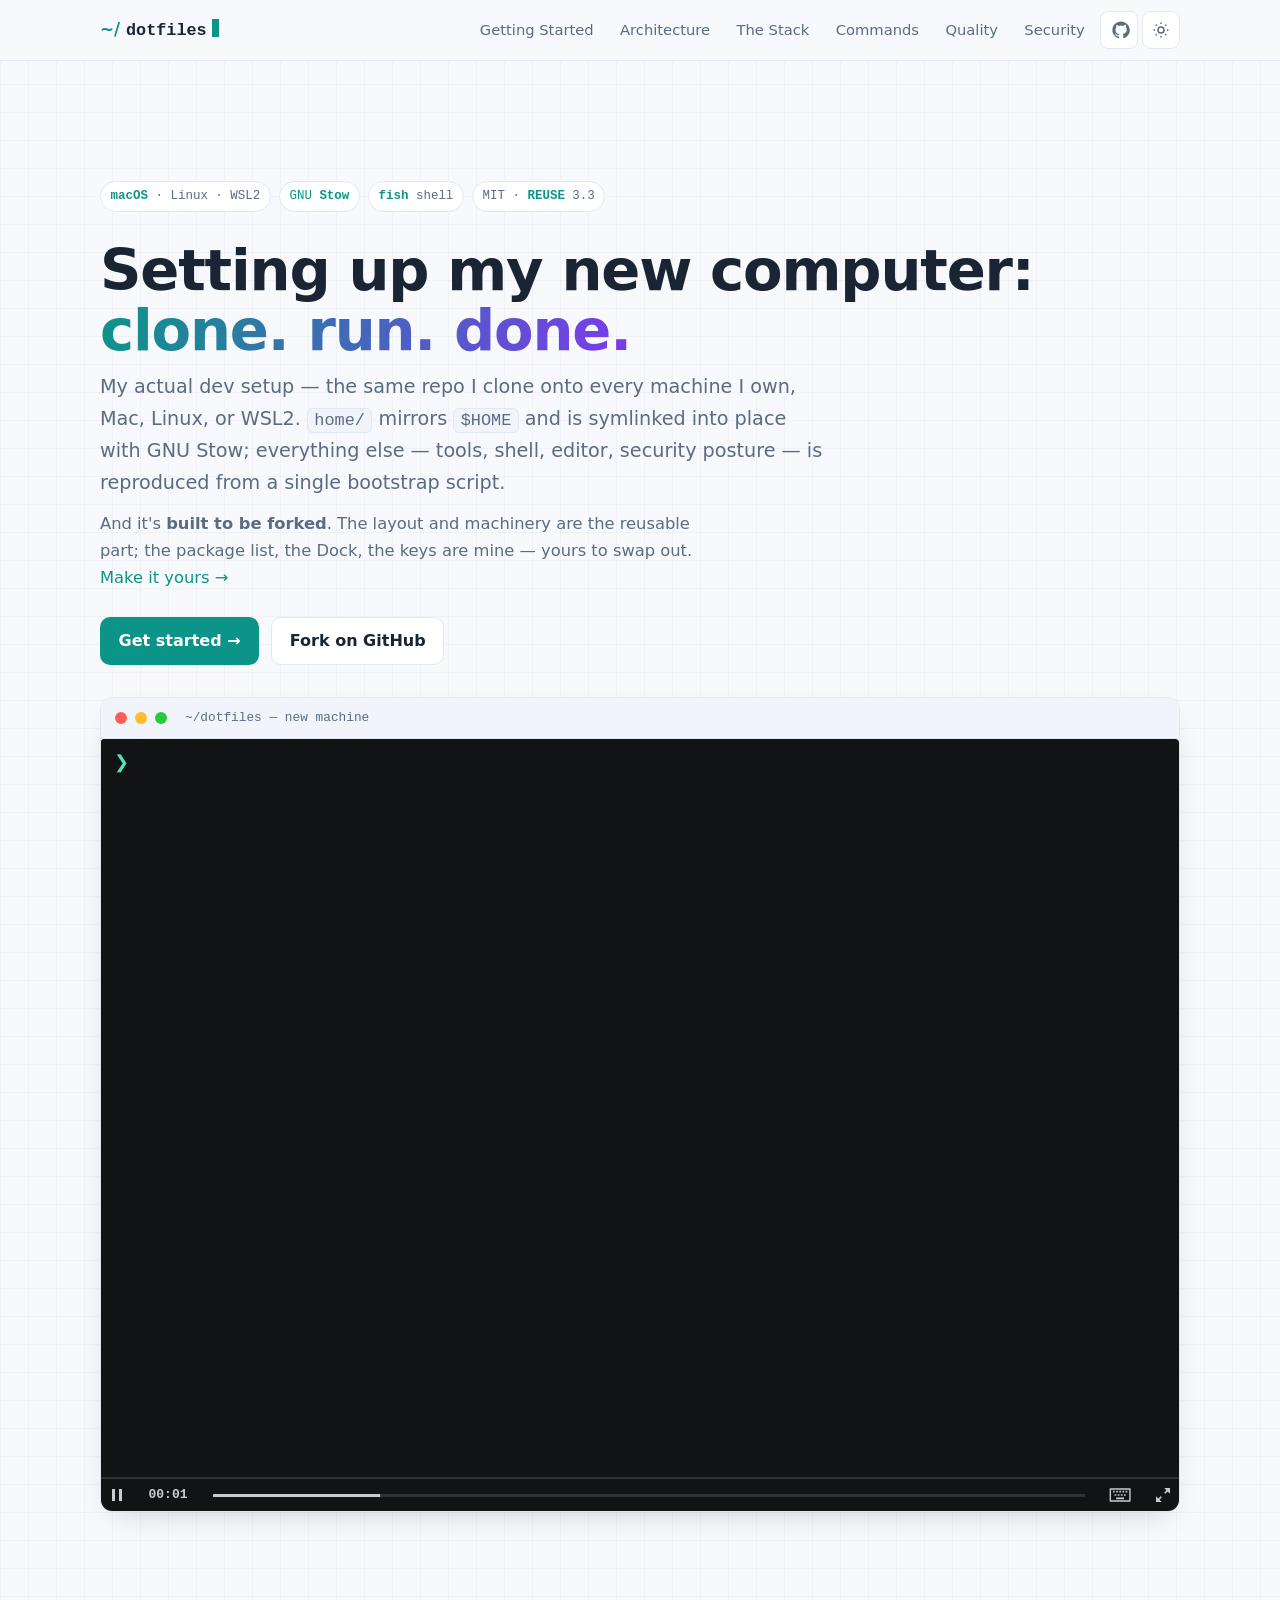
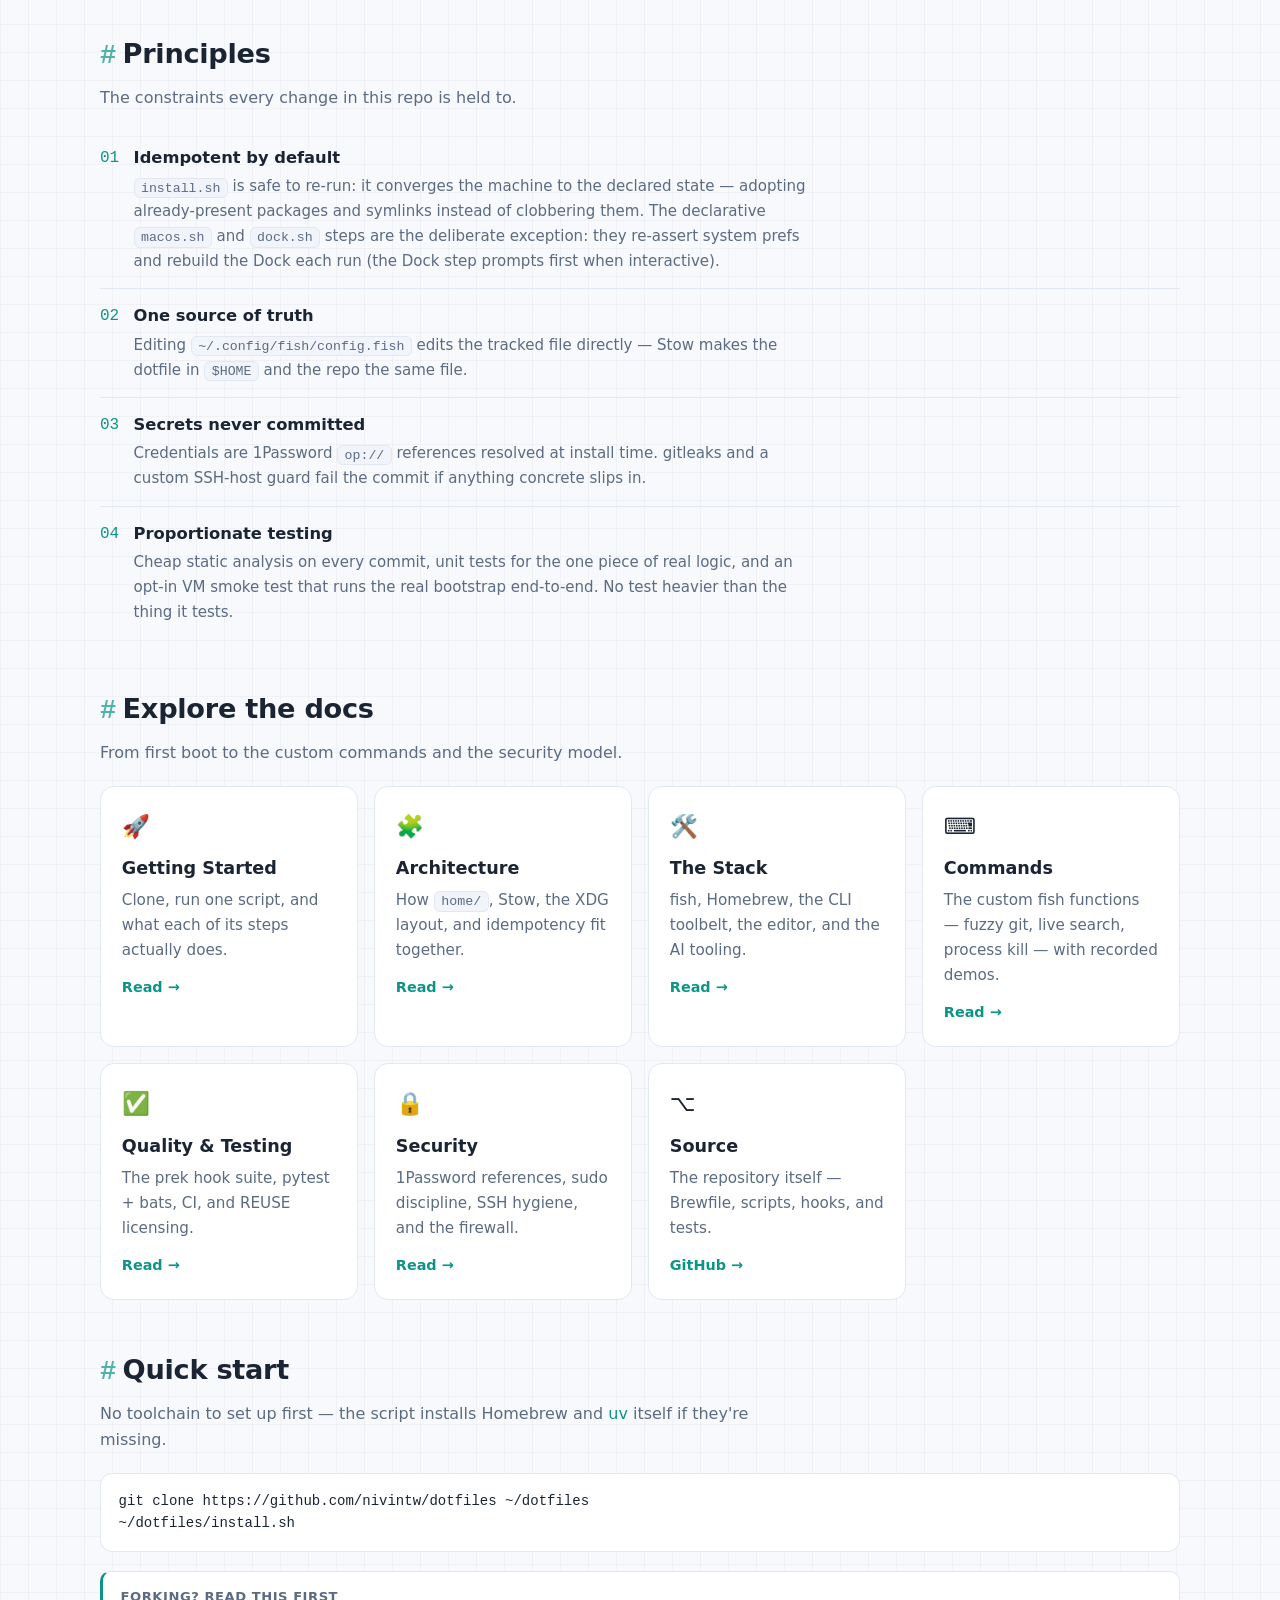
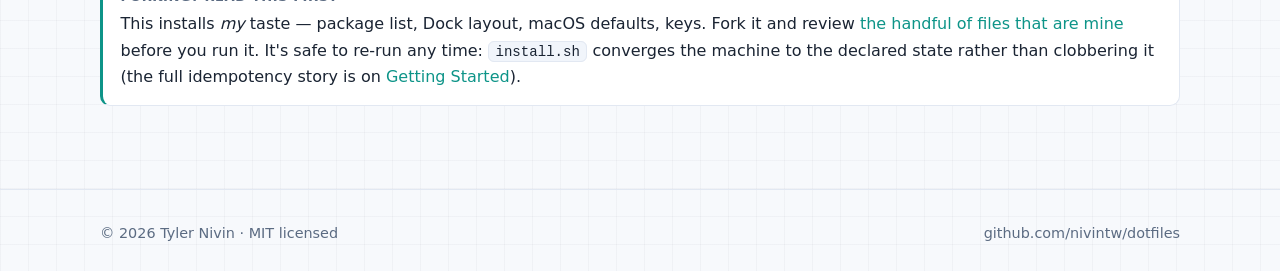
==== commit 9c55d086: "docs(ci): Add llms.txt + a Linux installer smoke job, refresh macOS/Linux/WSL2 docs The docs site an" ====
--- a/docs/index.html
+++ b/docs/index.html
@@ -9,10 +9,10 @@
   <head>
     <meta charset="utf-8" />
     <meta name="viewport" content="width=device-width, initial-scale=1" />
-    <title>dotfiles — a reproducible, security-conscious macOS setup</title>
+    <title>dotfiles — a reproducible, security-conscious setup for macOS, Linux &amp; WSL2</title>
     <meta
       name="description"
-      content="A declarative, idempotent macOS dotfiles repo: one command bootstraps the whole machine via Homebrew, GNU Stow, and fish."
+      content="A declarative, idempotent dotfiles repo for macOS, Linux, and WSL2: one command bootstraps the machine via Homebrew, GNU Stow, and fish."
     />
     <link rel="stylesheet" href="assets/style.css" />
     <link rel="stylesheet" href="assets/asciinema-player.css" />
@@ -61,17 +61,17 @@
     <main>
       <section class="wrap hero">
         <div class="badges">
-          <span class="badge"><b>macOS</b> · Apple Silicon</span>
+          <span class="badge"><b>macOS</b> · Linux · WSL2</span>
           <span class="badge"><a href="https://www.gnu.org/software/stow/" rel="noopener">GNU <b>Stow</b></a></span>
           <span class="badge"><a href="https://fishshell.com/" rel="noopener"><b>fish</b></a> shell</span>
           <span class="badge">MIT · <a href="https://reuse.software/" rel="noopener"><b>REUSE</b></a> 3.3</span>
         </div>
         <h1>Setting up my new computer: <span class="grad">clone. run. done.</span></h1>
         <p class="lede">
-          My actual macOS setup — the same repo I clone onto every Mac I own.
-          <code>home/</code> mirrors <code>$HOME</code> and is symlinked into place
-          with GNU Stow; everything else — tools, shell, editor, security posture —
-          is reproduced from a single bootstrap script.
+          My actual dev setup — the same repo I clone onto every machine I own,
+          Mac, Linux, or WSL2. <code>home/</code> mirrors <code>$HOME</code> and is
+          symlinked into place with GNU Stow; everything else — tools, shell,
+          editor, security posture — is reproduced from a single bootstrap script.
         </p>
         <p class="lede lede--sub">
           And it's <strong>built to be forked</strong>. The layout and machinery are
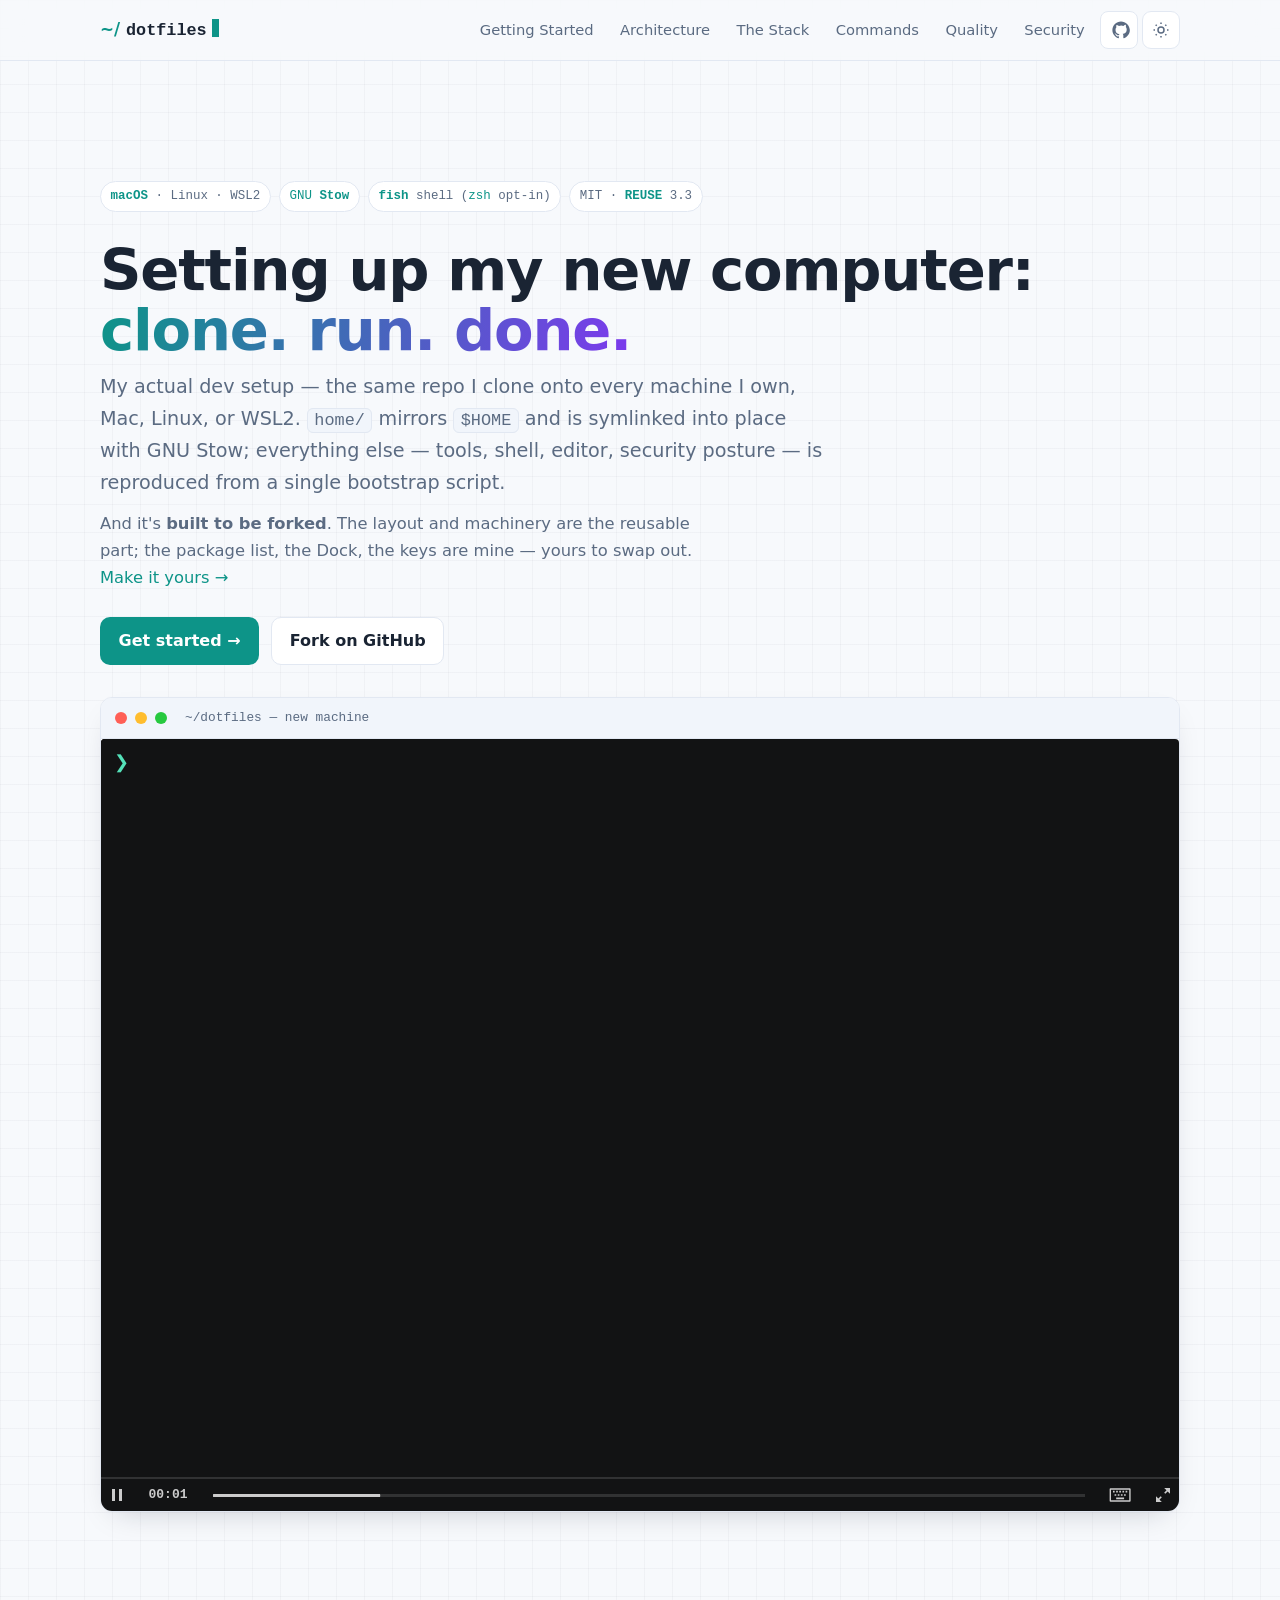
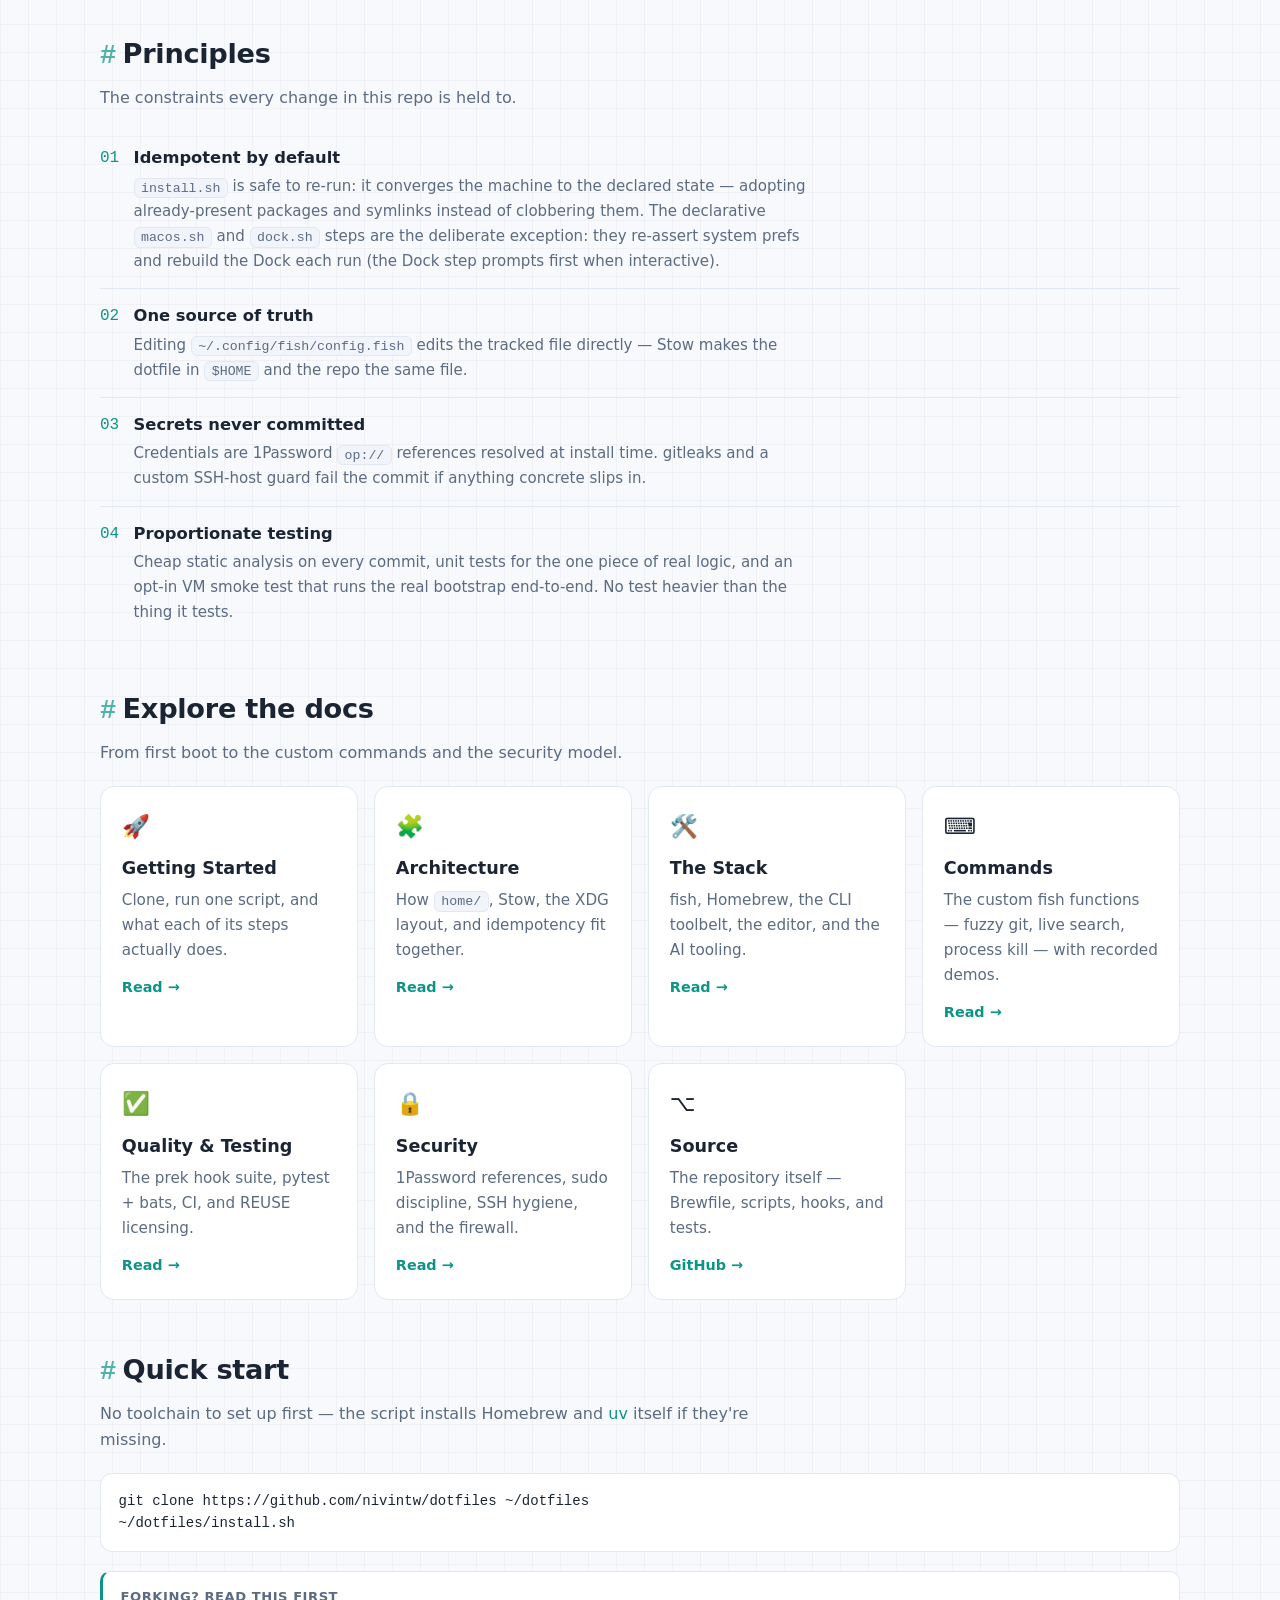
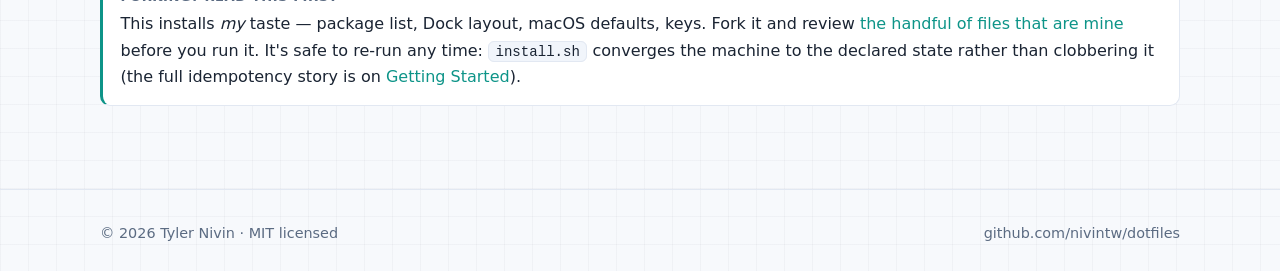
==== commit 9dac03ae: "feat(shell): Add zsh as a selectable, opt-in login shell fish stays the default; zsh becomes a fully" ====
--- a/docs/index.html
+++ b/docs/index.html
@@ -12,7 +12,7 @@
     <title>dotfiles — a reproducible, security-conscious setup for macOS, Linux &amp; WSL2</title>
     <meta
       name="description"
-      content="A declarative, idempotent dotfiles repo for macOS, Linux, and WSL2: one command bootstraps the machine via Homebrew, GNU Stow, and fish."
+      content="A declarative, idempotent dotfiles repo for macOS, Linux, and WSL2: one command bootstraps the machine via Homebrew, GNU Stow, and fish (zsh selectable)."
     />
     <link rel="stylesheet" href="assets/style.css" />
     <link rel="stylesheet" href="assets/asciinema-player.css" />
@@ -63,7 +63,7 @@
         <div class="badges">
           <span class="badge"><b>macOS</b> · Linux · WSL2</span>
           <span class="badge"><a href="https://www.gnu.org/software/stow/" rel="noopener">GNU <b>Stow</b></a></span>
-          <span class="badge"><a href="https://fishshell.com/" rel="noopener"><b>fish</b></a> shell</span>
+          <span class="badge"><a href="https://fishshell.com/" rel="noopener"><b>fish</b></a> shell (<a href="https://www.zsh.org/" rel="noopener">zsh</a> opt-in)</span>
           <span class="badge">MIT · <a href="https://reuse.software/" rel="noopener"><b>REUSE</b></a> 3.3</span>
         </div>
         <h1>Setting up my new computer: <span class="grad">clone. run. done.</span></h1>
